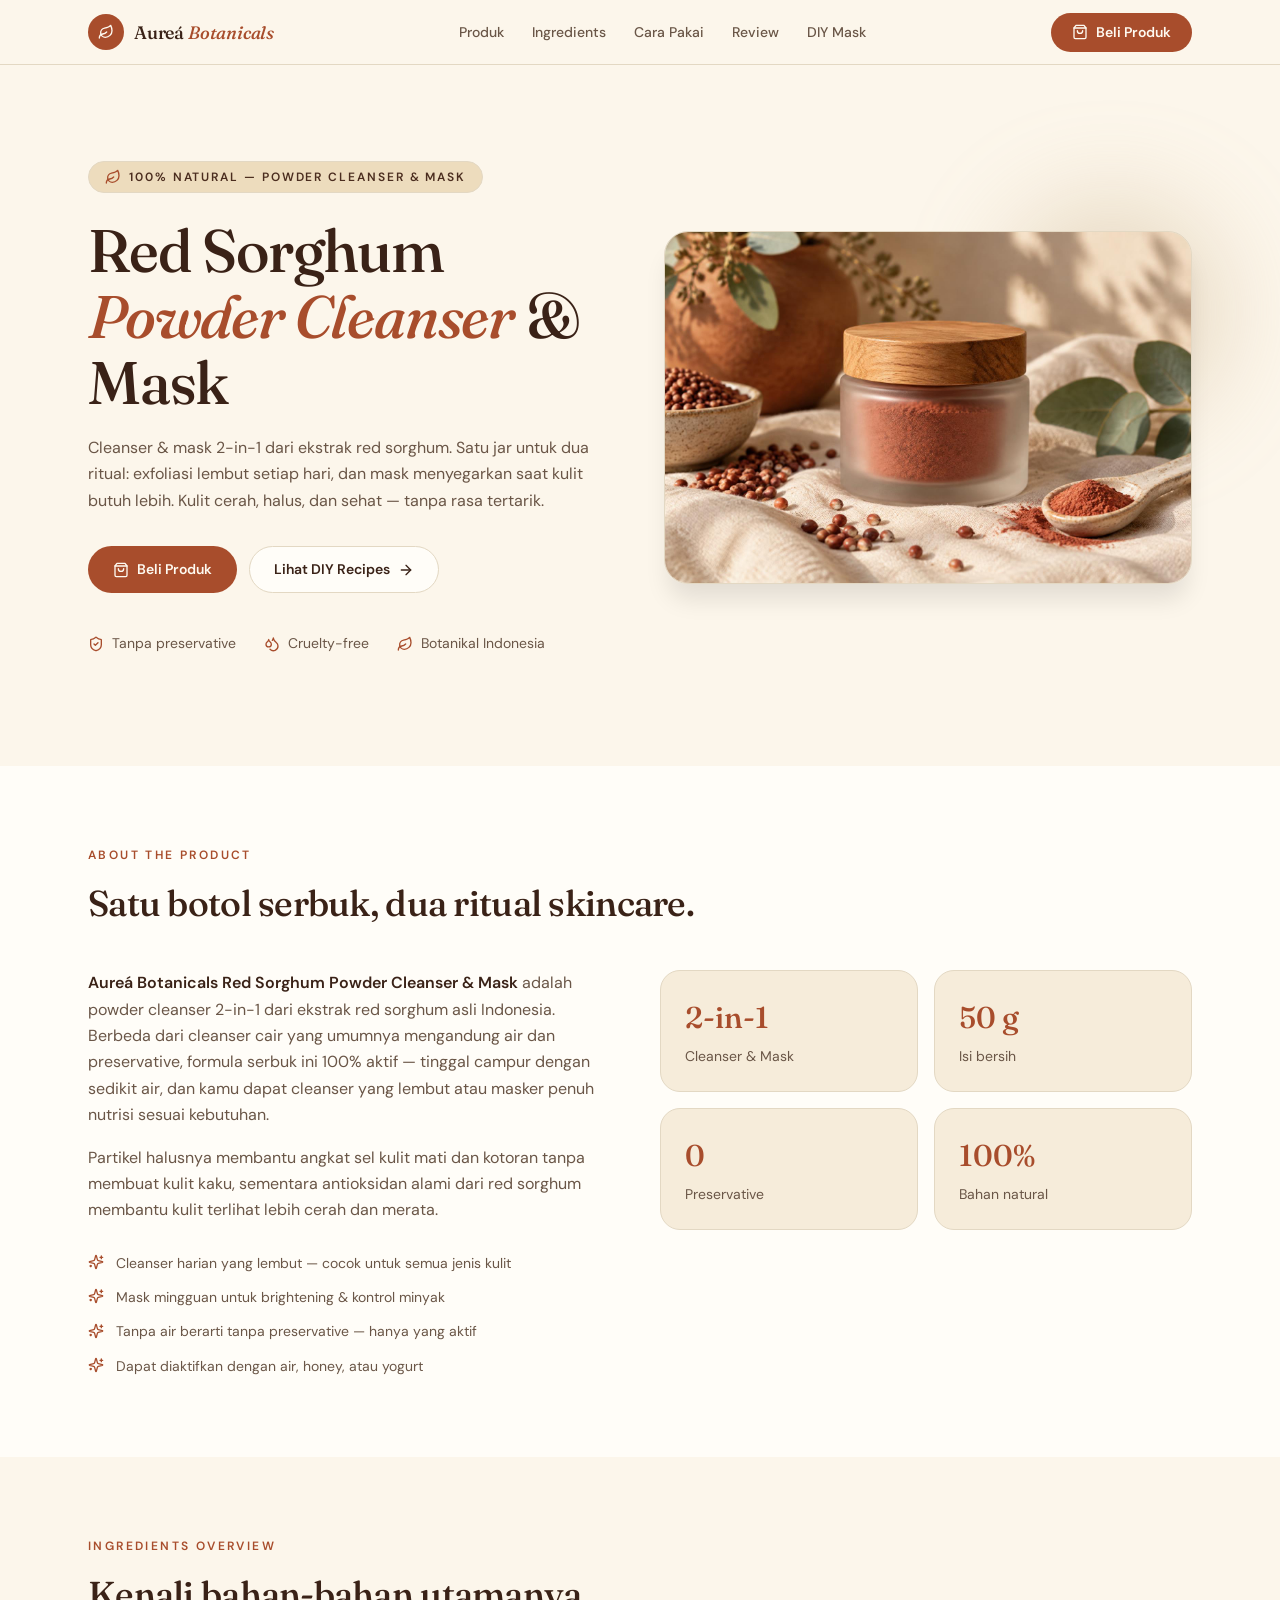
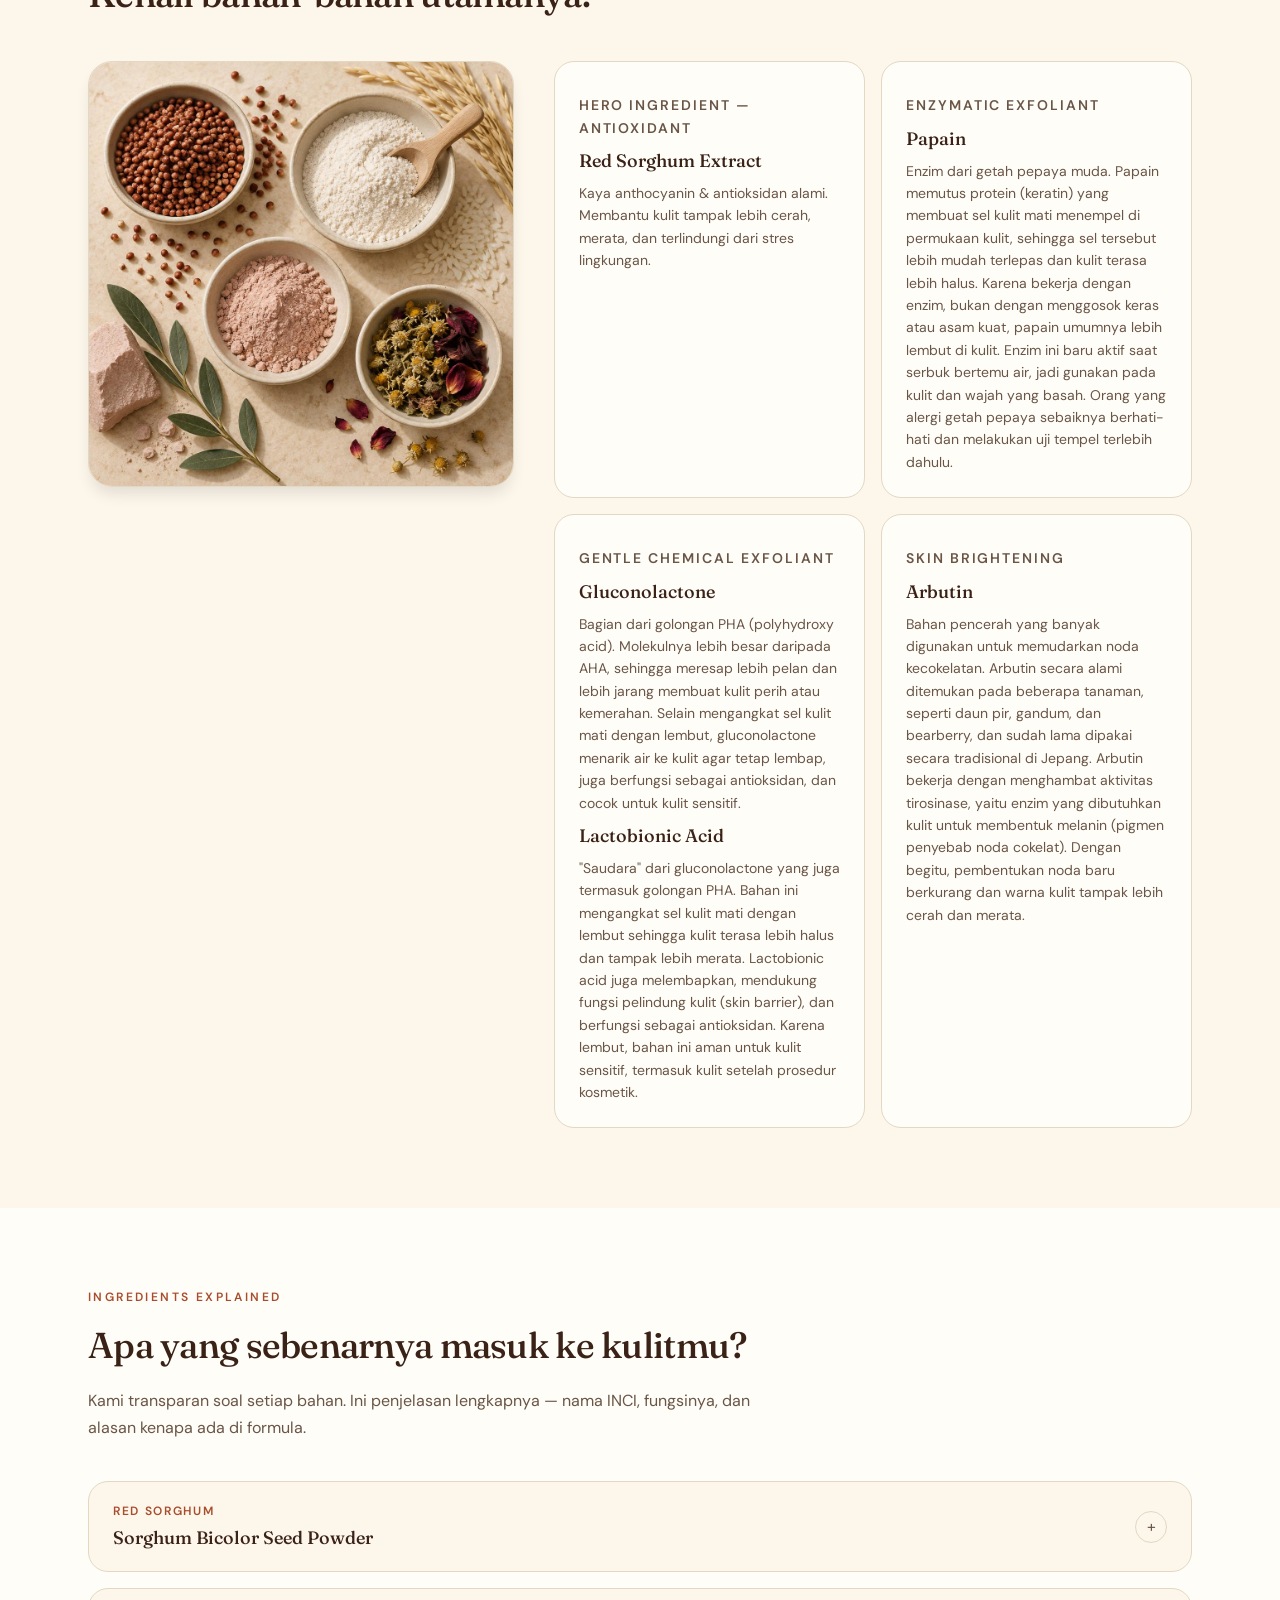
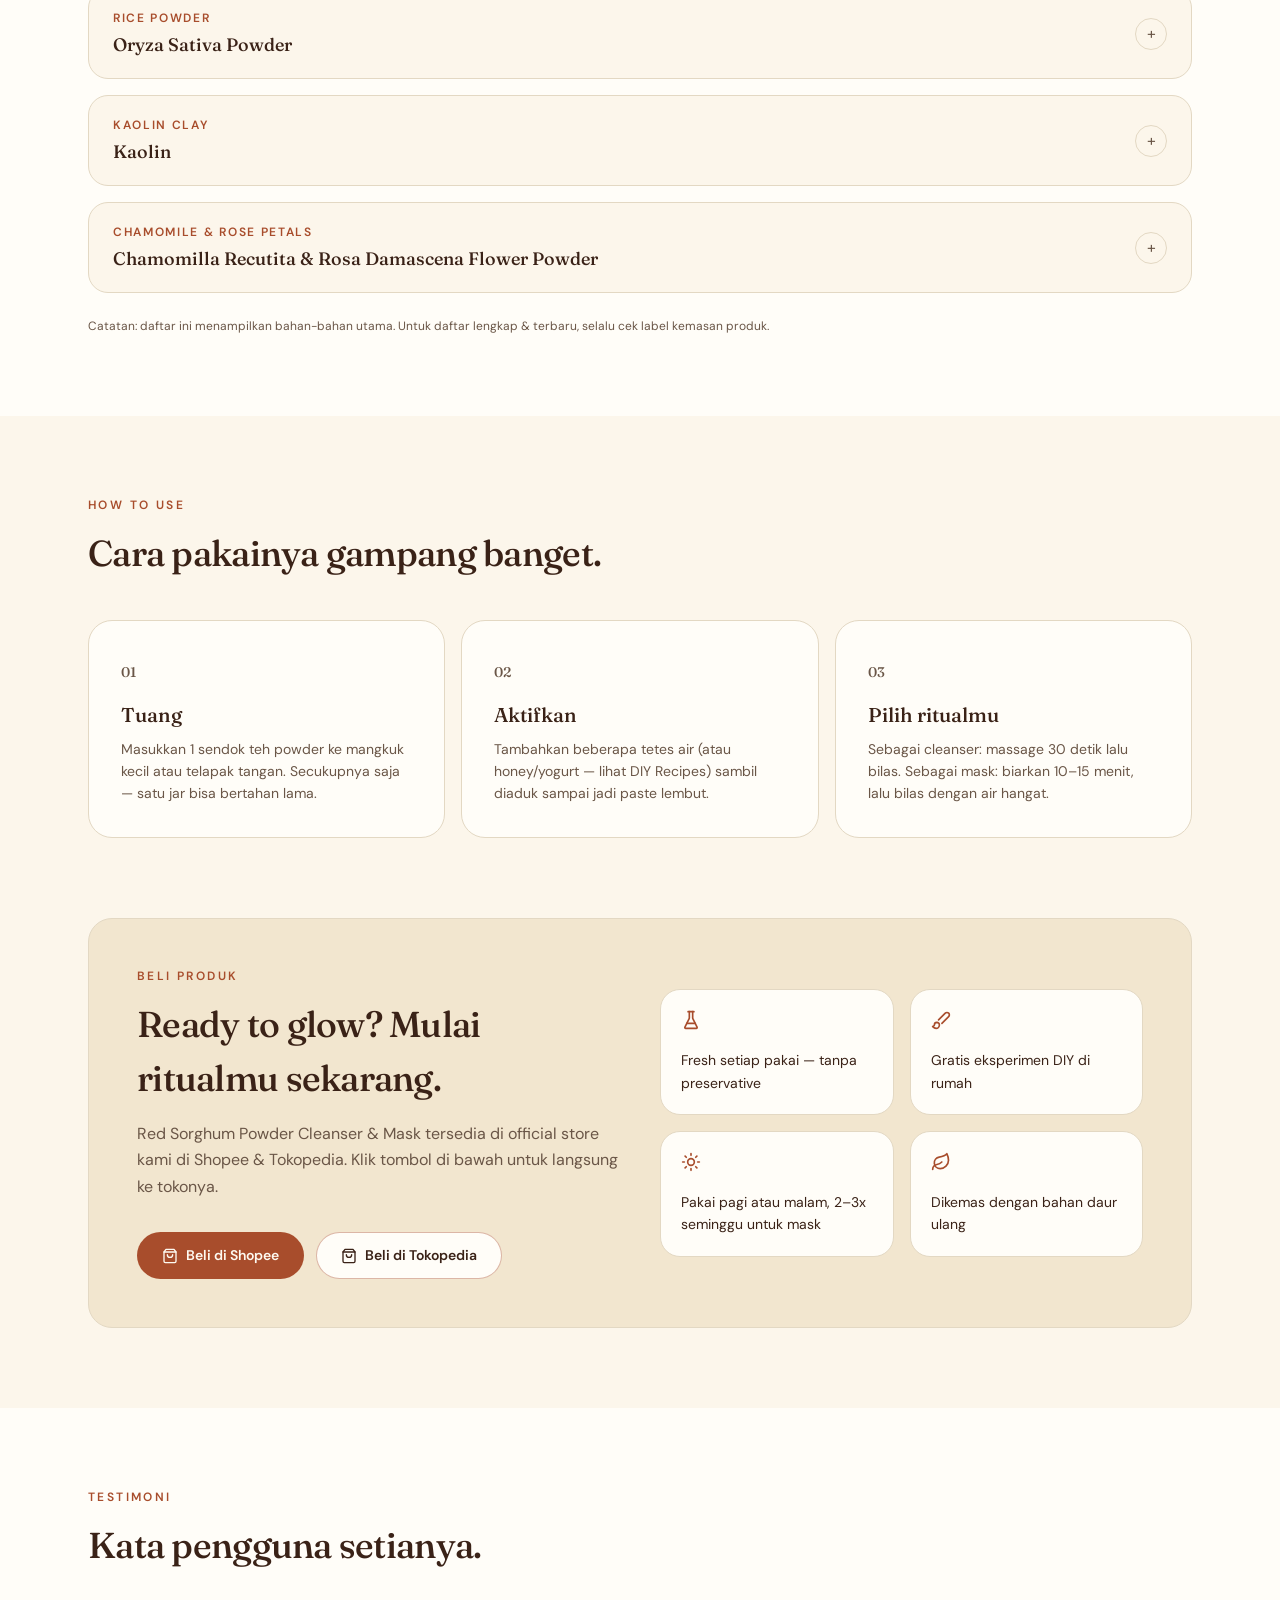
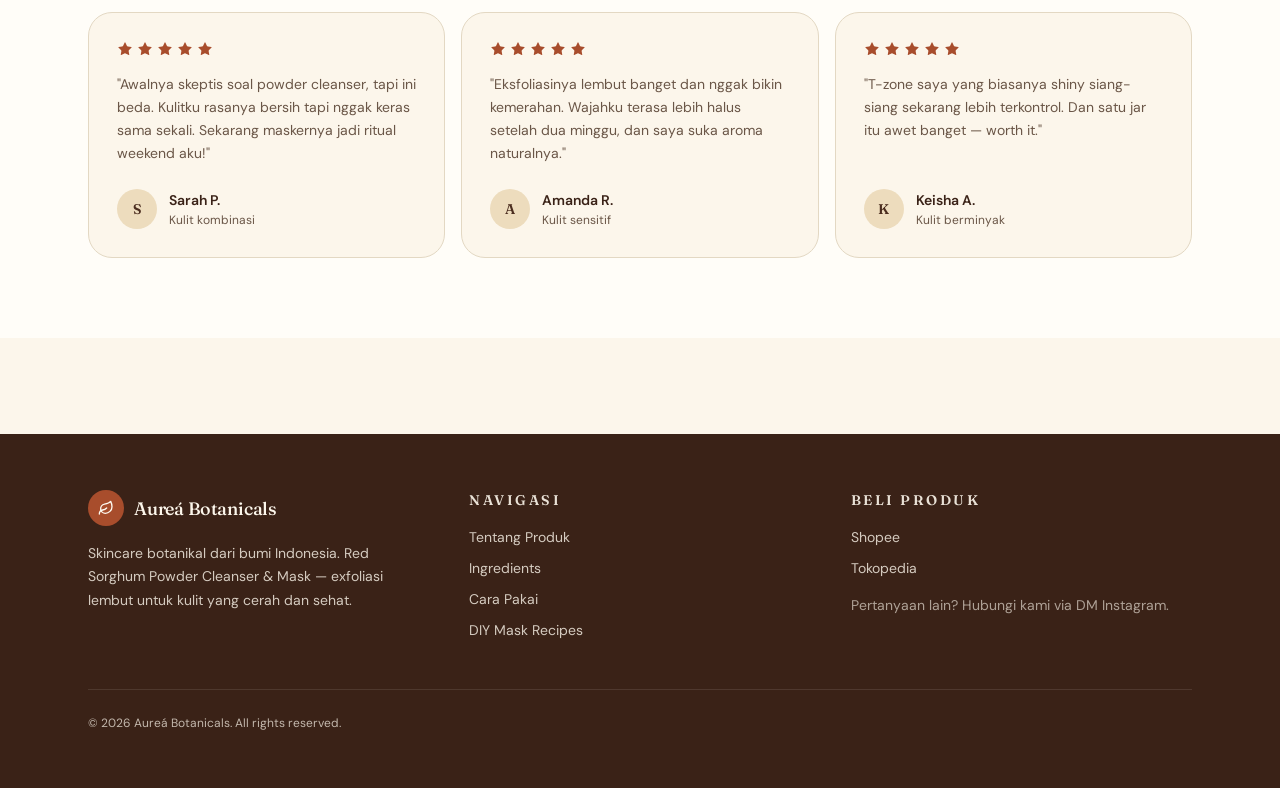
==== index.html @ f170a38c "Update index.html" ====
<!DOCTYPE html>
<html lang="id">
<head>
  <meta charset="utf-8" />
  <meta name="viewport" content="width=device-width, initial-scale=1" />
  <title>Aureá Botanicals — Red Sorghum Powder Cleanser &amp; Mask</title>
  <meta name="description" content="Cleanser & mask serbuk 2-in-1 dari red sorghum. Exfoliasi lembut, kulit cerah & sehat. 100% natural powder, tanpa preservative." />
  <meta name="author" content="Aureá Botanicals" />
  <meta property="og:title" content="Aureá Botanicals — Red Sorghum Powder Cleanser & Mask" />
  <meta property="og:description" content="Cleanser & mask serbuk 2-in-1 dari red sorghum. Exfoliasi lembut, kulit cerah & sehat." />
  <meta property="og:type" content="website" />
  <meta name="twitter:card" content="summary_large_image" />
  <link rel="icon" href="favicon.ico" type="image/x-icon" />
  <link rel="preconnect" href="https://fonts.googleapis.com" />
  <link rel="preconnect" href="https://fonts.gstatic.com" crossorigin />
  <link rel="stylesheet" href="https://fonts.googleapis.com/css2?family=DM+Sans:opsz,wght@9..40,400;9..40,500;9..40,600;9..40,700&family=Fraunces:ital,opsz,wght@0,9..144,400;0,9..144,500;0,9..144,600;1,9..144,400;1,9..144,500&display=swap" />
  <link rel="stylesheet" href="css/style.css" />
</head>
<body>

  <!-- SVG icon sprite -->
  <svg xmlns="http://www.w3.org/2000/svg" style="display:none" aria-hidden="true">
    <symbol id="i-leaf" viewBox="0 0 24 24" fill="none" stroke="currentColor" stroke-width="2" stroke-linecap="round" stroke-linejoin="round"><path d="M11 20A7 7 0 0 1 9.8 6.1C15.5 5 17 4.48 19 2c1 2 2 4.18 2 8 0 5.5-4.78 10-10 10Z"/><path d="M2 21c0-3 1.85-5.36 5.08-6C9.5 14.52 12 13 13 12"/></symbol>
    <symbol id="i-bag" viewBox="0 0 24 24" fill="none" stroke="currentColor" stroke-width="2" stroke-linecap="round" stroke-linejoin="round"><path d="M6 2 3 6v14a2 2 0 0 0 2 2h14a2 2 0 0 0 2-2V6l-3-4Z"/><path d="M3 6h18"/><path d="M16 10a4 4 0 0 1-8 0"/></symbol>
    <symbol id="i-arrow-right" viewBox="0 0 24 24" fill="none" stroke="currentColor" stroke-width="2" stroke-linecap="round" stroke-linejoin="round"><path d="M5 12h14"/><path d="m12 5 7 7-7 7"/></symbol>
    <symbol id="i-shield" viewBox="0 0 24 24" fill="none" stroke="currentColor" stroke-width="2" stroke-linecap="round" stroke-linejoin="round"><path d="M20 13c0 5-3.5 7.5-7.66 8.95a1 1 0 0 1-.67-.01C7.5 20.5 4 18 4 13V6a1 1 0 0 1 1-1c2 0 4.5-1.2 6.24-2.72a1 1 0 0 1 1.52 0C14.51 3.81 17 5 19 5a1 1 0 0 1 1 1z"/><path d="m9 12 2 2 4-4"/></symbol>
    <symbol id="i-droplets" viewBox="0 0 24 24" fill="none" stroke="currentColor" stroke-width="2" stroke-linecap="round" stroke-linejoin="round"><path d="M7 16.3c2.2 0 4-1.83 4-4.05 0-1.16-.57-2.26-1.71-3.19S7.29 6.75 7 5.3c-.29 1.45-1.14 2.84-2.29 3.76S3 11.1 3 12.25c0 2.22 1.8 4.05 4 4.05z"/><path d="M12.56 6.6A10.97 10.97 0 0 0 14 3.02c.5 2.5 2 4.9 4 6.5s3 3.5 3 5.5a6.98 6.98 0 0 1-11.91 4.97"/></symbol>
    <symbol id="i-star" viewBox="0 0 24 24" fill="currentColor"><path d="M11.525 2.295a.53.53 0 0 1 .95 0l2.31 4.679a2.123 2.123 0 0 0 1.595 1.16l5.166.756a.53.53 0 0 1 .294.904l-3.736 3.638a2.123 2.123 0 0 0-.611 1.878l.882 5.14a.53.53 0 0 1-.771.56l-4.618-2.428a2.122 2.122 0 0 0-1.973 0L6.396 21.01a.53.53 0 0 1-.77-.56l.881-5.139a2.122 2.122 0 0 0-.611-1.879L2.16 9.795a.53.53 0 0 1 .294-.906l5.165-.755a2.122 2.122 0 0 0 1.597-1.16z"/></symbol>
    <symbol id="i-sparkles" viewBox="0 0 24 24" fill="none" stroke="currentColor" stroke-width="2" stroke-linecap="round" stroke-linejoin="round"><path d="M9.937 15.5A2 2 0 0 0 8.5 14.063l-6.135-1.582a.5.5 0 0 1 0-.962L8.5 9.936A2 2 0 0 0 9.937 8.5l1.582-6.135a.5.5 0 0 1 .963 0L14.063 8.5A2 2 0 0 0 15.5 9.937l6.135 1.581a.5.5 0 0 1 0 .964L15.5 14.063a2 2 0 0 0-1.437 1.437l-1.582 6.135a.5.5 0 0 1-.963 0z"/><path d="M20 3v4"/><path d="M22 5h-4"/><path d="M4 17v2"/><path d="M5 18H3"/></symbol>
    <symbol id="i-flask" viewBox="0 0 24 24" fill="none" stroke="currentColor" stroke-width="2" stroke-linecap="round" stroke-linejoin="round"><path d="M10 2v7.527a2 2 0 0 1-.211.896L4.72 20.55a1 1 0 0 0 .9 1.45h12.76a1 1 0 0 0 .9-1.45l-5.069-10.127A2 2 0 0 1 14 9.527V2"/><path d="M8.5 2h7"/><path d="M7 16h10"/></symbol>
    <symbol id="i-brush" viewBox="0 0 24 24" fill="none" stroke="currentColor" stroke-width="2" stroke-linecap="round" stroke-linejoin="round"><path d="m9.06 11.9 8.07-8.06a2.85 2.85 0 1 1 4.03 4.03l-8.06 8.08"/><path d="M7.07 14.94c-1.66 0-3 1.35-3 3.02 0 1.33-2.5 1.52-2 2.02 1.08 1.1 2.49 2.02 4 2.02 2.2 0 4-1.8 4-4.04a3.01 3.01 0 0 0-3-3.02z"/></symbol>
    <symbol id="i-sun" viewBox="0 0 24 24" fill="none" stroke="currentColor" stroke-width="2" stroke-linecap="round" stroke-linejoin="round"><circle cx="12" cy="12" r="4"/><path d="M12 2v2"/><path d="M12 20v2"/><path d="m4.93 4.93 1.41 1.41"/><path d="m17.66 17.66 1.41 1.41"/><path d="M2 12h2"/><path d="M20 12h2"/><path d="m6.34 17.66-1.41 1.41"/><path d="m19.07 4.93-1.41 1.41"/></symbol>
  </svg>

  <header class="site-header">
    <div class="wrap">
      <a href="index.html" class="brand">
        <span class="brand-badge"><svg class="icon" width="18" height="18"><use href="#i-leaf"/></svg></span>
        <span class="brand-name">Aureá <em>Botanicals</em></span>
      </a>
      <nav class="main-nav">
        <a href="#produk">Produk</a>
        <a href="#ingredients">Ingredients</a>
        <a href="#cara-pakai">Cara Pakai</a>
        <a href="#review">Review</a>
        <a href="diy.html">DIY Mask</a>
      </nav>
      <!-- TODO: ganti href dengan link official store asli -->
      <a href="#beli" class="btn btn-primary header-cta">
        <svg class="icon"><use href="#i-bag"/></svg>
        Beli Produk
      </a>
    </div>
  </header>

  <main>
    <!-- HERO -->
    <section>
      <div class="wrap hero-grid">
        <div>
          <span class="badge">
            <svg class="icon"><use href="#i-leaf"/></svg>
            100% Natural — Powder Cleanser &amp; Mask
          </span>
          <h1 class="h1">Red Sorghum <em>Powder Cleanser</em> &amp; Mask</h1>
          <p class="hero-sub">
            Cleanser &amp; mask 2-in-1 dari ekstrak red sorghum. Satu jar untuk dua ritual:
            exfoliasi lembut setiap hari, dan mask menyegarkan saat kulit butuh lebih.
            Kulit cerah, halus, dan sehat — tanpa rasa tertarik.
          </p>
          <div class="hero-actions">
            <a href="#beli" class="btn btn-primary">
              <svg class="icon"><use href="#i-bag"/></svg>
              Beli Produk
            </a>
            <a href="diy.html" class="btn btn-outline">
              Lihat DIY Recipes
              <svg class="icon"><use href="#i-arrow-right"/></svg>
            </a>
          </div>
          <div class="hero-perks">
            <span><svg class="icon"><use href="#i-shield"/></svg> Tanpa preservative</span>
            <span><svg class="icon"><use href="#i-droplets"/></svg> Cruelty-free</span>
            <span><svg class="icon"><use href="#i-leaf"/></svg> Botanikal Indonesia</span>
          </div>
        </div>
        <div class="hero-figure">
          <img src="assets/hero-product.jpg" alt="Aureá Botanicals Red Sorghum Powder Cleanser & Mask" width="1536" height="1024" />
        </div>
      </div>
    </section>

    <!-- ABOUT -->
    <section id="produk" class="section section-card">
      <div class="wrap">
        <p class="eyebrow">About the Product</p>
        <h2 class="h2">Satu botol serbuk, dua ritual skincare.</h2>
        <div class="about-grid">
          <div class="about-copy">
            <p>
              <strong>Aureá Botanicals Red Sorghum Powder Cleanser &amp; Mask</strong> adalah
              powder cleanser 2-in-1 dari ekstrak red sorghum asli Indonesia. Berbeda dari
              cleanser cair yang umumnya mengandung air dan preservative, formula serbuk ini
              100% aktif — tinggal campur dengan sedikit air, dan kamu dapat cleanser yang
              lembut atau masker penuh nutrisi sesuai kebutuhan.
            </p>
            <p>
              Partikel halusnya membantu angkat sel kulit mati dan kotoran tanpa membuat kulit
              kaku, sementara antioksidan alami dari red sorghum membantu kulit terlihat lebih
              cerah dan merata.
            </p>
            <ul class="check-list">
              <li><svg class="icon"><use href="#i-sparkles"/></svg><span>Cleanser harian yang lembut — cocok untuk semua jenis kulit</span></li>
              <li><svg class="icon"><use href="#i-sparkles"/></svg><span>Mask mingguan untuk brightening &amp; kontrol minyak</span></li>
              <li><svg class="icon"><use href="#i-sparkles"/></svg><span>Tanpa air berarti tanpa preservative — hanya yang aktif</span></li>
              <li><svg class="icon"><use href="#i-sparkles"/></svg><span>Dapat diaktifkan dengan air, honey, atau yogurt</span></li>
            </ul>
          </div>
          <div class="stats-grid">
            <div class="stat-card"><p class="stat-value">2-in-1</p><p class="stat-label">Cleanser &amp; Mask</p></div>
            <div class="stat-card"><p class="stat-value">50 g</p><p class="stat-label">Isi bersih</p></div>
            <div class="stat-card"><p class="stat-value">0</p><p class="stat-label">Preservative</p></div>
            <div class="stat-card"><p class="stat-value">100%</p><p class="stat-label">Bahan natural</p></div>
          </div>
        </div>
      </div>
    </section>

    <!-- INGREDIENTS OVERVIEW -->
    <section id="ingredients" class="section">
      <div class="wrap">
        <p class="eyebrow">Ingredients Overview</p>
        <h2 class="h2">Kenali bahan-bahan utamanya.</h2>
        <div class="ing-grid">
          <img src="assets/ingredients.jpg" alt="Bahan-bahan alami: red sorghum, rice powder, kaolin clay, chamomile &amp; rose petals" loading="lazy" width="1024" height="1024" />
          <div class="ing-cards">
            <div class="ing-card">
              <p class="ing-role">Hero ingredient — antioxidant</p>
              <h3>Red Sorghum Extract</h3>
              <p>Kaya anthocyanin &amp; antioksidan alami. Membantu kulit tampak lebih cerah, merata, dan terlindungi dari stres lingkungan.</p>
            </div>
            <div class="ing-card">
              <p class="ing-role">ENZYMATIC EXFOLIANT</p>
              <h3>Papain</h3>
              <p>Enzim dari getah pepaya muda. Papain memutus protein (keratin) yang membuat sel kulit mati menempel di permukaan kulit, sehingga sel tersebut lebih mudah terlepas dan kulit terasa lebih halus. Karena bekerja dengan enzim, bukan dengan menggosok keras atau asam kuat, papain umumnya lebih lembut di kulit. Enzim ini baru aktif saat serbuk bertemu air, jadi gunakan pada kulit dan wajah yang basah. Orang yang alergi getah pepaya sebaiknya berhati-hati dan melakukan uji tempel terlebih dahulu.</p>
            </div>
            <div class="ing-card">
              <p class="ing-role">GENTLE CHEMICAL EXFOLIANT</p>
              <h3>Gluconolactone</h3>
              <p>Bagian dari golongan PHA (polyhydroxy acid). Molekulnya lebih besar daripada AHA, sehingga meresap lebih pelan dan lebih jarang membuat kulit perih atau kemerahan. Selain mengangkat sel kulit mati dengan lembut, gluconolactone menarik air ke kulit agar tetap lembap, juga berfungsi sebagai antioksidan, dan cocok untuk kulit sensitif.</p>
              <h3>Lactobionic Acid</h3>
              <p>"Saudara" dari gluconolactone yang juga termasuk golongan PHA. Bahan ini mengangkat sel kulit mati dengan lembut sehingga kulit terasa lebih halus dan tampak lebih merata. Lactobionic acid juga melembapkan, mendukung fungsi pelindung kulit (skin barrier), dan berfungsi sebagai antioksidan. Karena lembut, bahan ini aman untuk kulit sensitif, termasuk kulit setelah prosedur kosmetik.</p>
            </div>
            <div class="ing-card">
              <p class="ing-role">SKIN BRIGHTENING</p>
              <h3>Arbutin</h3>
              <p>Bahan pencerah yang banyak digunakan untuk memudarkan noda kecokelatan. Arbutin secara alami ditemukan pada beberapa tanaman, seperti daun pir, gandum, dan bearberry, dan sudah lama dipakai secara tradisional di Jepang. Arbutin bekerja dengan menghambat aktivitas tirosinase, yaitu enzim yang dibutuhkan kulit untuk membentuk melanin (pigmen penyebab noda cokelat). Dengan begitu, pembentukan noda baru berkurang dan warna kulit tampak lebih cerah dan merata.</p>
            </div>
          </div>
        </div>
      </div>
    </section>

    <!-- INGREDIENTS EXPLAINED -->
    <section id="ingredients-explained" class="section section-card">
      <div class="wrap">
        <p class="eyebrow">Ingredients Explained</p>
        <h2 class="h2">Apa yang sebenarnya masuk ke kulitmu?</h2>
        <p class="lead">
          Kami transparan soal setiap bahan. Ini penjelasan lengkapnya — nama INCI,
          fungsinya, dan alasan kenapa ada di formula.
        </p>
        <div class="acc-list">
          <details class="acc">
            <summary>
              <div>
                <p class="ing-role">Red Sorghum</p>
                <h3>Sorghum Bicolor Seed Powder</h3>
              </div>
              <span class="acc-plus">+</span>
            </summary>
            <p class="acc-body"><strong>INCI: Sorghum Bicolor Seed Powder.</strong> Bintang utama formula ini. Red sorghum mengandung anthocyanin — pigmen merah alami yang juga antioksidan kuat. Membantu melindungi kulit dari radikal bebas, menenangkan iritasi ringan, dan mendukung tampilan kulit lebih cerah &amp; merata secara bertahap. Teksturnya yang halus juga berperan sebagai eksfoliator paling lembut di formula ini.</p>
          </details>
          <details class="acc">
            <summary>
              <div>
                <p class="ing-role">Rice Powder</p>
                <h3>Oryza Sativa Powder</h3>
              </div>
              <span class="acc-plus">+</span>
            </summary>
            <p class="acc-body"><strong>INCI: Oryza Sativa (Rice) Powder.</strong> Eksfoliator klasik dari Asia yang sudah dipakai berabad-abad. Partikel beras yang digiling halus mengangkat sel kulit mati dan kotoran di permukaan tanpa menggesek kulit secara kasar. Hasilnya: tekstur lebih halus dan penyerapan skincare selanjutnya lebih optimal.</p>
          </details>
          <details class="acc">
            <summary>
              <div>
                <p class="ing-role">Kaolin Clay</p>
                <h3>Kaolin</h3>
              </div>
              <span class="acc-plus">+</span>
            </summary>
            <p class="acc-body"><strong>INCI: Kaolin.</strong> Clay paling lembut di keluarga clay. Menyerap kelebihan sebum dan kotoran dari pori, membantu T-zone tetap matte lebih lama, dan tidak menyedot kelembapan alami kulit seperti clay yang lebih agresif.</p>
          </details>
          <details class="acc">
            <summary>
              <div>
                <p class="ing-role">Chamomile &amp; Rose Petals</p>
                <h3>Chamomilla Recutita &amp; Rosa Damascena Flower Powder</h3>
              </div>
              <span class="acc-plus">+</span>
            </summary>
            <p class="acc-body"><strong>INCI: Chamomilla Recutita (Matricaria) Flower Powder, Rosa Damascena Flower Powder.</strong> Duo botanikal penenangkan. Chamomile dikenal meredakan kemerahan dan iritasi ringan, sedangkan rose petals memberi aroma natural yang lembut serta antioksidan tambahan. Keduanya membuat sesi mask terasa seperti ritual spa, bukan sekadar rutinitas.</p>
          </details>
        </div>
        <p class="acc-note">
          Catatan: daftar ini menampilkan bahan-bahan utama. Untuk daftar lengkap &amp; terbaru,
          selalu cek label kemasan produk.
        </p>
      </div>
    </section>

    <!-- HOW TO USE -->
    <section id="cara-pakai" class="section">
      <div class="wrap">
        <p class="eyebrow">How to Use</p>
        <h2 class="h2">Cara pakainya gampang banget.</h2>
        <div class="steps-grid">
          <div class="step-card">
            <p class="step-num">01</p>
            <h3>Tuang</h3>
            <p>Masukkan 1 sendok teh powder ke mangkuk kecil atau telapak tangan. Secukupnya saja — satu jar bisa bertahan lama.</p>
          </div>
          <div class="step-card">
            <p class="step-num">02</p>
            <h3>Aktifkan</h3>
            <p>Tambahkan beberapa tetes air (atau honey/yogurt — lihat DIY Recipes) sambil diaduk sampai jadi paste lembut.</p>
          </div>
          <div class="step-card">
            <p class="step-num">03</p>
            <h3>Pilih ritualmu</h3>
            <p>Sebagai cleanser: massage 30 detik lalu bilas. Sebagai mask: biarkan 10–15 menit, lalu bilas dengan air hangat.</p>
          </div>
        </div>
      </div>
    </section>

    <!-- BUY -->
    <section id="beli" class="section" style="padding-top:0">
      <div class="wrap">
        <div class="buy-box">
          <div class="buy-grid">
            <div>
              <p class="eyebrow">Beli Produk</p>
              <h2 class="h2">Ready to glow? Mulai ritualmu sekarang.</h2>
              <p class="lead">
                Red Sorghum Powder Cleanser &amp; Mask tersedia di official store kami di
                Shopee &amp; Tokopedia. Klik tombol di bawah untuk langsung ke tokonya.
              </p>
              <div class="buy-actions">
                <!-- TODO: ganti href dengan link official store asli -->
                <a href="#" class="btn btn-primary">
                  <svg class="icon"><use href="#i-bag"/></svg>
                  Beli di Shopee
                </a>
                <a href="#" class="btn btn-secondary">
                  <svg class="icon"><use href="#i-bag"/></svg>
                  Beli di Tokopedia
                </a>
              </div>
            </div>
            <div class="benefits-grid">
              <div class="benefit-card">
                <svg class="icon"><use href="#i-flask"/></svg>
                <p>Fresh setiap pakai — tanpa preservative</p>
              </div>
              <div class="benefit-card">
                <svg class="icon"><use href="#i-brush"/></svg>
                <p>Gratis eksperimen DIY di rumah</p>
              </div>
              <div class="benefit-card">
                <svg class="icon"><use href="#i-sun"/></svg>
                <p>Pakai pagi atau malam, 2–3x seminggu untuk mask</p>
              </div>
              <div class="benefit-card">
                <svg class="icon"><use href="#i-leaf"/></svg>
                <p>Dikemas dengan bahan daur ulang</p>
              </div>
            </div>
          </div>
        </div>
      </div>
    </section>

    <!-- TESTIMONIALS -->
    <section id="review" class="section section-card">
      <div class="wrap">
        <p class="eyebrow">Testimoni</p>
        <h2 class="h2">Kata pengguna setianya.</h2>
        <div class="testi-grid">
          <figure class="testi-card">
            <div class="stars">
              <svg class="icon"><use href="#i-star"/></svg><svg class="icon"><use href="#i-star"/></svg><svg class="icon"><use href="#i-star"/></svg><svg class="icon"><use href="#i-star"/></svg><svg class="icon"><use href="#i-star"/></svg>
            </div>
            <blockquote>"Awalnya skeptis soal powder cleanser, tapi ini beda. Kulitku rasanya bersih tapi nggak keras sama sekali. Sekarang maskernya jadi ritual weekend aku!"</blockquote>
            <figcaption class="testi-meta">
              <span class="avatar">S</span>
              <div>
                <p class="name">Sarah P.</p>
                <p class="tag">Kulit kombinasi</p>
              </div>
            </figcaption>
          </figure>
          <figure class="testi-card">
            <div class="stars">
              <svg class="icon"><use href="#i-star"/></svg><svg class="icon"><use href="#i-star"/></svg><svg class="icon"><use href="#i-star"/></svg><svg class="icon"><use href="#i-star"/></svg><svg class="icon"><use href="#i-star"/></svg>
            </div>
            <blockquote>"Eksfoliasinya lembut banget dan nggak bikin kemerahan. Wajahku terasa lebih halus setelah dua minggu, dan saya suka aroma naturalnya."</blockquote>
            <figcaption class="testi-meta">
              <span class="avatar">A</span>
              <div>
                <p class="name">Amanda R.</p>
                <p class="tag">Kulit sensitif</p>
              </div>
            </figcaption>
          </figure>
          <figure class="testi-card">
            <div class="stars">
              <svg class="icon"><use href="#i-star"/></svg><svg class="icon"><use href="#i-star"/></svg><svg class="icon"><use href="#i-star"/></svg><svg class="icon"><use href="#i-star"/></svg><svg class="icon"><use href="#i-star"/></svg>
            </div>
            <blockquote>"T-zone saya yang biasanya shiny siang-siang sekarang lebih terkontrol. Dan satu jar itu awet banget — worth it."</blockquote>
            <figcaption class="testi-meta">
              <span class="avatar">K</span>
              <div>
                <p class="name">Keisha A.</p>
                <p class="tag">Kulit berminyak</p>
              </div>
            </figcaption>
          </figure>
        </div>
      </div>
    </section>
  </main>

  <footer class="site-footer">
    <div class="wrap">
      <div class="footer-grid">
        <div class="footer-col">
          <div class="brand">
            <span class="brand-badge"><svg class="icon" width="18" height="18"><use href="#i-leaf"/></svg></span>
            <span class="brand-name">Aureá Botanicals</span>
          </div>
          <p class="footer-about">
            Skincare botanikal dari bumi Indonesia. Red Sorghum Powder Cleanser &amp; Mask —
            exfoliasi lembut untuk kulit yang cerah dan sehat.
          </p>
        </div>
        <div class="footer-col">
          <p class="footer-title">Navigasi</p>
          <ul class="footer-links">
            <li><a href="index.html#produk">Tentang Produk</a></li>
            <li><a href="index.html#ingredients">Ingredients</a></li>
            <li><a href="index.html#cara-pakai">Cara Pakai</a></li>
            <li><a href="diy.html">DIY Mask Recipes</a></li>
          </ul>
        </div>
        <div class="footer-col">
          <p class="footer-title">Beli Produk</p>
          <ul class="footer-links">
            <li><a href="index.html#beli">Shopee</a></li>
            <li><a href="index.html#beli">Tokopedia</a></li>
          </ul>
          <p class="footer-note">Pertanyaan lain? Hubungi kami via DM Instagram.</p>
        </div>
      </div>
      <div class="footer-bottom">© 2026 Aureá Botanicals. All rights reserved.</div>
    </div>
  </footer>
<script>
  document.querySelectorAll('a[href^="#"]').forEach(function (a) {
    a.addEventListener('click', function (e) {
      var target = document.querySelector(this.getAttribute('href'));
      if (!target) return;
      e.preventDefault();
      target.scrollIntoView({ behavior: 'smooth', block: 'start' });
      history.pushState(null, '', this.getAttribute('href'));
    });
  });
</script>
</body>
</html>
---- css/style.css ----
/* ============================================================
   Aureá Botanicals — static site stylesheet
   Earthy Warm design system (mirrors src/styles.css tokens)
   ============================================================ */

:root {
  --radius: 0.75rem;
  --background: oklch(0.975 0.016 85);
  --foreground: oklch(0.28 0.042 45);
  --card: oklch(0.995 0.008 85);
  --primary: oklch(0.53 0.128 40);
  --primary-foreground: oklch(0.985 0.012 85);
  --secondary: oklch(0.9 0.045 82);
  --secondary-foreground: oklch(0.33 0.05 45);
  --muted-foreground: oklch(0.47 0.035 60);
  --accent: oklch(0.71 0.075 78);
  --border: oklch(0.885 0.03 82);
  --font-sans: "DM Sans", ui-sans-serif, system-ui, sans-serif;
  --font-display: "Fraunces", Georgia, "Times New Roman", serif;
}

* {
  margin: 0;
  padding: 0;
  box-sizing: border-box;
  border-color: var(--border);
}

html {
  scroll-behavior: smooth;
}

body {
  background-color: var(--background);
  color: var(--foreground);
  font-family: var(--font-sans);
  line-height: 1.5;
  -webkit-font-smoothing: antialiased;
}

::selection {
  background-color: var(--primary);
  color: var(--primary-foreground);
}

img {
  display: block;
  max-width: 100%;
  height: auto;
}

a {
  color: inherit;
  text-decoration: none;
}

ul,
ol {
  list-style: none;
}

.icon {
  width: 1rem;
  height: 1rem;
  flex-shrink: 0;
}

/* ---------- Layout ---------- */

.wrap {
  max-width: 72rem;
  margin-inline: auto;
  padding-inline: 1.5rem;
}

.section {
  padding-block: 5rem;
  scroll-margin-top: 5rem;
}

.section-card {
  background-color: var(--card);
}

.eyebrow {
  font-size: 0.75rem;
  font-weight: 600;
  text-transform: uppercase;
  letter-spacing: 0.2em;
  color: var(--primary);
}

.h2 {
  margin-top: 0.75rem;
  font-family: var(--font-display);
  font-size: clamp(1.875rem, 4vw, 2.25rem);
  font-weight: 500;
  letter-spacing: -0.02em;
  max-width: 42rem;
}

.lead {
  margin-top: 1rem;
  max-width: 42rem;
  color: var(--muted-foreground);
  line-height: 1.65;
}

/* ---------- Header ---------- */

.site-header {
  position: sticky;
  top: 0;
  z-index: 50;
  border-bottom: 1px solid var(--border);
  background: color-mix(in srgb, var(--background) 88%, transparent);
  backdrop-filter: blur(10px);
}

.site-header .wrap {
  display: flex;
  align-items: center;
  justify-content: space-between;
  height: 4rem;
}

.brand {
  display: flex;
  align-items: center;
  gap: 0.625rem;
}

.brand-badge {
  display: flex;
  align-items: center;
  justify-content: center;
  width: 2.25rem;
  height: 2.25rem;
  border-radius: 9999px;
  background: var(--primary);
  color: var(--primary-foreground);
}

.brand-name {
  font-family: var(--font-display);
  font-size: 1.125rem;
  font-weight: 500;
  letter-spacing: -0.01em;
}

.brand-name em {
  color: var(--primary);
}

.main-nav {
  display: none;
  align-items: center;
  gap: 1.75rem;
}

.main-nav a {
  font-size: 0.875rem;
  font-weight: 500;
  color: var(--muted-foreground);
  transition: color 0.2s;
}

.main-nav a:hover {
  color: var(--foreground);
}

/* ---------- Buttons ---------- */

.btn {
  display: inline-flex;
  align-items: center;
  gap: 0.5rem;
  border-radius: 9999px;
  padding: 0.625rem 1.25rem;
  font-size: 0.875rem;
  font-weight: 600;
  transition: background-color 0.2s, color 0.2s;
  cursor: pointer;
  border: 1px solid transparent;
}

.btn-primary {
  background: var(--primary);
  color: var(--primary-foreground);
}

.btn-primary:hover {
  background: color-mix(in srgb, var(--primary) 88%, black);
}

.btn-outline {
  background: var(--card);
  border-color: var(--border);
  color: var(--foreground);
}

.btn-outline:hover {
  background: var(--accent);
}

.header-cta {
  padding: 0.5rem 1rem;
}

@media (min-width: 768px) {
  .main-nav {
    display: flex;
  }
  .header-cta {
    padding: 0.5rem 1.25rem;
  }
}

/* ---------- Hero ---------- */

.hero-grid {
  display: grid;
  gap: 3rem;
  align-items: center;
  padding-block: 4rem 5rem;
}

.badge {
  display: inline-flex;
  align-items: center;
  gap: 0.5rem;
  border: 1px solid var(--border);
  background: var(--secondary);
  color: var(--secondary-foreground);
  border-radius: 9999px;
  padding: 0.375rem 1rem;
  font-size: 0.75rem;
  font-weight: 600;
  text-transform: uppercase;
  letter-spacing: 0.16em;
}

.badge .icon {
  color: var(--primary);
}

.h1 {
  margin-top: 1.5rem;
  font-family: var(--font-display);
  font-size: clamp(2.25rem, 6vw, 3.75rem);
  font-weight: 500;
  line-height: 1.1;
  letter-spacing: -0.02em;
}

.h1 em {
  font-style: italic;
  color: var(--primary);
}

.hero-sub {
  margin-top: 1.25rem;
  max-width: 32rem;
  color: var(--muted-foreground);
  line-height: 1.65;
}

.hero-actions {
  margin-top: 2rem;
  display: flex;
  flex-wrap: wrap;
  gap: 0.75rem;
}

.hero-actions .btn {
  padding: 0.75rem 1.5rem;
}

.hero-perks {
  margin-top: 2.5rem;
  display: flex;
  flex-wrap: wrap;
  gap: 0.75rem 1.75rem;
  font-size: 0.875rem;
  color: var(--muted-foreground);
}

.hero-perks span {
  display: inline-flex;
  align-items: center;
  gap: 0.5rem;
}

.hero-perks .icon {
  color: var(--primary);
}

.hero-figure {
  position: relative;
}

.hero-figure::before {
  content: "";
  position: absolute;
  top: -2rem;
  right: -2rem;
  width: 14rem;
  height: 14rem;
  border-radius: 9999px;
  background: color-mix(in srgb, var(--accent) 30%, transparent);
  filter: blur(48px);
}

.hero-figure img {
  position: relative;
  border-radius: calc(var(--radius) + 12px);
  border: 1px solid var(--border);
  box-shadow: 0 20px 25px -5px rgb(0 0 0 / 0.1);
  object-fit: cover;
}

@media (min-width: 1024px) {
  .hero-grid {
    grid-template-columns: 1fr 1fr;
    padding-block: 6rem 7rem;
  }
}

/* ---------- About + stats ---------- */

.about-grid {
  margin-top: 2.5rem;
  display: grid;
  gap: 2.5rem;
}

.about-copy p + p {
  margin-top: 1rem;
}

.about-copy p,
.about-copy li {
  color: var(--muted-foreground);
  line-height: 1.65;
}

.about-copy strong {
  color: var(--foreground);
  font-weight: 600;
}

.check-list {
  margin-top: 1.75rem;
  display: grid;
  gap: 0.75rem;
}

.check-list li {
  display: flex;
  align-items: flex-start;
  gap: 0.75rem;
  font-size: 0.875rem;
  line-height: 1.6;
}

.check-list .icon {
  margin-top: 0.15rem;
  color: var(--primary);
}

.stats-grid {
  display: grid;
  grid-template-columns: 1fr 1fr;
  gap: 1rem;
  align-self: start;
}

.stat-card {
  border: 1px solid var(--border);
  background: color-mix(in srgb, var(--secondary) 50%, transparent);
  border-radius: calc(var(--radius) + 8px);
  padding: 1.5rem;
}

.stat-value {
  font-family: var(--font-display);
  font-size: 1.875rem;
  font-weight: 500;
  color: var(--primary);
}

.stat-label {
  margin-top: 0.375rem;
  font-size: 0.875rem;
  color: var(--muted-foreground);
}

@media (min-width: 1024px) {
  .about-grid {
    grid-template-columns: 1fr 1fr;
  }
}

/* ---------- Ingredients overview ---------- */

.ing-grid {
  margin-top: 2.5rem;
  display: grid;
  gap: 2.5rem;
  align-items: start;
}

.ing-grid > img {
  border-radius: calc(var(--radius) + 12px);
  border: 1px solid var(--border);
  box-shadow: 0 10px 15px -3px rgb(0 0 0 / 0.1);
  object-fit: cover;
}

.ing-cards {
  display: grid;
  gap: 1rem;
}

.ing-card {
  border: 1px solid var(--border);
  background: var(--card);
  border-radius: calc(var(--radius) + 8px);
  padding: 1.5rem;
  transition: box-shadow 0.2s;
}

.ing-card:hover {
  box-shadow: 0 4px 6px -1px rgb(0 0 0 / 0.1);
}

.ing-role {
  font-size: 0.75rem;
  font-weight: 600;
  text-transform: uppercase;
  letter-spacing: 0.14em;
  color: var(--primary);
}

.ing-card h3 {
  margin-top: 0.5rem;
  font-family: var(--font-display);
  font-size: 1.125rem;
  font-weight: 500;
}

.ing-card p {
  margin-top: 0.5rem;
  font-size: 0.875rem;
  line-height: 1.6;
  color: var(--muted-foreground);
}

@media (min-width: 640px) {
  .ing-cards {
    grid-template-columns: 1fr 1fr;
  }
}

@media (min-width: 1024px) {
  .ing-grid {
    grid-template-columns: 2fr 3fr;
  }
}

/* ---------- Ingredients explained (accordion) ---------- */

.acc-list {
  margin-top: 2.5rem;
  display: grid;
  gap: 1rem;
}

.acc {
  border: 1px solid var(--border);
  background: var(--background);
  border-radius: calc(var(--radius) + 8px);
  padding: 1.25rem 1.5rem;
}

.acc summary {
  display: flex;
  align-items: center;
  justify-content: space-between;
  gap: 1rem;
  cursor: pointer;
  list-style: none;
}

.acc summary::-webkit-details-marker {
  display: none;
}

.acc-plus {
  display: flex;
  align-items: center;
  justify-content: center;
  width: 2rem;
  height: 2rem;
  flex-shrink: 0;
  border-radius: 9999px;
  border: 1px solid var(--border);
  color: var(--muted-foreground);
  transition: transform 0.2s;
}

.acc[open] .acc-plus {
  transform: rotate(45deg);
}

.acc h3 {
  margin-top: 0.25rem;
  font-family: var(--font-display);
  font-size: 1.125rem;
  font-weight: 500;
}

.acc-body {
  margin-top: 1rem;
  font-size: 0.875rem;
  line-height: 1.65;
  color: var(--muted-foreground);
}

.acc-body strong {
  color: var(--foreground);
  font-weight: 500;
}

.acc-note {
  margin-top: 1.5rem;
  font-size: 0.75rem;
  line-height: 1.6;
  color: var(--muted-foreground);
}

/* ---------- How to use ---------- */

.steps-grid {
  margin-top: 2.5rem;
  display: grid;
  gap: 1rem;
}

.step-card {
  border: 1px solid var(--border);
  background: var(--card);
  border-radius: calc(var(--radius) + 12px);
  padding: 2rem;
}

.step-num {
  font-family: var(--font-display);
  font-size: 2.25rem;
  font-weight: 500;
  color: var(--accent);
}

.step-card h3 {
  margin-top: 1rem;
  font-family: var(--font-display);
  font-size: 1.25rem;
  font-weight: 500;
}

.step-card p {
  margin-top: 0.5rem;
  font-size: 0.875rem;
  line-height: 1.6;
  color: var(--muted-foreground);
}

@media (min-width: 768px) {
  .steps-grid {
    grid-template-columns: repeat(3, 1fr);
  }
}

/* ---------- Buy section ---------- */

.buy-box {
  border: 1px solid var(--border);
  background: color-mix(in srgb, var(--secondary) 60%, transparent);
  border-radius: calc(var(--radius) + 12px);
  padding: 2rem;
}

.buy-grid {
  display: grid;
  gap: 2.5rem;
  align-items: center;
}

.buy-actions {
  margin-top: 2rem;
  display: flex;
  flex-wrap: wrap;
  gap: 0.75rem;
}

.buy-actions .btn {
  padding: 0.75rem 1.5rem;
}

.btn-secondary {
  background: var(--card);
  border-color: color-mix(in srgb, var(--primary) 40%, transparent);
  color: var(--foreground);
}

.btn-secondary:hover {
  background: color-mix(in srgb, var(--accent) 40%, transparent);
}

.benefits-grid {
  display: grid;
  grid-template-columns: 1fr 1fr;
  gap: 1rem;
}

.benefit-card {
  border: 1px solid var(--border);
  background: var(--card);
  border-radius: calc(var(--radius) + 8px);
  padding: 1.25rem;
}

.benefit-card .icon {
  color: var(--primary);
  width: 1.25rem;
  height: 1.25rem;
}

.benefit-card p {
  margin-top: 0.75rem;
  font-size: 0.875rem;
  line-height: 1.6;
}

@media (min-width: 1024px) {
  .buy-box {
    padding: 3rem;
  }
  .buy-grid {
    grid-template-columns: 1fr 1fr;
  }
}

/* ---------- Testimonials ---------- */

.testi-grid {
  margin-top: 2.5rem;
  display: grid;
  gap: 1rem;
}

.testi-card {
  display: flex;
  flex-direction: column;
  border: 1px solid var(--border);
  background: var(--background);
  border-radius: calc(var(--radius) + 12px);
  padding: 1.75rem;
}

.stars {
  display: flex;
  gap: 0.25rem;
  color: var(--primary);
}

.testi-card blockquote {
  margin-top: 1rem;
  flex: 1;
  font-size: 0.875rem;
  line-height: 1.65;
  color: var(--muted-foreground);
}

.testi-meta {
  margin-top: 1.5rem;
  display: flex;
  align-items: center;
  gap: 0.75rem;
}

.avatar {
  display: flex;
  align-items: center;
  justify-content: center;
  width: 2.5rem;
  height: 2.5rem;
  border-radius: 9999px;
  background: var(--secondary);
  color: var(--secondary-foreground);
  font-family: var(--font-display);
  font-size: 0.875rem;
  font-weight: 600;
}

.testi-meta .name {
  font-size: 0.875rem;
  font-weight: 600;
}

.testi-meta .tag {
  font-size: 0.75rem;
  color: var(--muted-foreground);
}

@media (min-width: 768px) {
  .testi-grid {
    grid-template-columns: repeat(3, 1fr);
  }
}

/* ---------- DIY page ---------- */

.recipe-grid {
  margin-top: 2.5rem;
  display: grid;
  gap: 1rem;
}

.recipe-card {
  display: flex;
  flex-direction: column;
  border: 1px solid var(--border);
  background: var(--background);
  border-radius: calc(var(--radius) + 12px);
  padding: 1.75rem;
}

.recipe-icon {
  display: flex;
  align-items: center;
  justify-content: center;
  width: 2.5rem;
  height: 2.5rem;
  border-radius: 9999px;
  background: var(--secondary);
}

.recipe-icon .icon {
  color: var(--primary);
  width: 1.25rem;
  height: 1.25rem;
}

.recipe-card h3 {
  margin-top: 1rem;
  font-family: var(--font-display);
  font-size: 1.25rem;
  font-weight: 500;
}

.recipe-for {
  margin-top: 0.25rem;
  font-size: 0.75rem;
  font-weight: 600;
  text-transform: uppercase;
  letter-spacing: 0.14em;
  color: var(--primary);
}

.recipe-body {
  margin-top: 1.25rem;
  display: grid;
  gap: 1rem;
  font-size: 0.875rem;
}

.recipe-body .label {
  font-weight: 600;
}

.recipe-body .value {
  margin-top: 0.25rem;
  line-height: 1.6;
  color: var(--muted-foreground);
}

.recipe-time {
  display: flex;
  align-items: center;
  gap: 0.375rem;
  font-weight: 600;
}

.recipe-time .icon {
  color: var(--primary);
  width: 0.875rem;
  height: 0.875rem;
}

.recipe-steps {
  margin-top: 0.5rem;
  padding-left: 1rem;
  list-style: decimal;
  display: grid;
  gap: 0.375rem;
  line-height: 1.6;
  color: var(--muted-foreground);
}

@media (min-width: 768px) {
  .recipe-grid {
    grid-template-columns: repeat(3, 1fr);
  }
}

.tips-grid {
  margin-top: 2.5rem;
  display: grid;
  gap: 1rem;
}

.tip-card {
  border: 1px solid var(--border);
  background: var(--card);
  border-radius: calc(var(--radius) + 8px);
  padding: 1.5rem;
}

.tip-card .icon {
  color: var(--primary);
  width: 1.25rem;
  height: 1.25rem;
}

.tip-card h3 {
  margin-top: 0.75rem;
  font-family: var(--font-display);
  font-size: 1rem;
  font-weight: 600;
}

.tip-card p {
  margin-top: 0.5rem;
  font-size: 0.875rem;
  line-height: 1.6;
  color: var(--muted-foreground);
}

@media (min-width: 640px) {
  .tips-grid {
    grid-template-columns: 1fr 1fr;
  }
}

@media (min-width: 1024px) {
  .tips-grid {
    grid-template-columns: repeat(4, 1fr);
  }
}

.note-box {
  margin-top: 2.5rem;
  display: flex;
  align-items: flex-start;
  gap: 1rem;
  border: 1px solid var(--border);
  background: color-mix(in srgb, var(--secondary) 50%, transparent);
  border-radius: calc(var(--radius) + 8px);
  padding: 1.5rem;
}

.note-box .icon {
  margin-top: 0.15rem;
  color: var(--primary);
  width: 1.25rem;
  height: 1.25rem;
}

.note-box p {
  font-size: 0.875rem;
  line-height: 1.65;
  color: var(--muted-foreground);
}

.note-box strong {
  color: var(--foreground);
  font-weight: 600;
}

.cta-box {
  display: flex;
  flex-direction: column;
  align-items: center;
  gap: 1.25rem;
  border-radius: calc(var(--radius) + 12px);
  background: var(--primary);
  color: var(--primary-foreground);
  padding: 3rem 2rem;
  text-align: center;
}

.cta-box h2 {
  font-family: var(--font-display);
  font-size: clamp(1.875rem, 4vw, 2.25rem);
  font-weight: 500;
  letter-spacing: -0.02em;
}

.cta-box p {
  max-width: 28rem;
  font-size: 0.875rem;
  line-height: 1.65;
  opacity: 0.9;
}

.cta-box .btn {
  background: var(--card);
  color: var(--foreground);
  padding: 0.75rem 1.5rem;
}

.cta-box .btn:hover {
  background: var(--accent);
}

/* ---------- Footer ---------- */

.site-footer {
  margin-top: 6rem;
  background: var(--foreground);
  color: var(--background);
}

.site-footer .wrap {
  padding-block: 3.5rem;
}

.footer-grid {
  display: grid;
  gap: 2.5rem;
}

.footer-col p,
.footer-col a,
.footer-col li {
  font-size: 0.875rem;
}

.footer-about {
  margin-top: 1rem;
  max-width: 20rem;
  line-height: 1.65;
  opacity: 0.8;
}

.footer-title {
  font-family: var(--font-display);
  font-size: 0.875rem;
  font-weight: 600;
  text-transform: uppercase;
  letter-spacing: 0.18em;
  opacity: 0.9;
}

.footer-links {
  margin-top: 1rem;
  display: grid;
  gap: 0.625rem;
}

.footer-links a {
  opacity: 0.8;
  transition: opacity 0.2s;
}

.footer-links a:hover {
  opacity: 1;
}

.footer-note {
  margin-top: 1rem;
  font-size: 0.75rem;
  opacity: 0.6;
}

.footer-bottom {
  margin-top: 3rem;
  padding-top: 1.5rem;
  border-top: 1px solid color-mix(in srgb, var(--background) 15%, transparent);
  font-size: 0.75rem;
  opacity: 0.7;
}

@media (min-width: 768px) {
  .footer-grid {
    grid-template-columns: repeat(3, 1fr);
  }
}

/* ---------- Misc ---------- */

.back-link {
  display: inline-flex;
  align-items: center;
  gap: 0.5rem;
  font-size: 0.875rem;
  font-weight: 600;
  color: var(--primary);
}

.back-link:hover {
  text-decoration: underline;
}
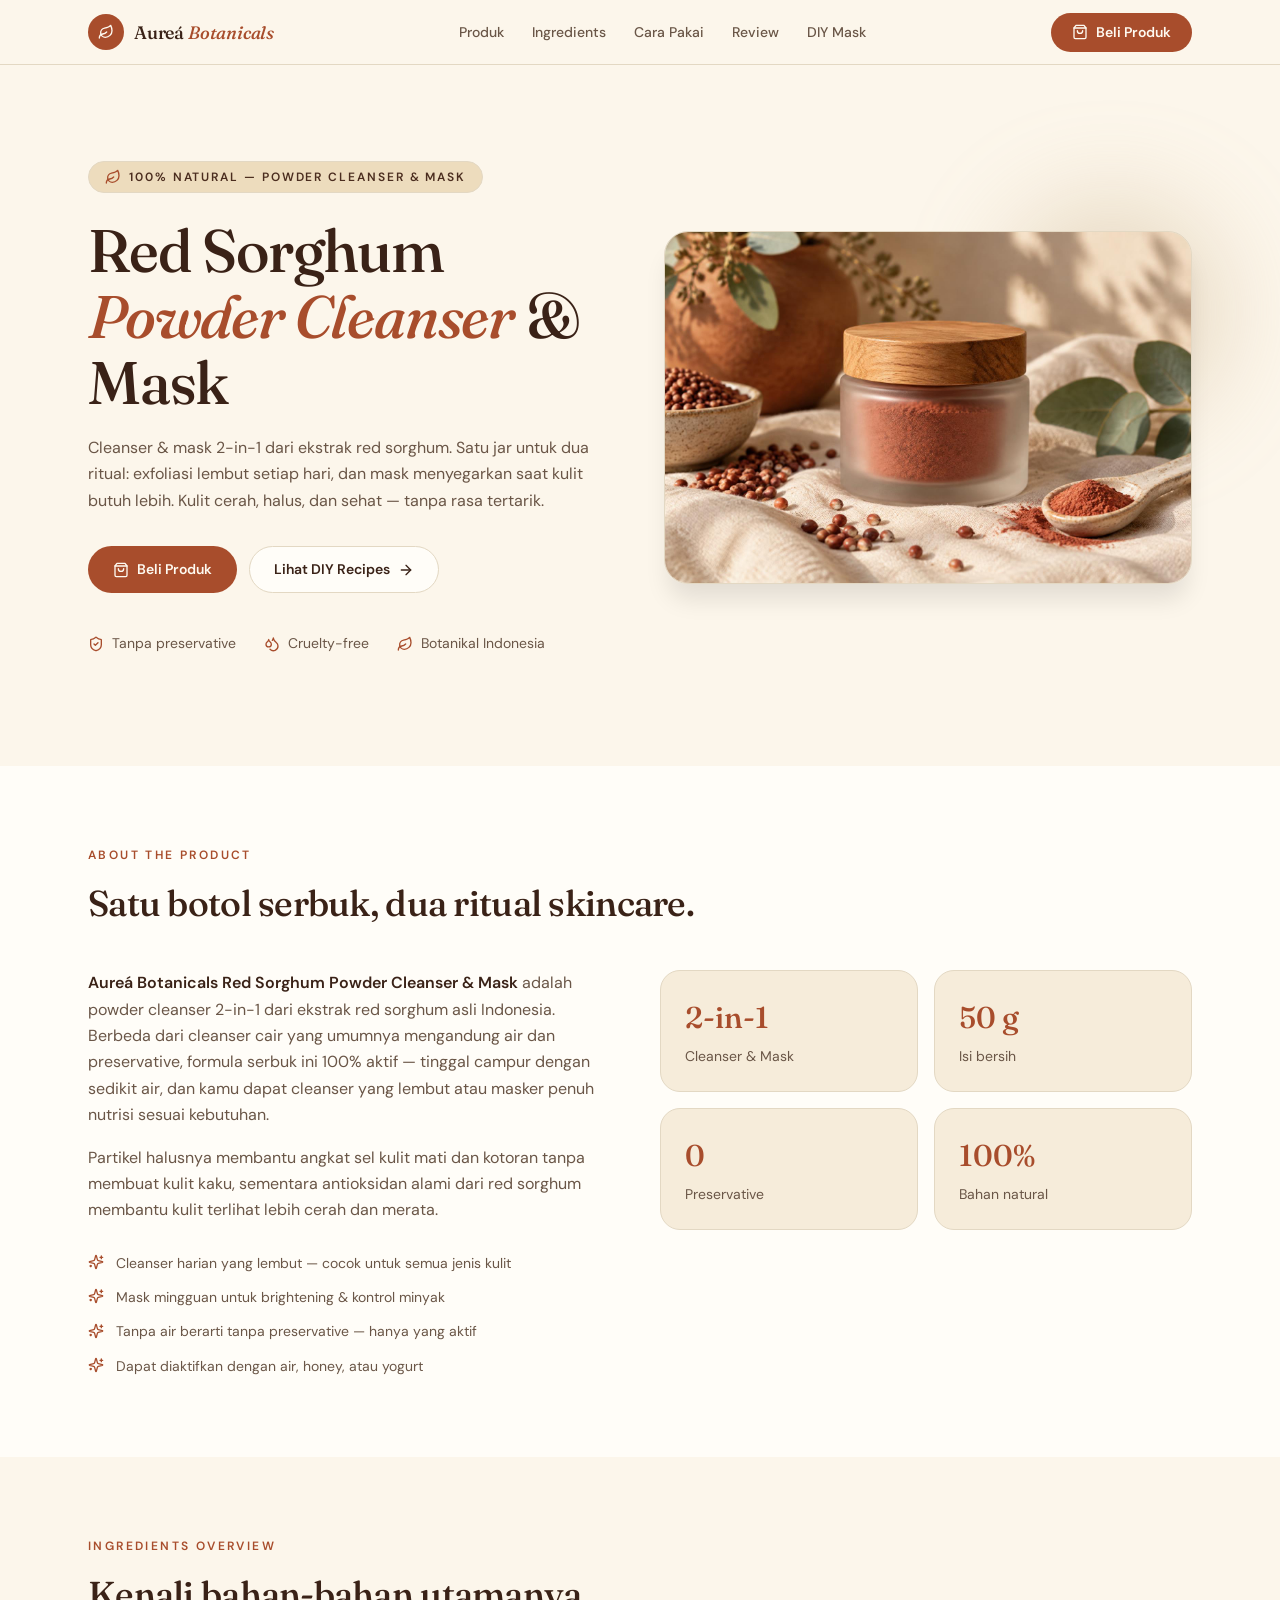
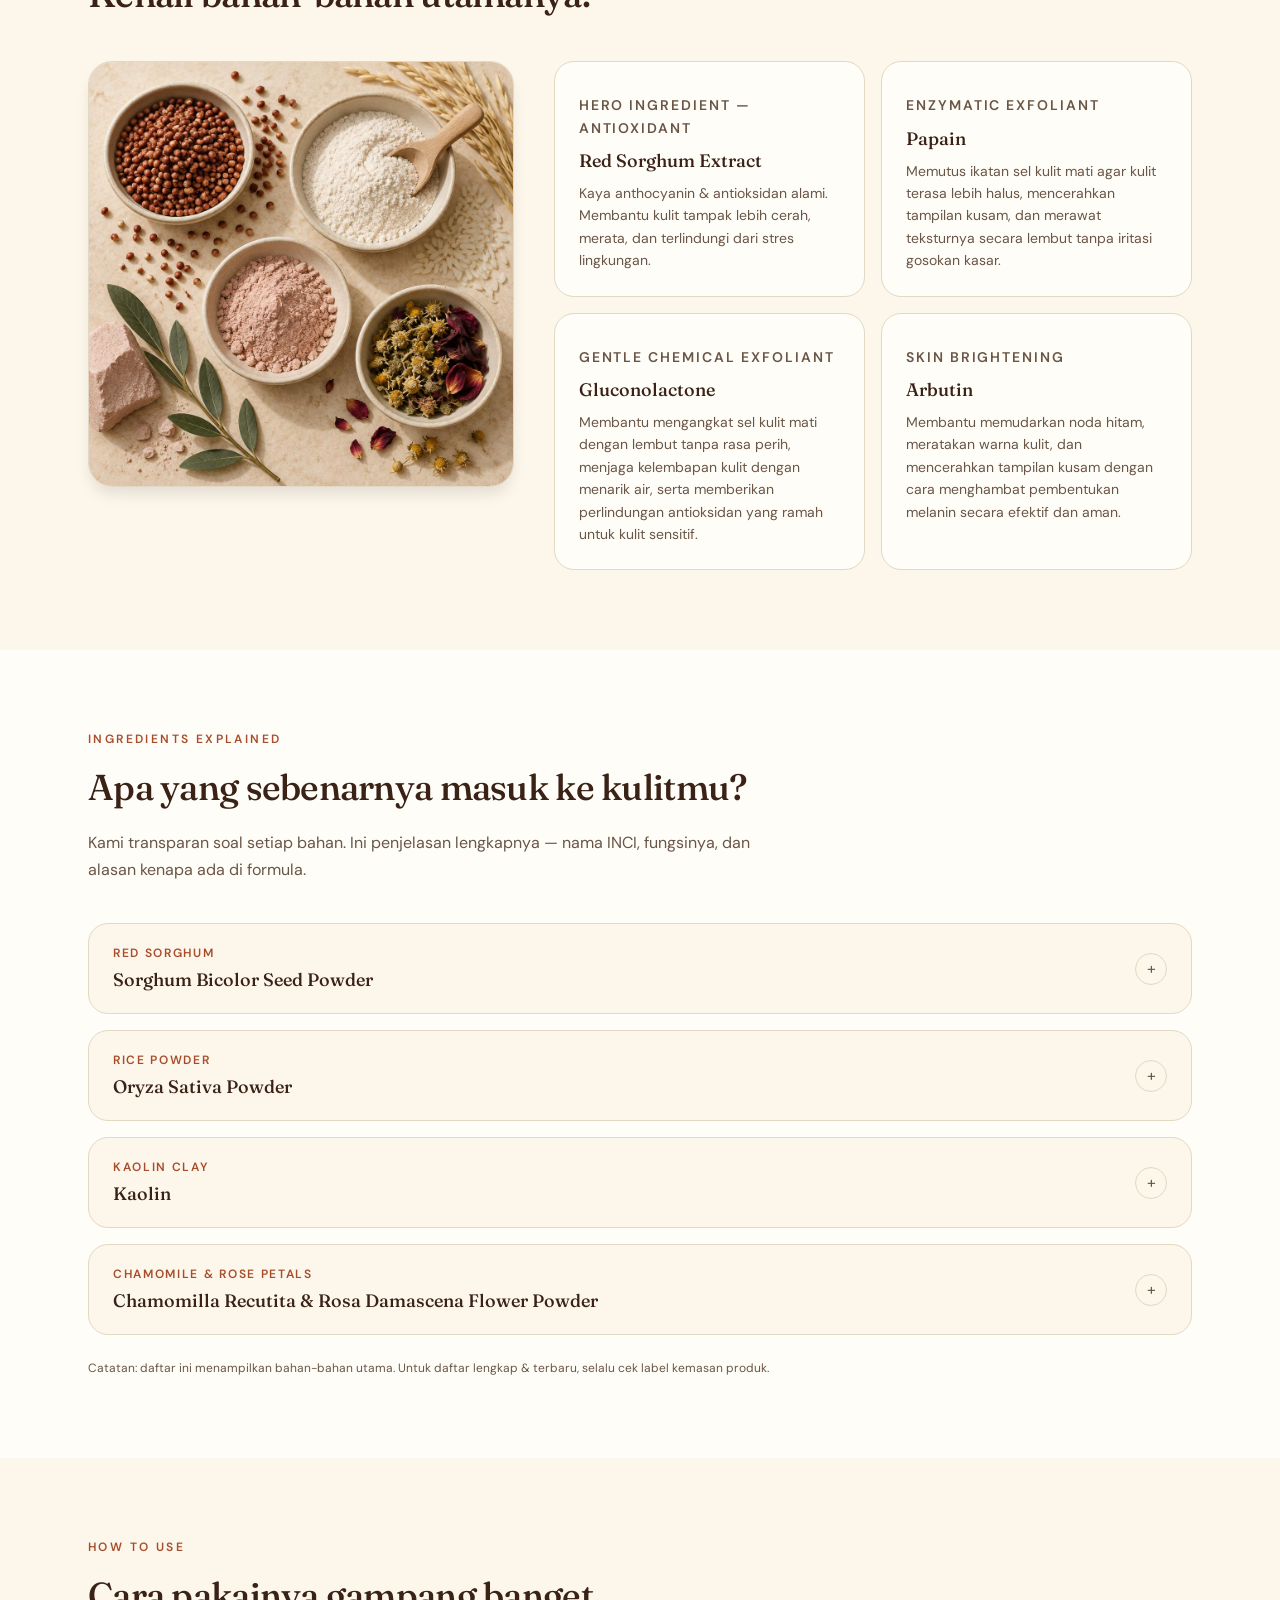
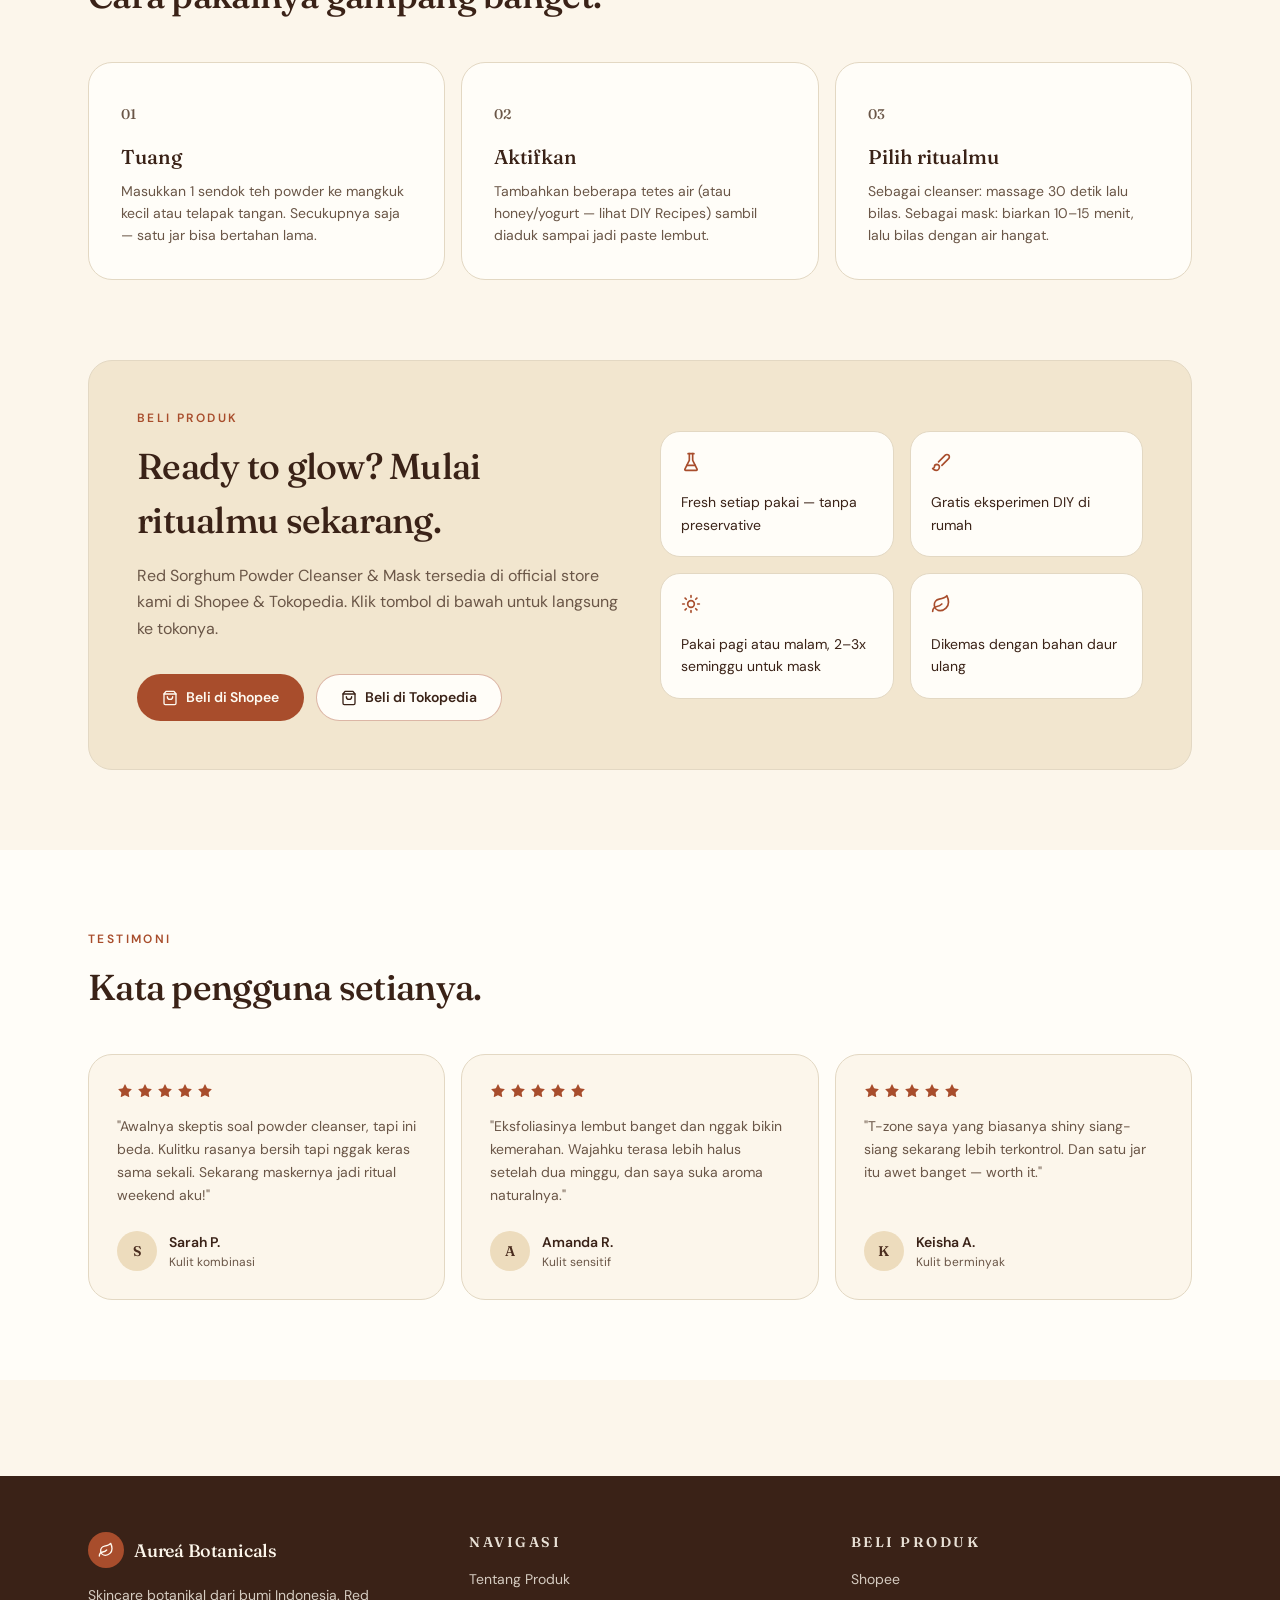
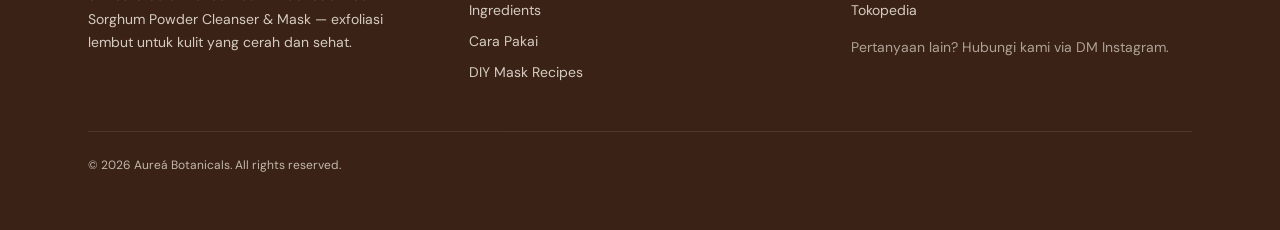
==== commit c2ad21c6: "Update index.html" ====
--- a/index.html
+++ b/index.html
@@ -142,19 +142,17 @@
             <div class="ing-card">
               <p class="ing-role">ENZYMATIC EXFOLIANT</p>
               <h3>Papain</h3>
-              <p>Enzim dari getah pepaya muda. Papain memutus protein (keratin) yang membuat sel kulit mati menempel di permukaan kulit, sehingga sel tersebut lebih mudah terlepas dan kulit terasa lebih halus. Karena bekerja dengan enzim, bukan dengan menggosok keras atau asam kuat, papain umumnya lebih lembut di kulit. Enzim ini baru aktif saat serbuk bertemu air, jadi gunakan pada kulit dan wajah yang basah. Orang yang alergi getah pepaya sebaiknya berhati-hati dan melakukan uji tempel terlebih dahulu.</p>
+              <p>Memutus ikatan sel kulit mati agar kulit terasa lebih halus, mencerahkan tampilan kusam, dan merawat teksturnya secara lembut tanpa iritasi gosokan kasar.</p>
             </div>
             <div class="ing-card">
               <p class="ing-role">GENTLE CHEMICAL EXFOLIANT</p>
               <h3>Gluconolactone</h3>
-              <p>Bagian dari golongan PHA (polyhydroxy acid). Molekulnya lebih besar daripada AHA, sehingga meresap lebih pelan dan lebih jarang membuat kulit perih atau kemerahan. Selain mengangkat sel kulit mati dengan lembut, gluconolactone menarik air ke kulit agar tetap lembap, juga berfungsi sebagai antioksidan, dan cocok untuk kulit sensitif.</p>
-              <h3>Lactobionic Acid</h3>
-              <p>"Saudara" dari gluconolactone yang juga termasuk golongan PHA. Bahan ini mengangkat sel kulit mati dengan lembut sehingga kulit terasa lebih halus dan tampak lebih merata. Lactobionic acid juga melembapkan, mendukung fungsi pelindung kulit (skin barrier), dan berfungsi sebagai antioksidan. Karena lembut, bahan ini aman untuk kulit sensitif, termasuk kulit setelah prosedur kosmetik.</p>
+              <p>Membantu mengangkat sel kulit mati dengan lembut tanpa rasa perih, menjaga kelembapan kulit dengan menarik air, serta memberikan perlindungan antioksidan yang ramah untuk kulit sensitif.</p>
             </div>
             <div class="ing-card">
               <p class="ing-role">SKIN BRIGHTENING</p>
               <h3>Arbutin</h3>
-              <p>Bahan pencerah yang banyak digunakan untuk memudarkan noda kecokelatan. Arbutin secara alami ditemukan pada beberapa tanaman, seperti daun pir, gandum, dan bearberry, dan sudah lama dipakai secara tradisional di Jepang. Arbutin bekerja dengan menghambat aktivitas tirosinase, yaitu enzim yang dibutuhkan kulit untuk membentuk melanin (pigmen penyebab noda cokelat). Dengan begitu, pembentukan noda baru berkurang dan warna kulit tampak lebih cerah dan merata.</p>
+              <p>Membantu memudarkan noda hitam, meratakan warna kulit, dan mencerahkan tampilan kusam dengan cara menghambat pembentukan melanin secara efektif dan aman.</p>
             </div>
           </div>
         </div>
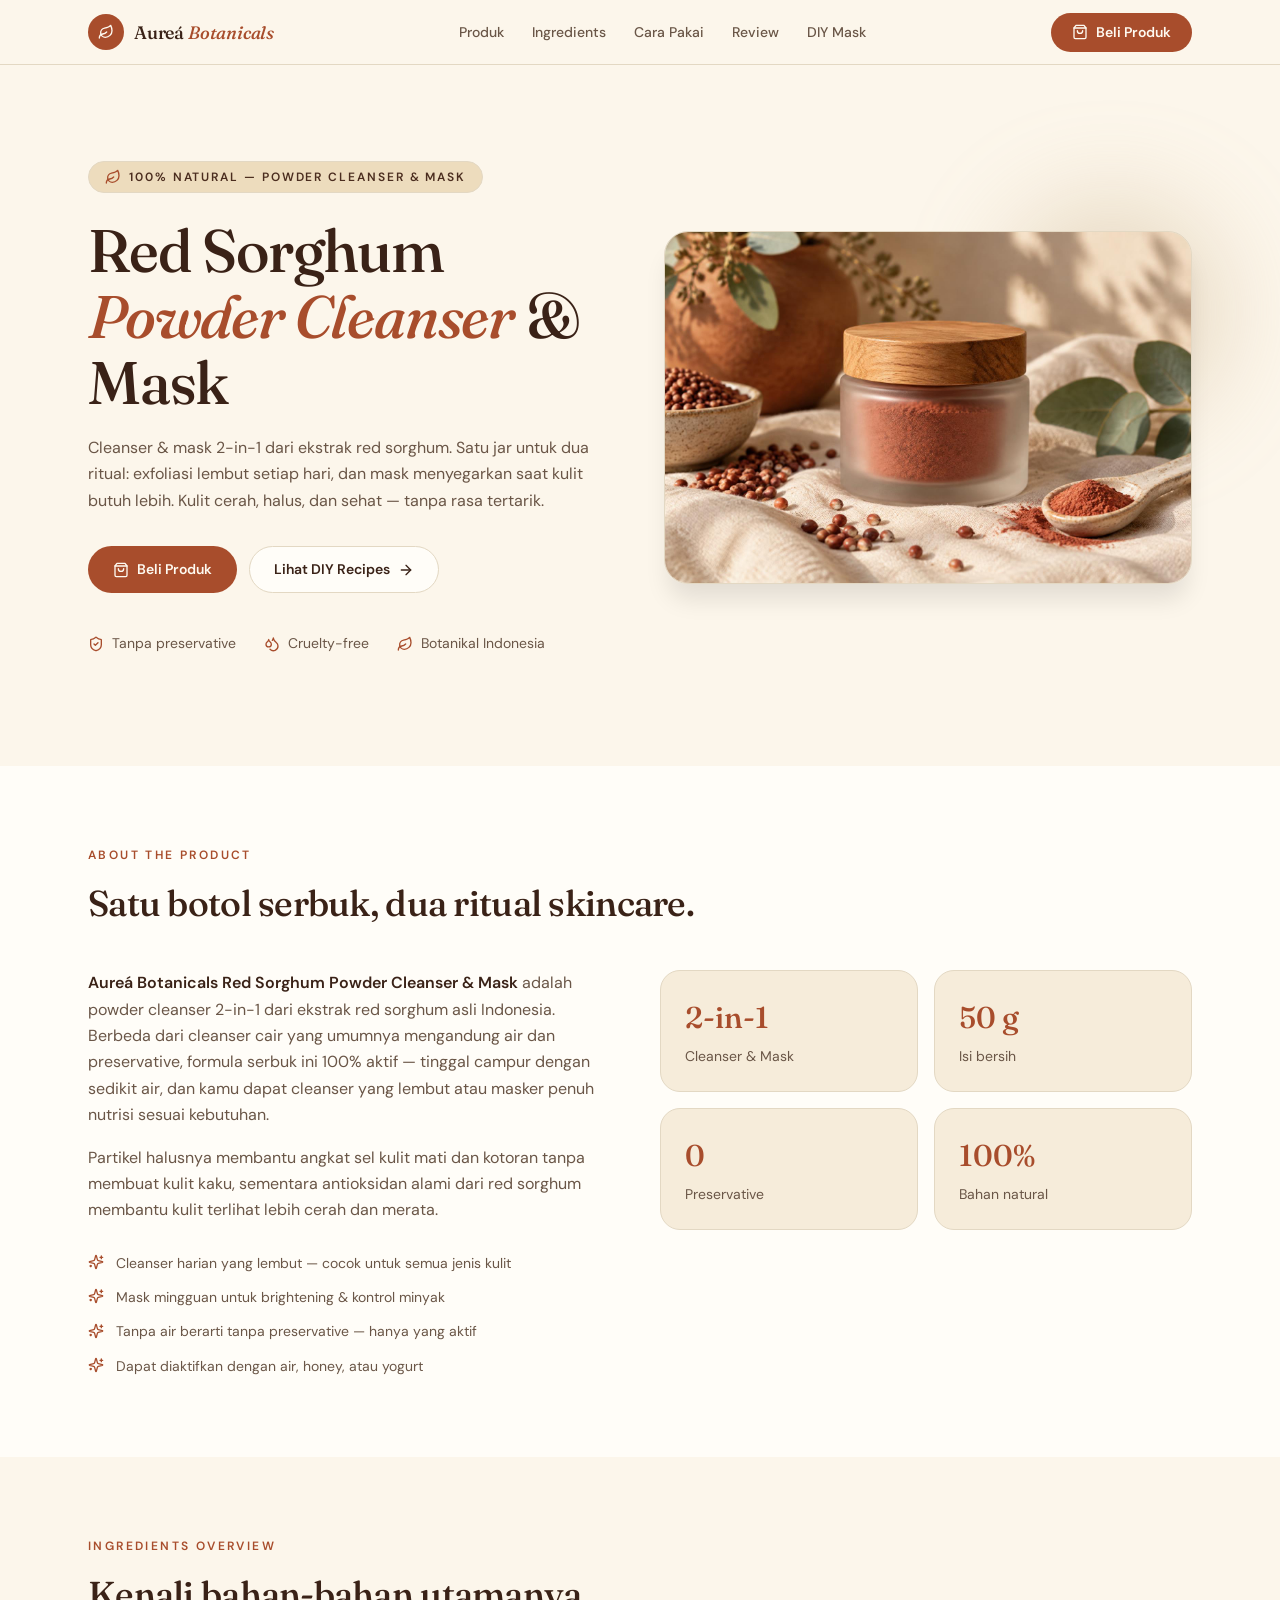
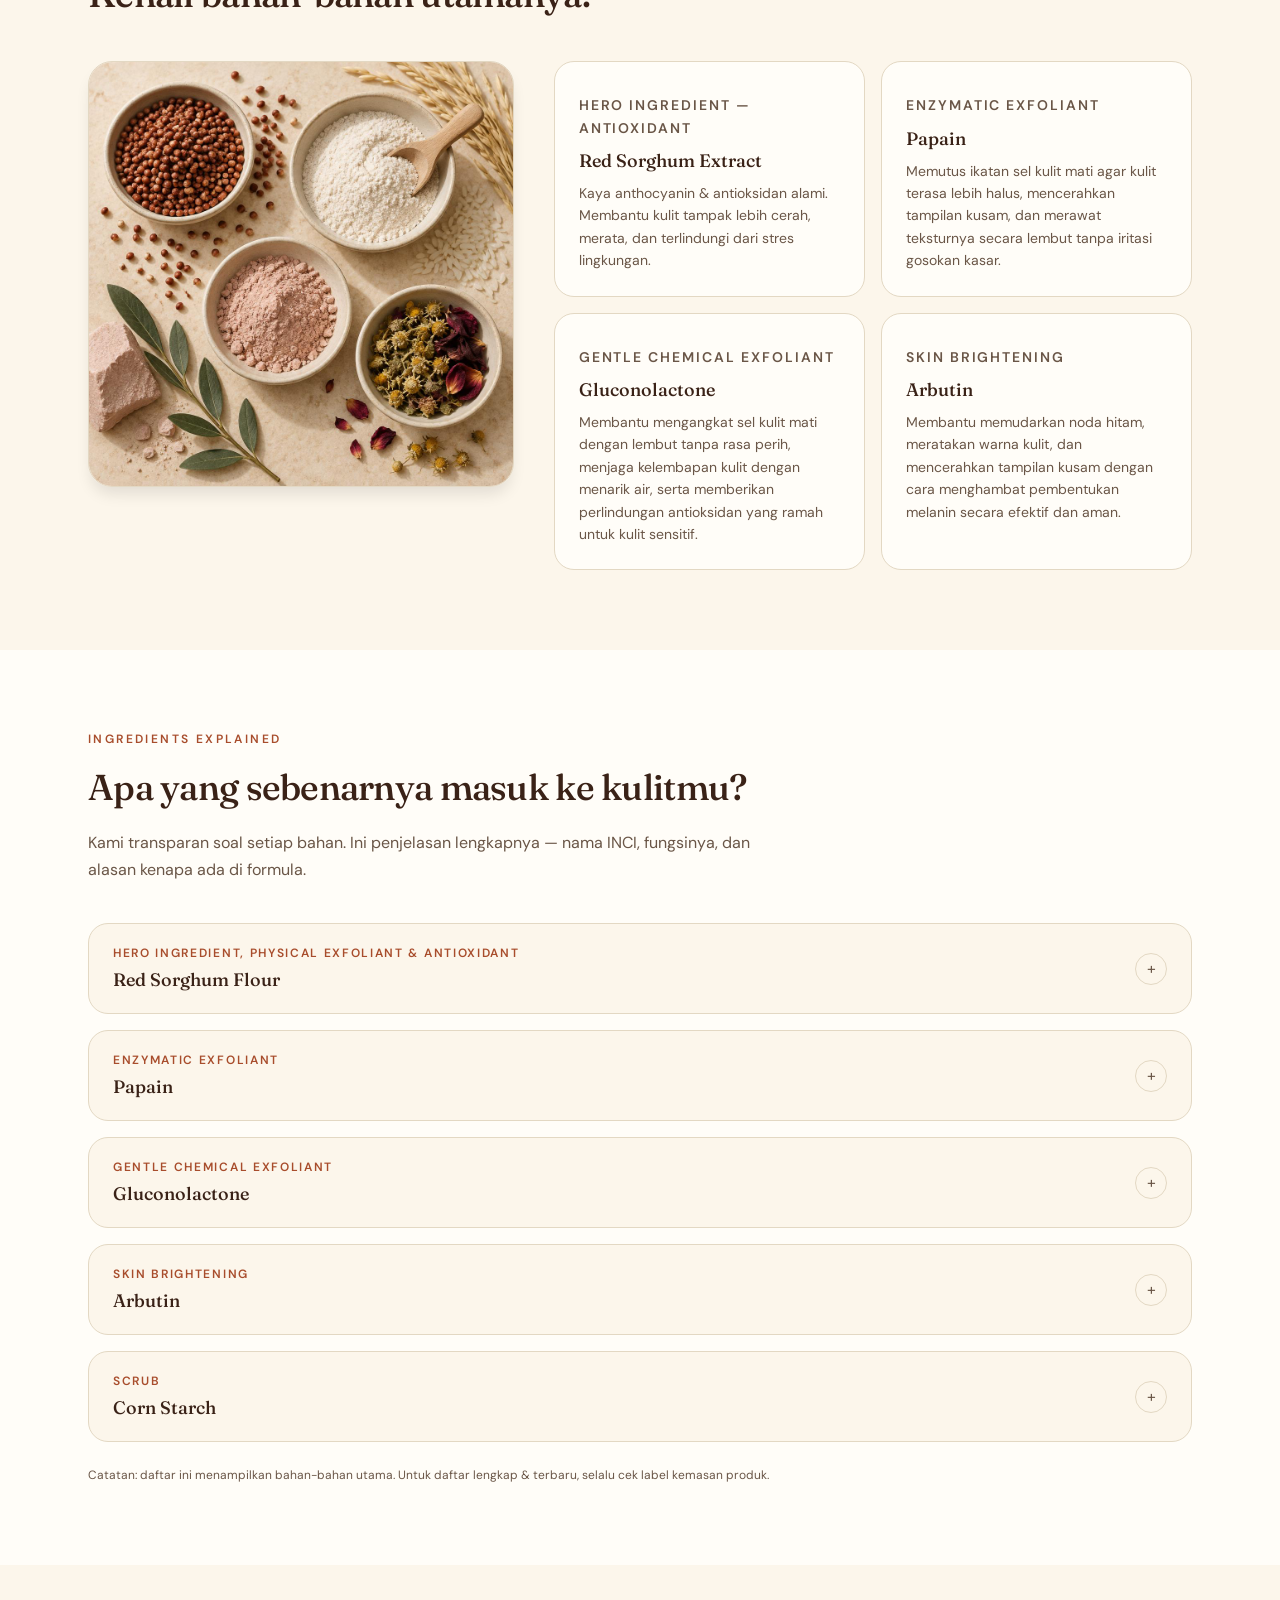
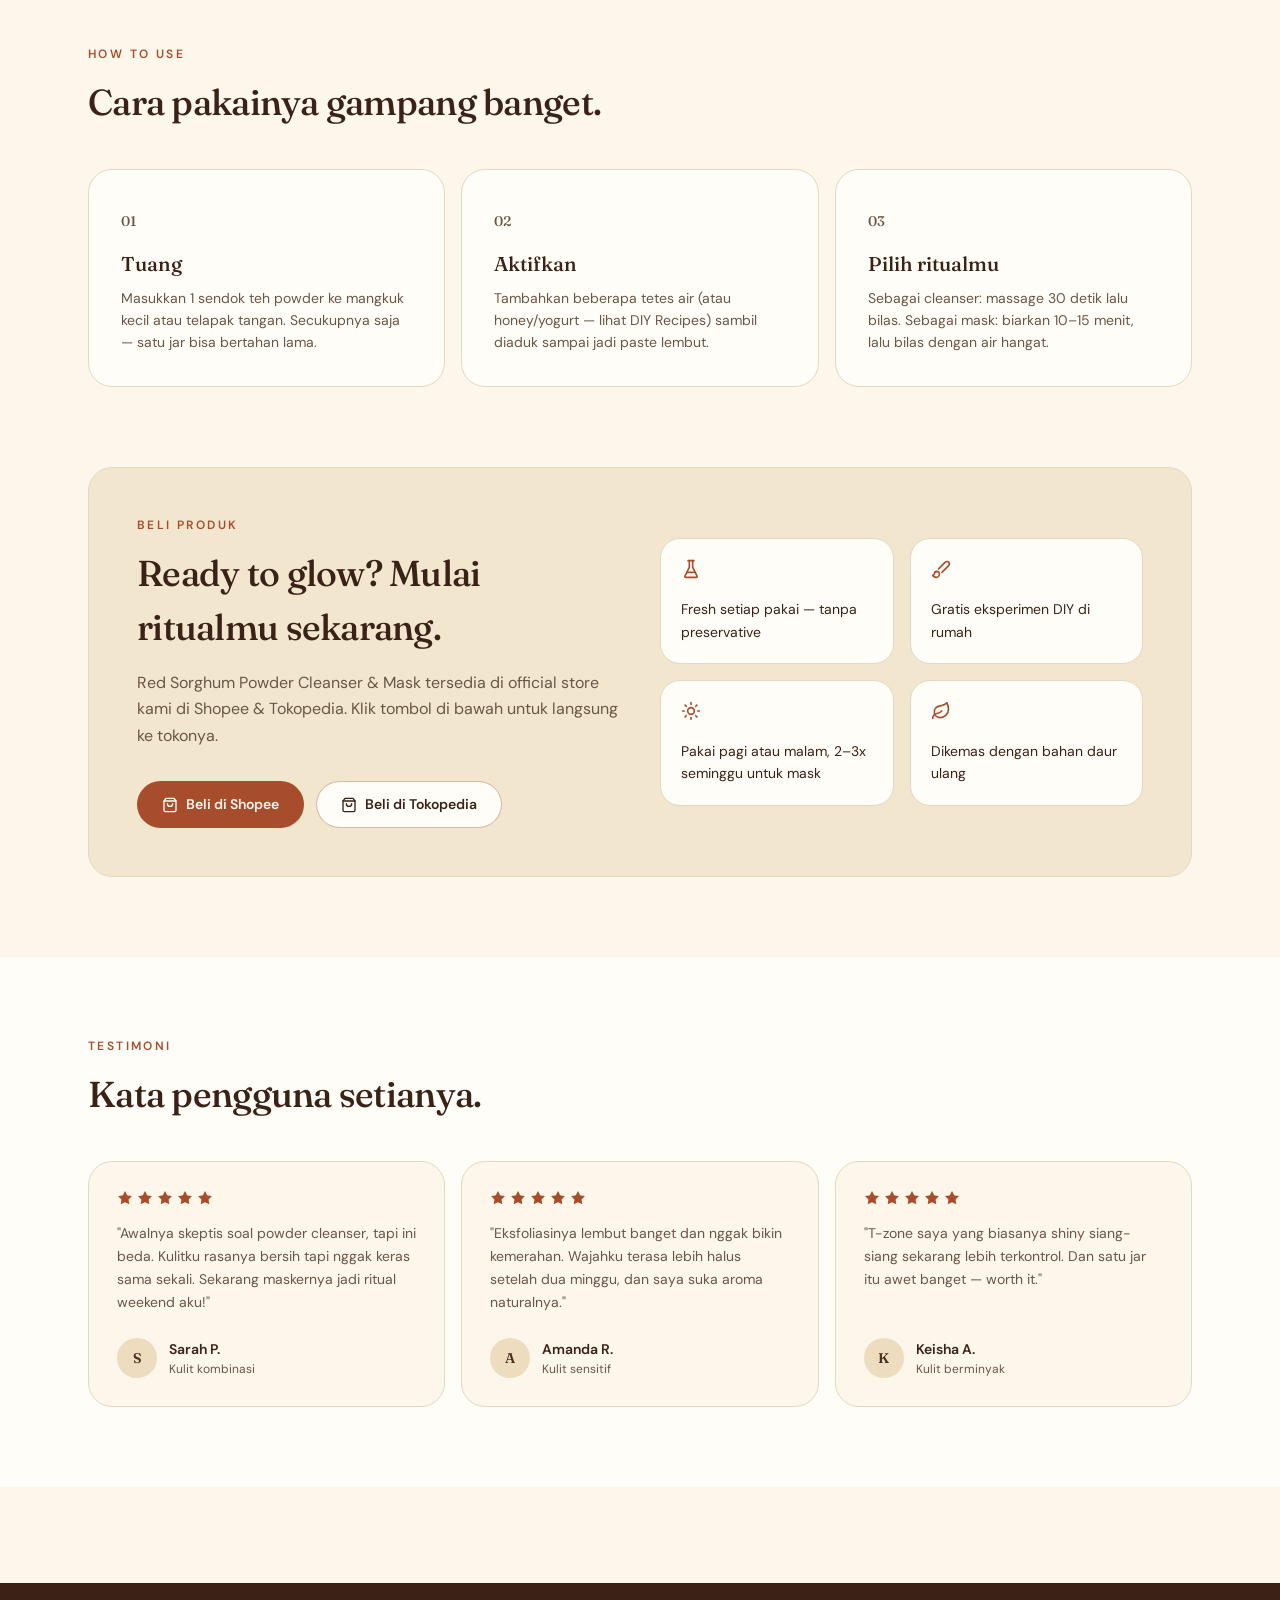
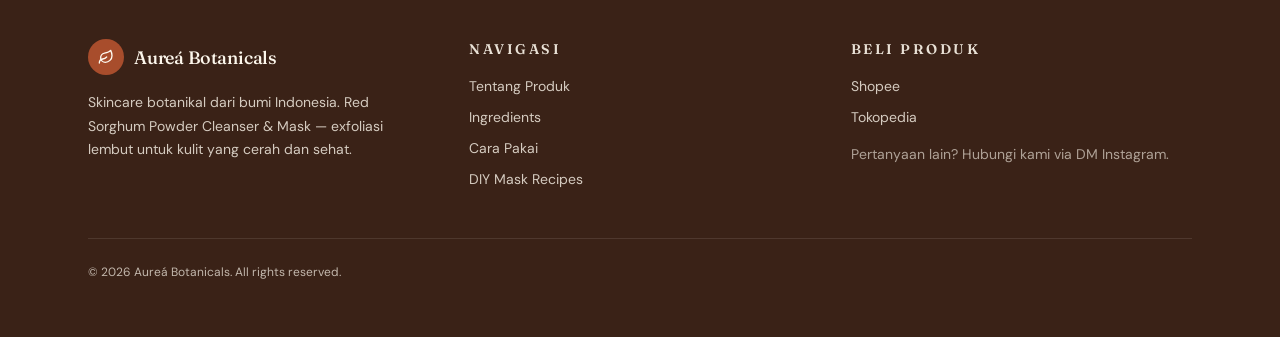
==== commit e7ead4c8: "Update index.html" ====
--- a/index.html
+++ b/index.html
@@ -172,42 +172,52 @@
           <details class="acc">
             <summary>
               <div>
-                <p class="ing-role">Red Sorghum</p>
-                <h3>Sorghum Bicolor Seed Powder</h3>
-              </div>
-              <span class="acc-plus">+</span>
-            </summary>
-            <p class="acc-body"><strong>INCI: Sorghum Bicolor Seed Powder.</strong> Bintang utama formula ini. Red sorghum mengandung anthocyanin — pigmen merah alami yang juga antioksidan kuat. Membantu melindungi kulit dari radikal bebas, menenangkan iritasi ringan, dan mendukung tampilan kulit lebih cerah &amp; merata secara bertahap. Teksturnya yang halus juga berperan sebagai eksfoliator paling lembut di formula ini.</p>
+                <p class="ing-role">HERO INGREDIENT, PHYSICAL EXFOLIANT & ANTIOXIDANT</p>
+                <h3>Red Sorghum Flour</h3>
+              </div>
+              <span class="acc-plus">+</span>
+            </summary>
+            <p class="acc-body">Tepung sorgum merah dengan partikel halus yang mengangkat sel kulit mati secara lembut tanpa mikroplastik. Sorgum merah juga mengandung polifenol, yaitu senyawa tanaman yang berperan sebagai antioksidan alami untuk membantu melindungi kulit dari radikal bebas.</p>
           </details>
           <details class="acc">
             <summary>
               <div>
-                <p class="ing-role">Rice Powder</p>
-                <h3>Oryza Sativa Powder</h3>
-              </div>
-              <span class="acc-plus">+</span>
-            </summary>
-            <p class="acc-body"><strong>INCI: Oryza Sativa (Rice) Powder.</strong> Eksfoliator klasik dari Asia yang sudah dipakai berabad-abad. Partikel beras yang digiling halus mengangkat sel kulit mati dan kotoran di permukaan tanpa menggesek kulit secara kasar. Hasilnya: tekstur lebih halus dan penyerapan skincare selanjutnya lebih optimal.</p>
+                <p class="ing-role">ENZYMATIC EXFOLIANT</p>
+                <h3>Papain</h3>
+              </div>
+              <span class="acc-plus">+</span>
+            </summary>
+            <p class="acc-body">Enzim dari getah pepaya muda. Papain memutus protein (keratin) yang membuat sel kulit mati menempel di permukaan kulit, sehingga sel tersebut lebih mudah terlepas dan kulit terasa lebih halus. Karena bekerja dengan enzim, bukan dengan menggosok keras atau asam kuat, papain umumnya lebih lembut di kulit. Enzim ini baru aktif saat serbuk bertemu air, jadi gunakan pada kulit dan wajah yang basah. Orang yang alergi getah pepaya sebaiknya berhati-hati dan melakukan uji tempel terlebih dahulu.</p>
           </details>
           <details class="acc">
             <summary>
               <div>
-                <p class="ing-role">Kaolin Clay</p>
-                <h3>Kaolin</h3>
-              </div>
-              <span class="acc-plus">+</span>
-            </summary>
-            <p class="acc-body"><strong>INCI: Kaolin.</strong> Clay paling lembut di keluarga clay. Menyerap kelebihan sebum dan kotoran dari pori, membantu T-zone tetap matte lebih lama, dan tidak menyedot kelembapan alami kulit seperti clay yang lebih agresif.</p>
+                <p class="ing-role">GENTLE CHEMICAL EXFOLIANT</p>
+                <h3>Gluconolactone</h3>
+              </div>
+              <span class="acc-plus">+</span>
+            </summary>
+            <p class="acc-body">Bagian dari golongan PHA (polyhydroxy acid). Molekulnya lebih besar daripada AHA, sehingga meresap lebih pelan dan lebih jarang membuat kulit perih atau kemerahan. Selain mengangkat sel kulit mati dengan lembut, gluconolactone menarik air ke kulit agar tetap lembap, juga berfungsi sebagai antioksidan, dan cocok untuk kulit sensitif.</p>
           </details>
           <details class="acc">
             <summary>
               <div>
-                <p class="ing-role">Chamomile &amp; Rose Petals</p>
-                <h3>Chamomilla Recutita &amp; Rosa Damascena Flower Powder</h3>
-              </div>
-              <span class="acc-plus">+</span>
-            </summary>
-            <p class="acc-body"><strong>INCI: Chamomilla Recutita (Matricaria) Flower Powder, Rosa Damascena Flower Powder.</strong> Duo botanikal penenangkan. Chamomile dikenal meredakan kemerahan dan iritasi ringan, sedangkan rose petals memberi aroma natural yang lembut serta antioksidan tambahan. Keduanya membuat sesi mask terasa seperti ritual spa, bukan sekadar rutinitas.</p>
+                <p class="ing-role">SKIN BRIGHTENING</p>
+                <h3>Arbutin</h3>
+              </div>
+              <span class="acc-plus">+</span>
+            </summary>
+            <p class="acc-body">Bahan pencerah yang banyak digunakan untuk memudarkan noda kecokelatan. Arbutin secara alami ditemukan pada beberapa tanaman, seperti daun pir, gandum, dan bearberry, dan sudah lama dipakai secara tradisional di Jepang. Arbutin bekerja dengan menghambat aktivitas tirosinase, yaitu enzim yang dibutuhkan kulit untuk membentuk melanin (pigmen penyebab noda cokelat). Dengan begitu, pembentukan noda baru berkurang dan warna kulit tampak lebih cerah dan merata.</p>
+          </details>
+           <details class="acc">
+            <summary>
+              <div>
+                <p class="ing-role">SCRUB</p>
+                <h3>Corn Starch</h3>
+              </div>
+              <span class="acc-plus">+</span>
+            </summary>
+            <p class="acc-body">Bubuk putih hingga kekuningan yang berasal dari jagung. Bahan ini memberi tekstur yang nyaman dan sensasi lembut di kulit, mengurangi rasa berminyak dan lengket, serta membuat produk lebih mudah diratakan tanpa meninggalkan warna putih atau kilap di kulit.</p>
           </details>
         </div>
         <p class="acc-note">
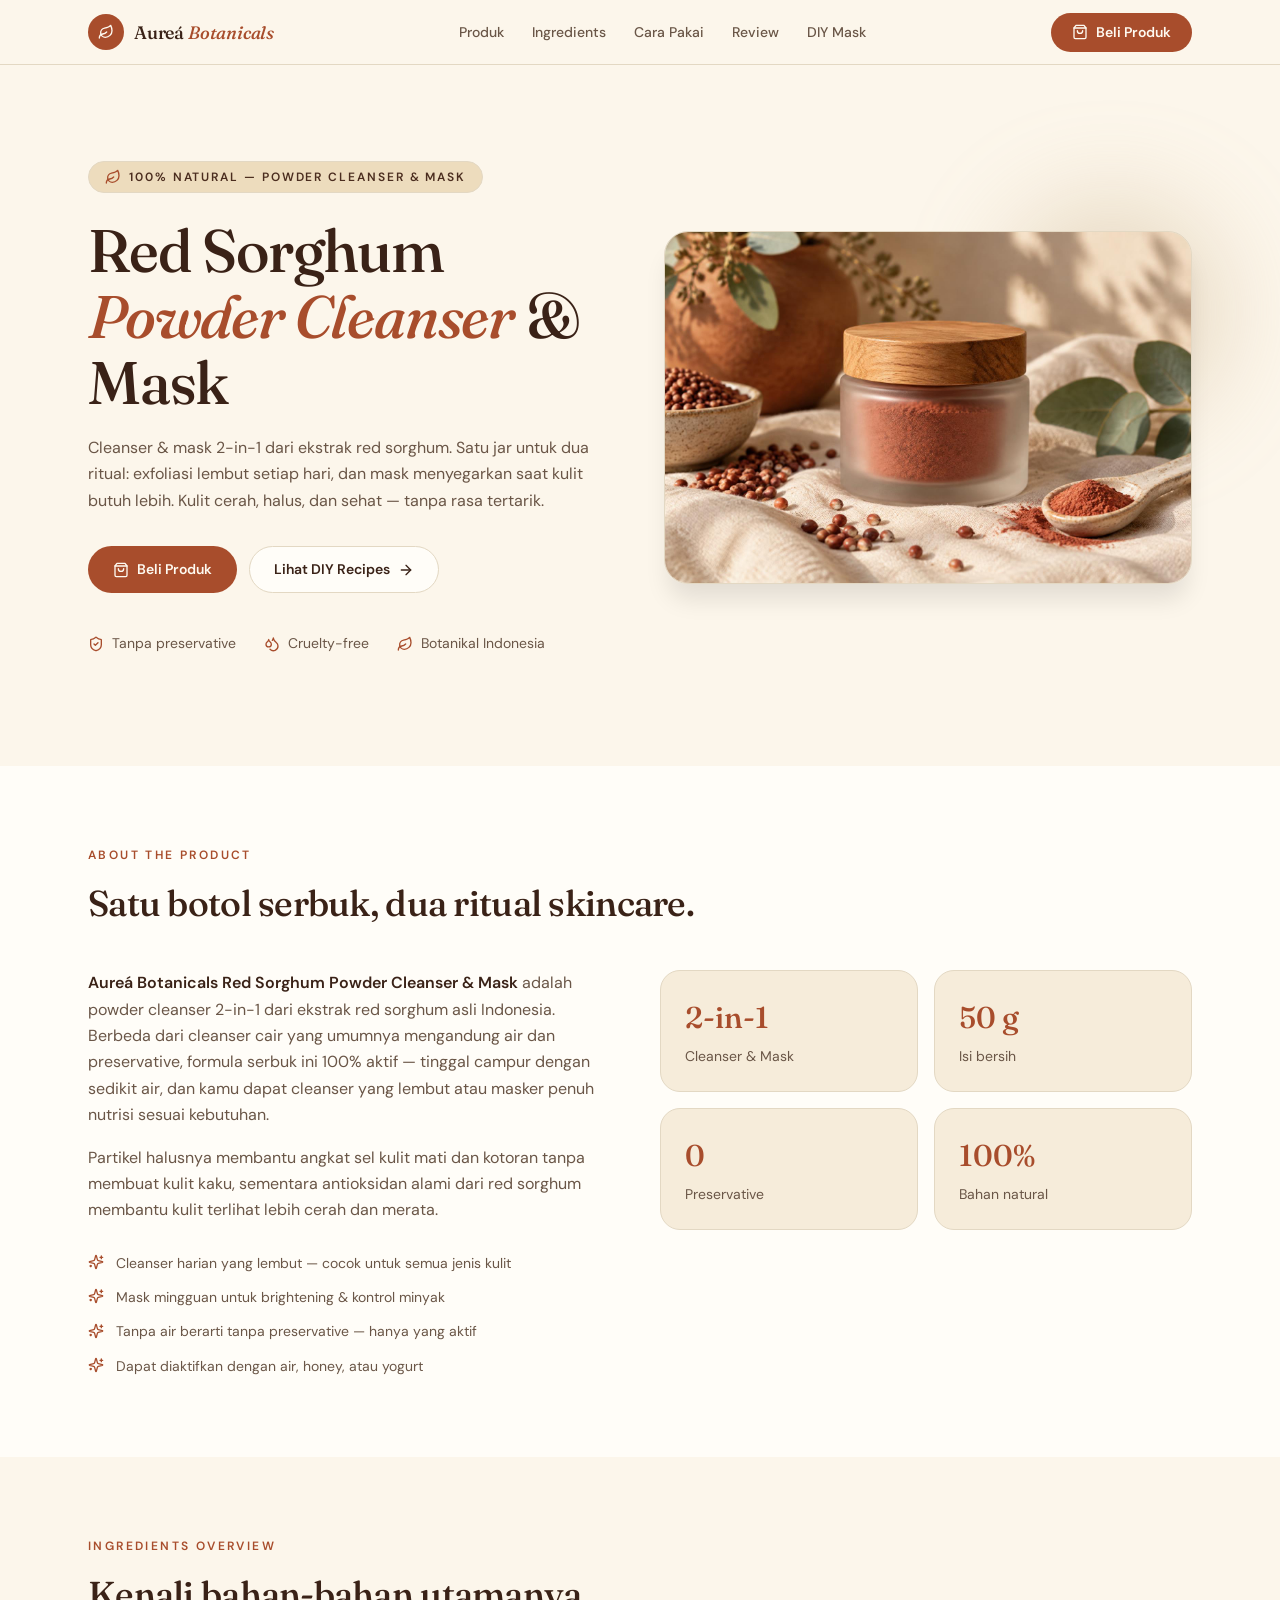
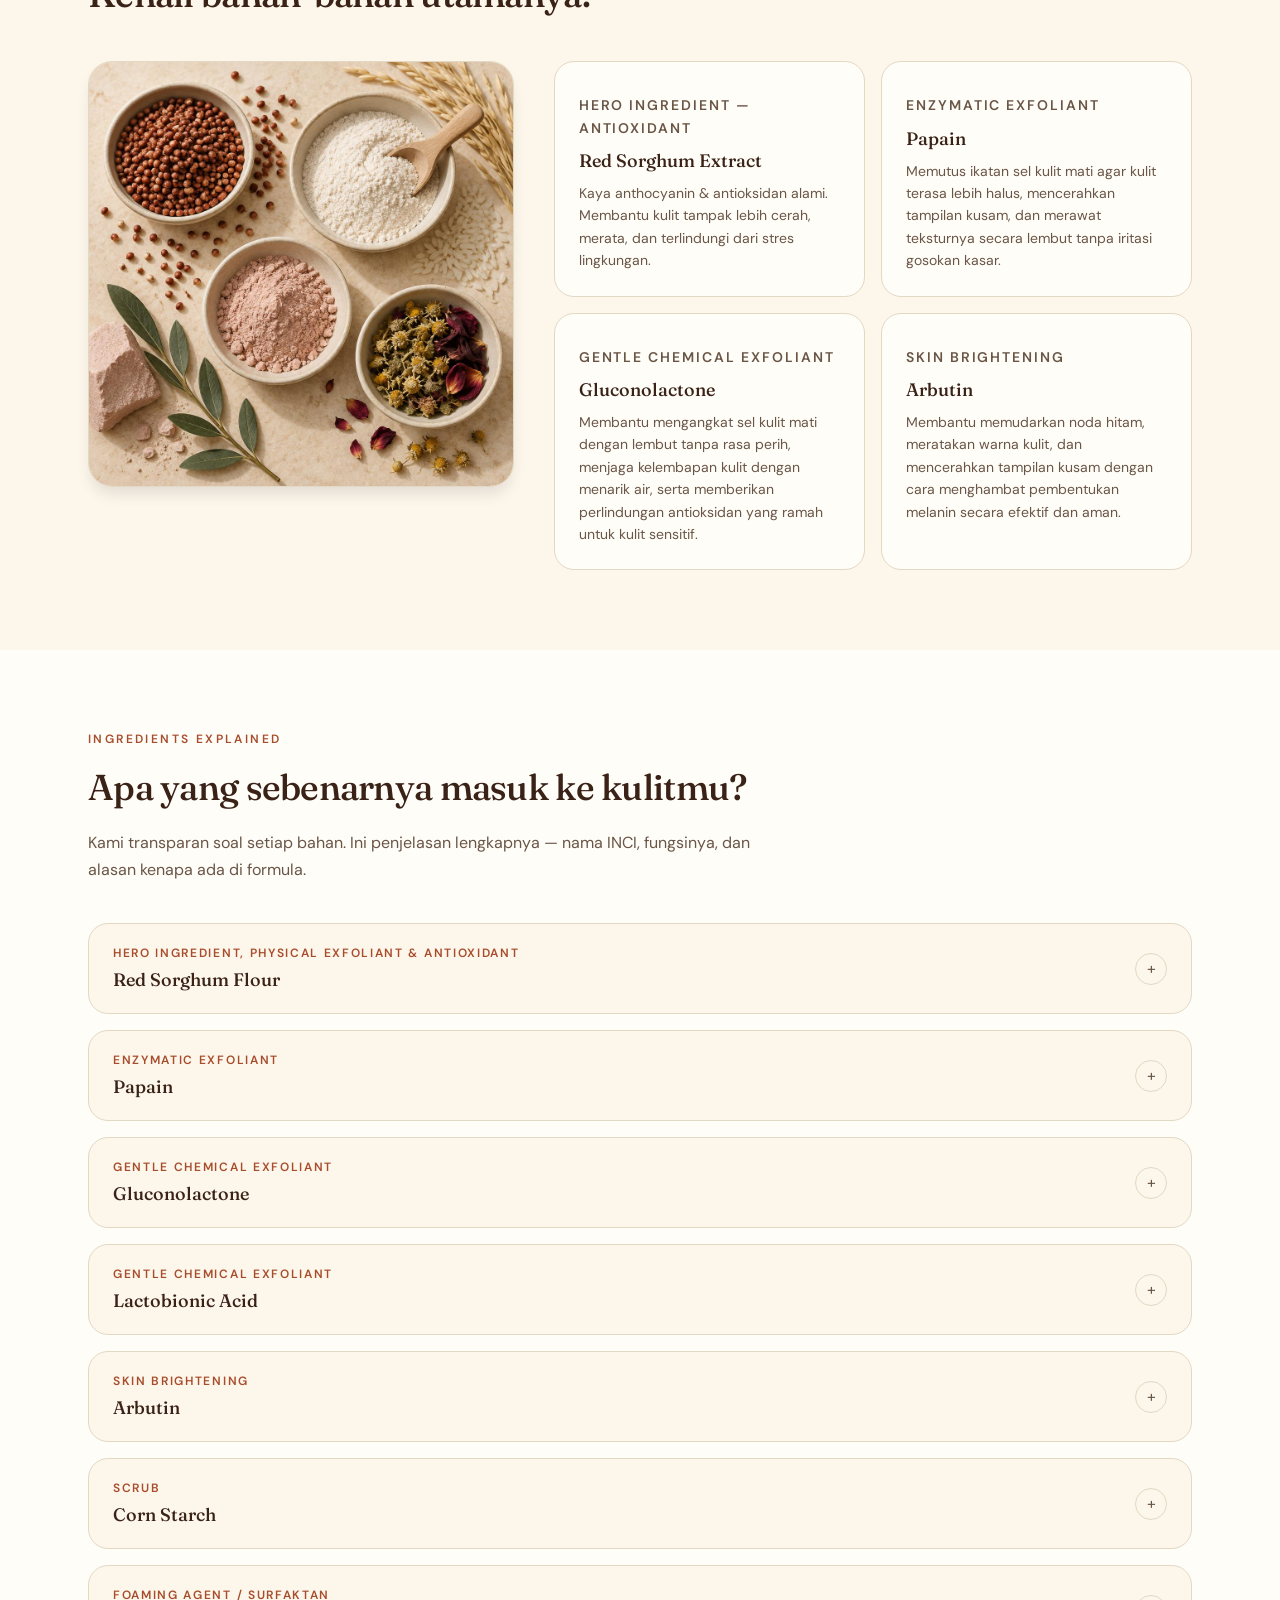
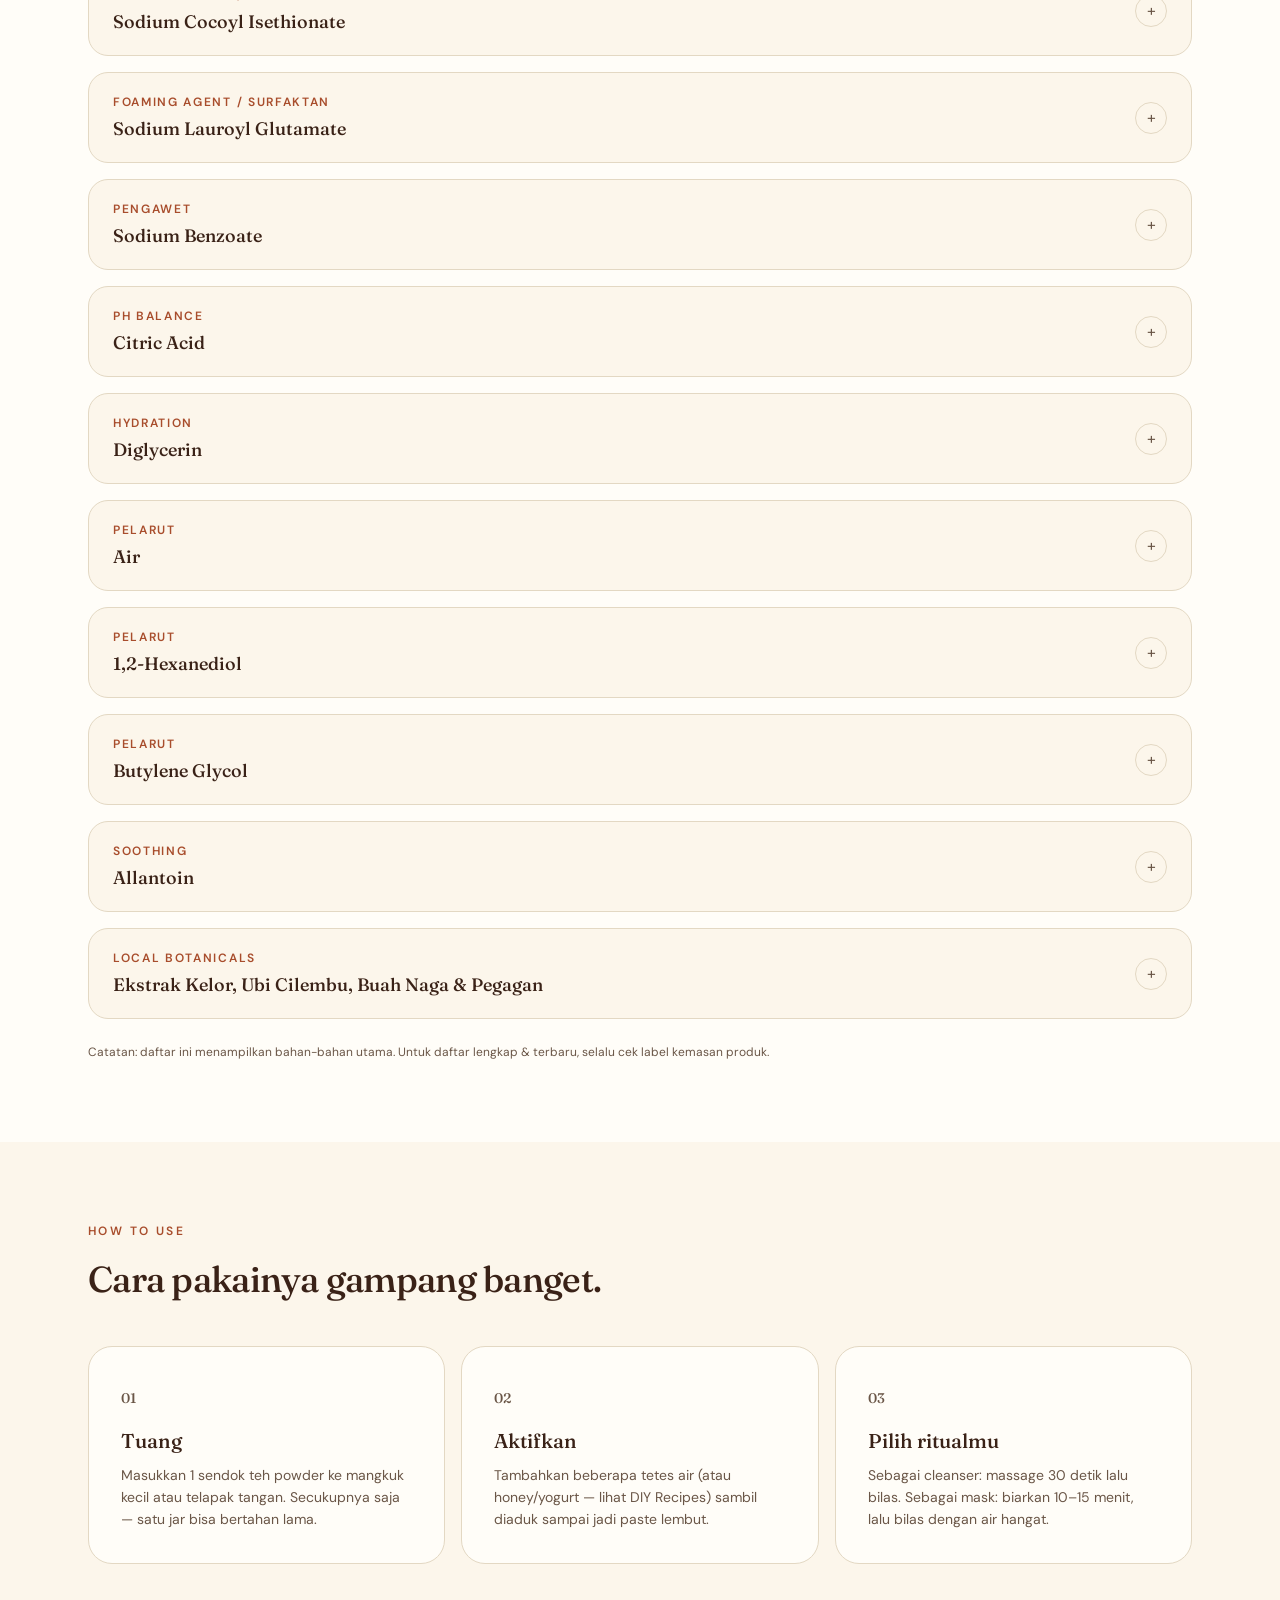
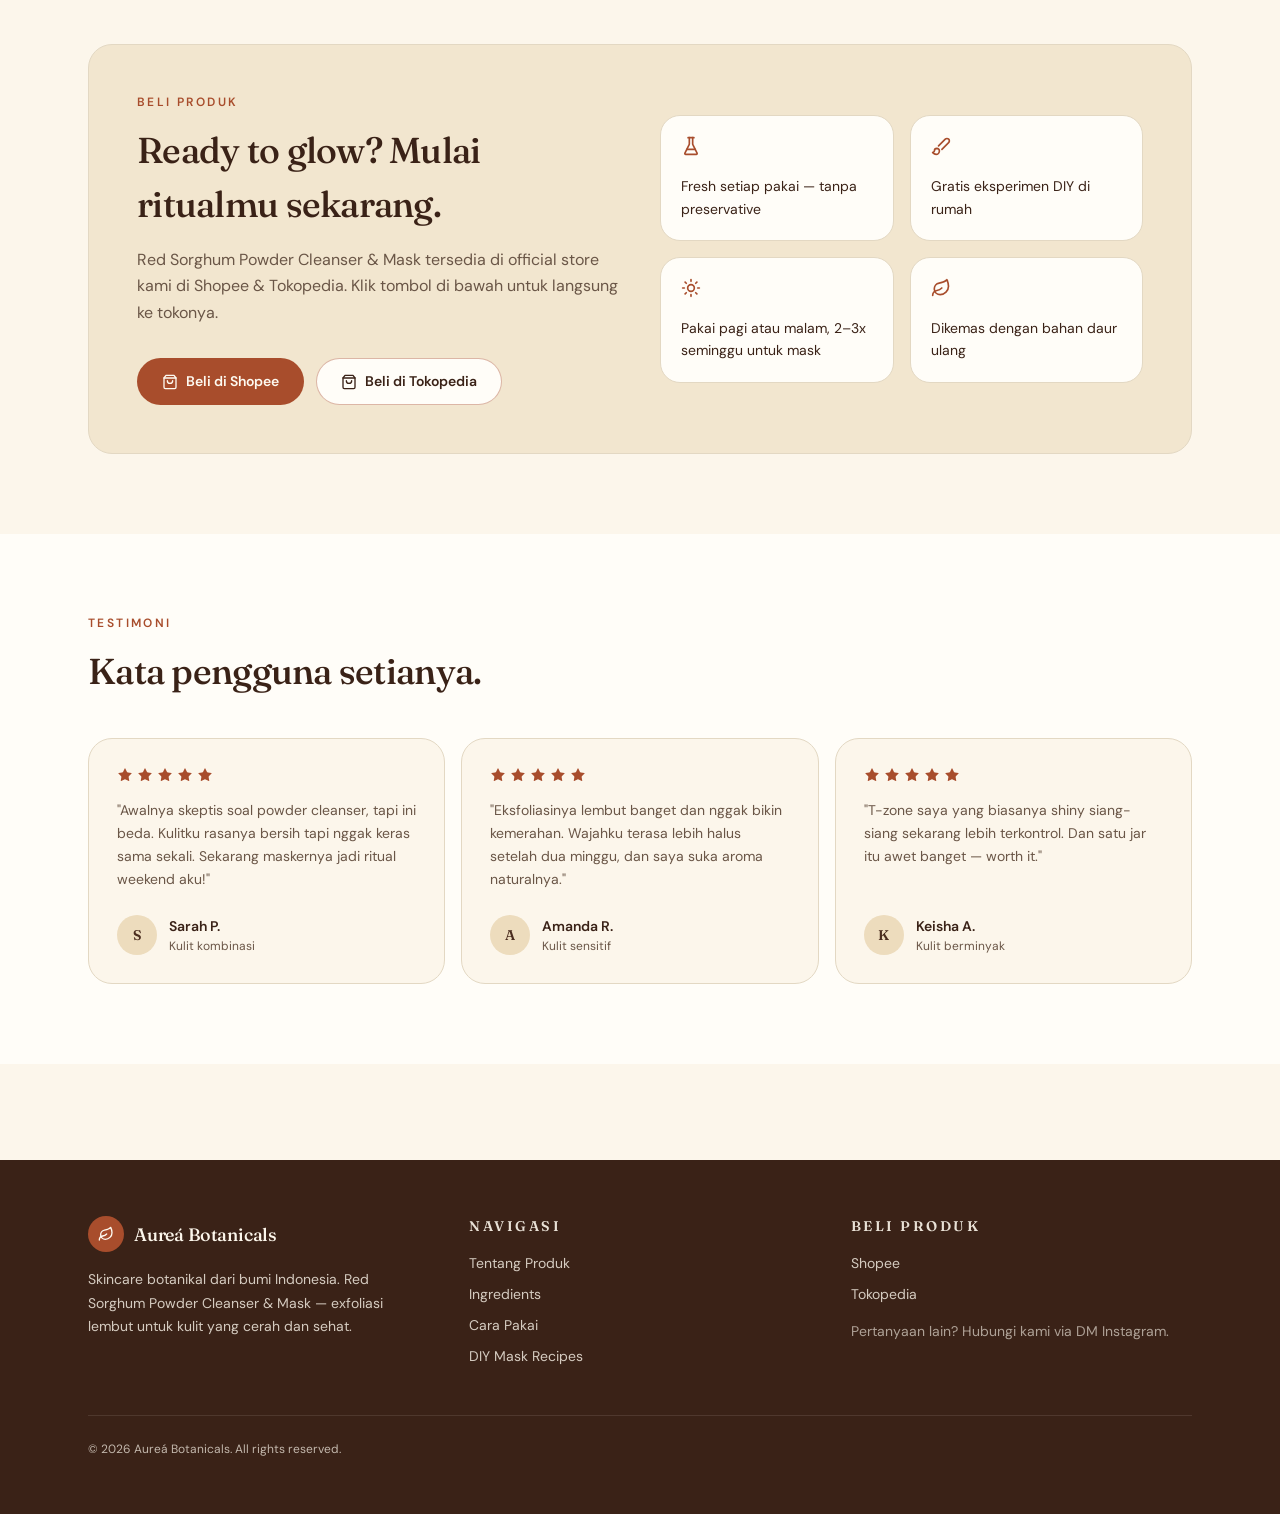
==== commit 7cb18e3b: "Update index.html" ====
--- a/index.html
+++ b/index.html
@@ -202,6 +202,16 @@
           <details class="acc">
             <summary>
               <div>
+                <p class="ing-role">GENTLE CHEMICAL EXFOLIANT</p>
+                <h3>Lactobionic Acid</h3>
+              </div>
+              <span class="acc-plus">+</span>
+            </summary>
+            <p class="acc-body">"Saudara" dari gluconolactone yang juga termasuk golongan PHA. Bahan ini mengangkat sel kulit mati dengan lembut sehingga kulit terasa lebih halus dan tampak lebih merata. Lactobionic acid juga melembapkan, mendukung fungsi pelindung kulit (skin barrier), dan berfungsi sebagai antioksidan. Karena lembut, bahan ini aman untuk kulit sensitif, termasuk kulit setelah prosedur kosmetik.</p>
+          </details>
+          <details class="acc">
+            <summary>
+              <div>
                 <p class="ing-role">SKIN BRIGHTENING</p>
                 <h3>Arbutin</h3>
               </div>
@@ -209,7 +219,7 @@
             </summary>
             <p class="acc-body">Bahan pencerah yang banyak digunakan untuk memudarkan noda kecokelatan. Arbutin secara alami ditemukan pada beberapa tanaman, seperti daun pir, gandum, dan bearberry, dan sudah lama dipakai secara tradisional di Jepang. Arbutin bekerja dengan menghambat aktivitas tirosinase, yaitu enzim yang dibutuhkan kulit untuk membentuk melanin (pigmen penyebab noda cokelat). Dengan begitu, pembentukan noda baru berkurang dan warna kulit tampak lebih cerah dan merata.</p>
           </details>
-           <details class="acc">
+          <details class="acc">
             <summary>
               <div>
                 <p class="ing-role">SCRUB</p>
@@ -218,6 +228,106 @@
               <span class="acc-plus">+</span>
             </summary>
             <p class="acc-body">Bubuk putih hingga kekuningan yang berasal dari jagung. Bahan ini memberi tekstur yang nyaman dan sensasi lembut di kulit, mengurangi rasa berminyak dan lengket, serta membuat produk lebih mudah diratakan tanpa meninggalkan warna putih atau kilap di kulit.</p>
+          </details>
+          <details class="acc">
+            <summary>
+              <div>
+                <p class="ing-role">FOAMING AGENT / SURFAKTAN</p>
+                <h3>Sodium Cocoyl Isethionate</h3>
+              </div>
+              <span class="acc-plus">+</span>
+            </summary>
+            <p class="acc-body">Bahan pembersih yang sangat lembut sehingga hampir tidak mengganggu pelindung alami kulit (skin barrier). Berasal dari asam lemak nabati, menghasilkan busa yang melimpah dan lembut, serta mudah terurai secara hayati (biodegradable). Bahan ini populer dipakai pada syndet bar, yaitu sabun batang tanpa sabun konvensional.</p>
+          </details>
+          <details class="acc">
+            <summary>
+              <div>
+                <p class="ing-role">FOAMING AGENT / SURFAKTAN</p>
+                <h3>Sodium Lauroyl Glutamate</h3>
+              </div>
+              <span class="acc-plus">+</span>
+            </summary>
+            <p class="acc-body">Surfaktan ringan berbasis asam amino yang menghasilkan busa yang baik. Bahan ini juga dapat digunakan pada kulit sensitif, bahkan kulit bayi.</p>
+          </details>
+          <details class="acc">
+            <summary>
+              <div>
+                <p class="ing-role">PENGAWET</p>
+                <h3>Sodium Benzoate</h3>
+              </div>
+              <span class="acc-plus">+</span>
+            </summary>
+            <p class="acc-body">Pengawet yang menjaga produk tetap awet dan aman, terutama dari jamur. Bahan ini bekerja paling baik pada pH asam (3-5). Karena kurang kuat jika dipakai sendirian, bahan ini biasanya dikombinasikan dengan pengawet lain, seperti potassium sorbate.</p>
+          </details>
+          <details class="acc">
+            <summary>
+              <div>
+                <p class="ing-role">pH BALANCE</p>
+                <h3>Citric Acid</h3>
+              </div>
+              <span class="acc-plus">+</span>
+            </summary>
+            <p class="acc-body">Asam sitrat berasal dari buah sitrus dan termasuk golongan AHA. Di dalam produk ini, asam sitrat terutama dipakai untuk mengatur pH agar sesuai dengan kulit dan membantu kerja bahan lain. Seperti AHA lainnya, asam sitrat juga dapat membantu mengangkat sel kulit mati secara lembut sehingga kulit terasa lebih halus dan segar.</p>
+          </details>
+          <details class="acc">
+            <summary>
+              <div>
+                <p class="ing-role">HYDRATION</p>
+                <h3>Diglycerin</h3>
+              </div>
+              <span class="acc-plus">+</span>
+            </summary>
+            <p class="acc-body">"Kakak" dari gliserin yang juga merupakan pelembap alami. Diglycerin mengurangi penguapan air dari lapisan atas kulit dan membantu menahan air di dalam kulit. Molekulnya lebih besar daripada gliserin (bisa dibayangkan seperti gliserin ganda), sehingga meresap lebih pelan tetapi kelembapannya lebih tahan lama, tidak terlalu lengket, dan terasa nyaman di kulit.</p>
+          </details>
+          <details class="acc">
+            <summary>
+              <div>
+                <p class="ing-role">PELARUT</p>
+                <h3>Air</h3>
+              </div>
+              <span class="acc-plus">+</span>
+            </summary>
+            <p class="acc-body">Air (H<sub>2</sub>O) adalah bahan yang paling umum dalam produk perawatan kulit. Biasanya air berada di urutan pertama daftar komposisi, artinya jumlahnya paling banyak. Fungsi utamanya adalah melarutkan bahan-bahan yang larut dalam air.</p>
+          </details>
+          <details class="acc">
+            <summary>
+              <div>
+                <p class="ing-role">PELARUT</p>
+                <h3>1,2-Hexanediol</h3>
+              </div>
+              <span class="acc-plus">+</span>
+            </summary>
+            <p class="acc-body">Bahan serbaguna yang memberi tekstur lembut pada produk, berfungsi sebagai humektan (penarik air) dan emolien (pelembut), serta membantu melarutkan bahan lain. Bahan ini juga membantu menyebarkan pigmen secara merata dan dapat meningkatkan kerja pengawet.</p>
+          </details>
+          <details class="acc">
+            <summary>
+              <div>
+                <p class="ing-role">PELARUT</p>
+                <h3>Butylene Glycol</h3>
+              </div>
+              <span class="acc-plus">+</span>
+            </summary>
+            <p class="acc-body">Cairan kental tak berwarna yang berfungsi sebagai pelarut bagi bahan lain. Butylene glycol juga membantu produk meresap lebih baik ke kulit, membuat produk mudah diratakan, dan menarik air ke kulit (humektan), sehingga tekstur produk terasa nyaman saat dipakai.</p>
+          </details>
+          <details class="acc">
+            <summary>
+              <div>
+                <p class="ing-role">SOOTHING</p>
+                <h3>Allantoin</h3>
+              </div>
+              <span class="acc-plus">+</span>
+            </summary>
+            <p class="acc-body">Bahan penenang yang membantu mengurangi rasa kering, tidak nyaman, atau kemerahan setelah kulit dibersihkan dan di-scrub. Allantoin juga membuat kulit terasa lebih lembut dan halus. Bahan ini umumnya dibuat secara sintetis, meski juga dapat berasal dari tanaman comfrey.</p>
+          </details>
+          <details class="acc">
+            <summary>
+              <div>
+                <p class="ing-role">LOCAL BOTANICALS</p>
+                <h3>Ekstrak Kelor, Ubi Cilembu, Buah Naga &amp; Pegagan</h3>
+              </div>
+              <span class="acc-plus">+</span>
+            </summary>
+            <p class="acc-body">Empat ekstrak tanaman lokal dengan peran masing-masing. Kelor kaya antioksidan (flavonoid dan senyawa fenolik) yang membantu melindungi kulit dari paparan lingkungan. Ubi cilembu mengandung gula alami dan pati yang membantu menjaga kulit tetap lembap. Buah naga memberi warna alami pada produk lewat pigmen betasianin yang juga bersifat antioksidan. Pegagan mengandung asiaticoside dan madecassoside yang dikenal membantu menenangkan kulit dan mendukung skin barrier.</p>
           </details>
         </div>
         <p class="acc-note">
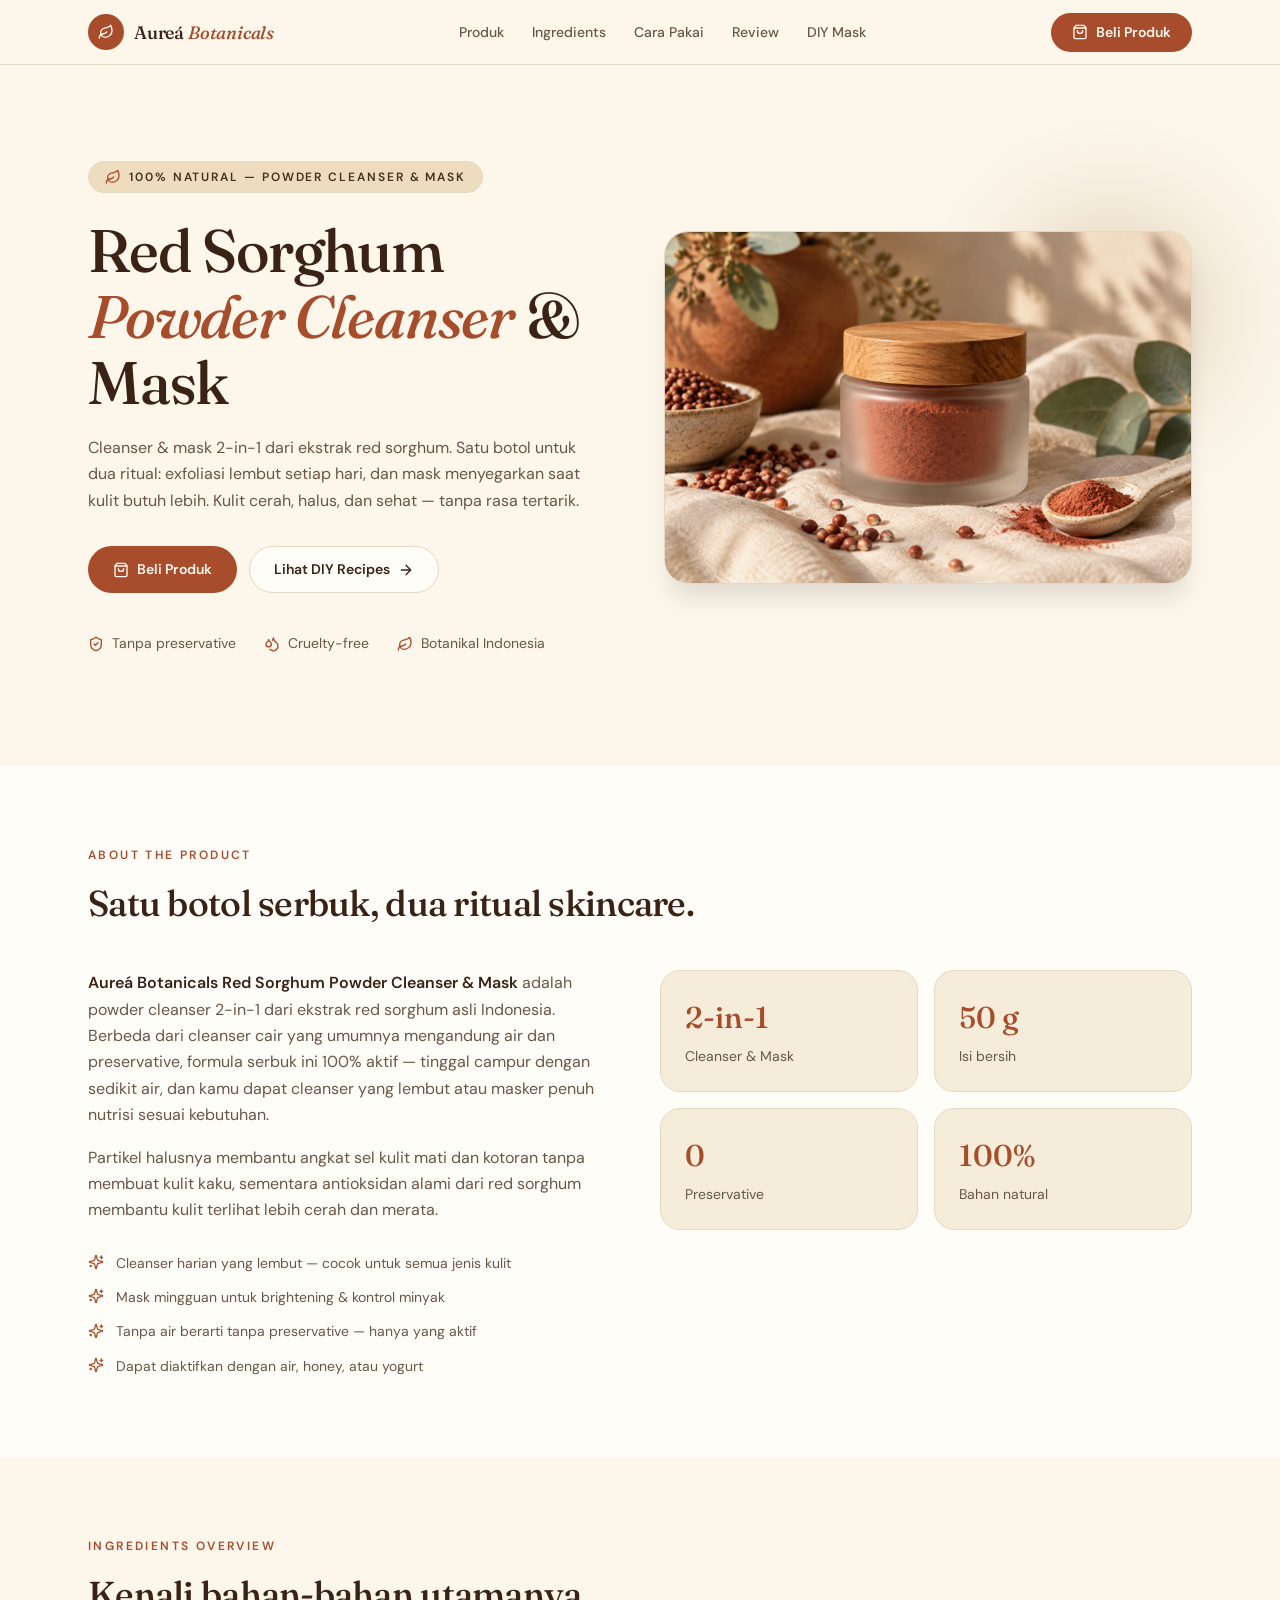
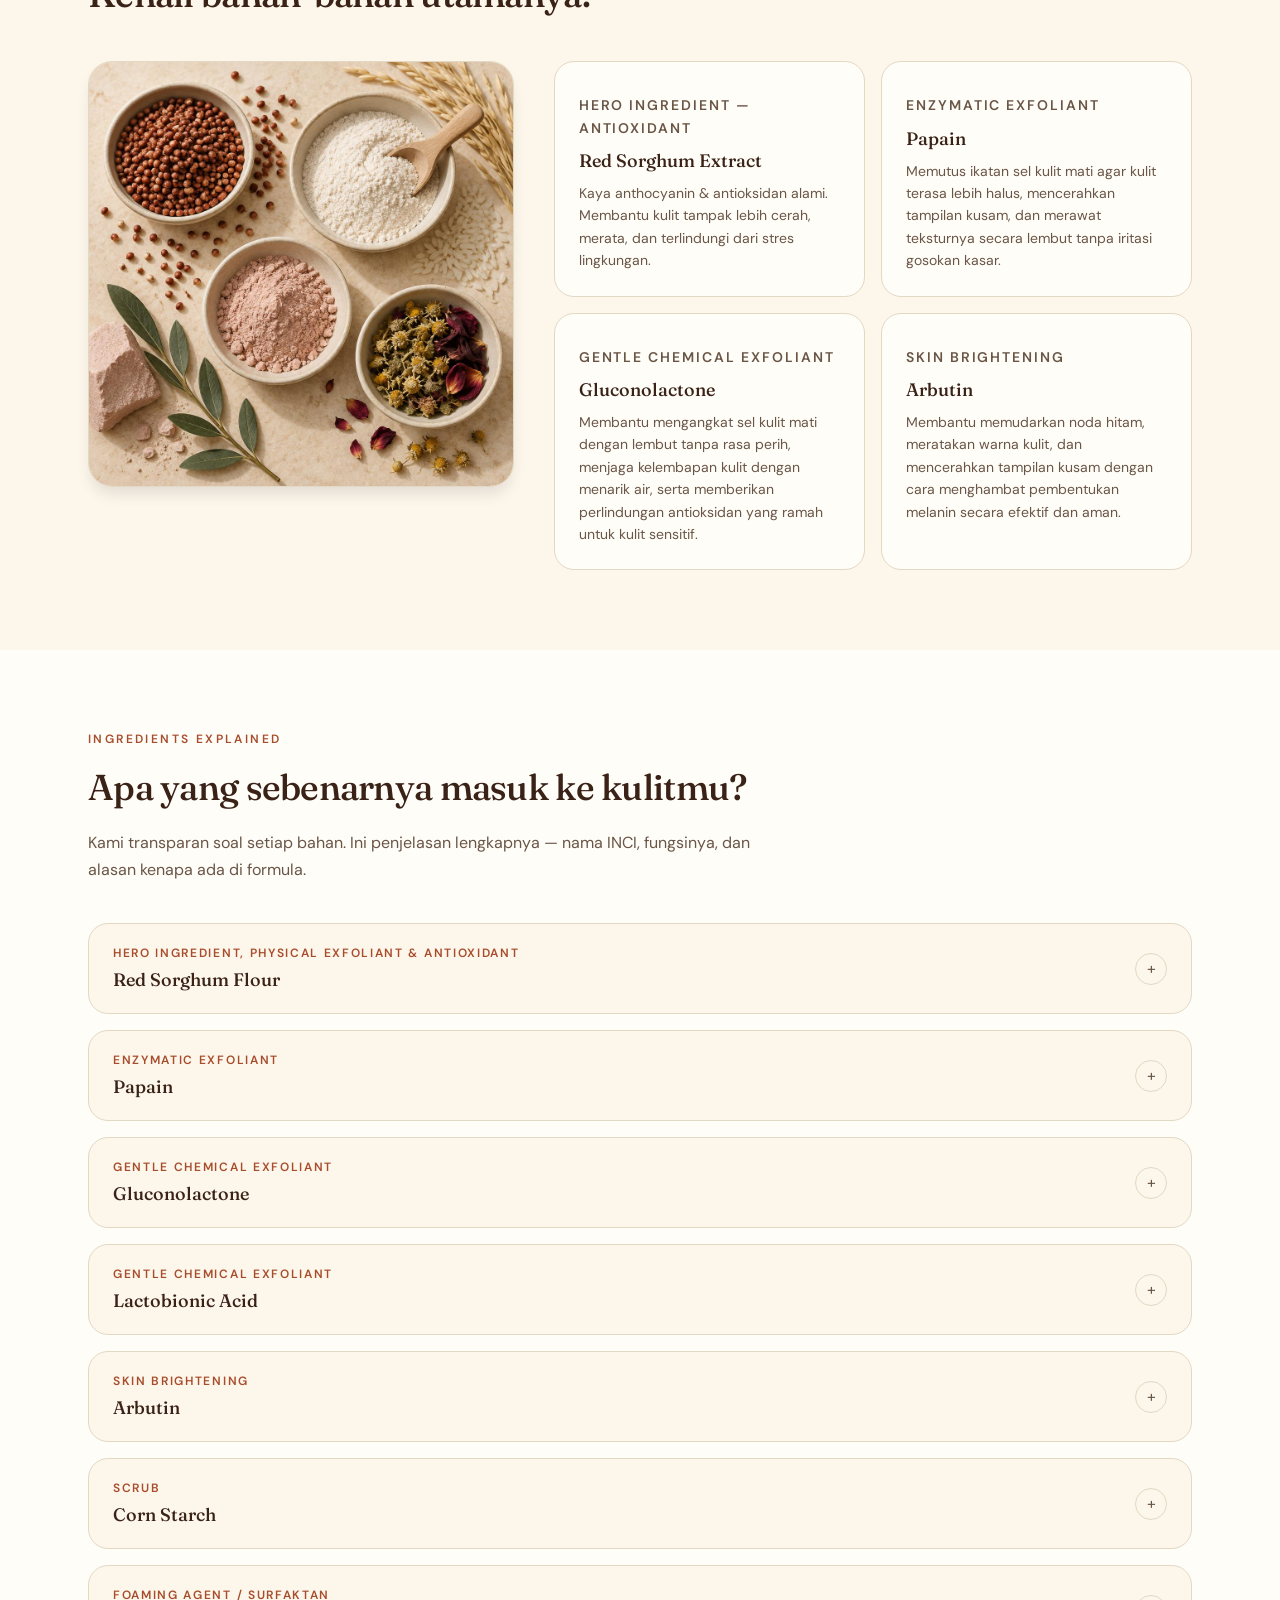
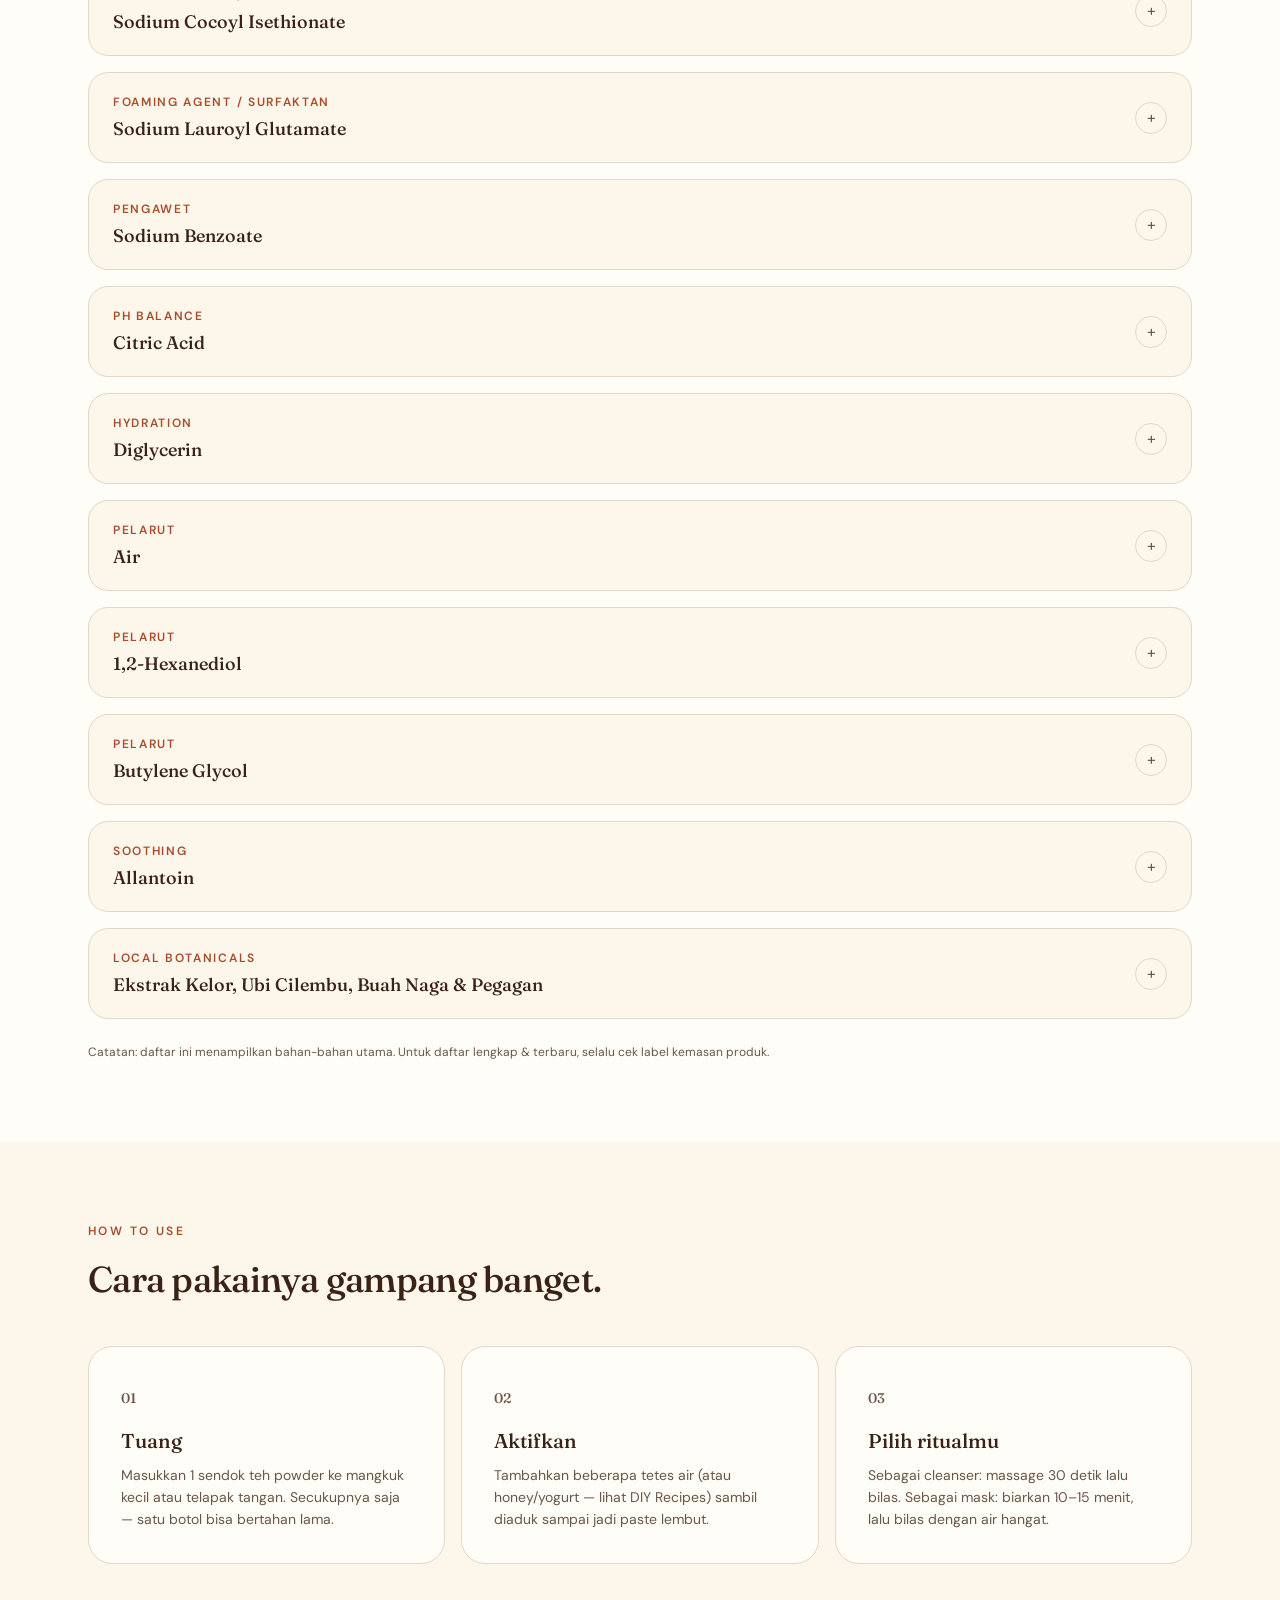
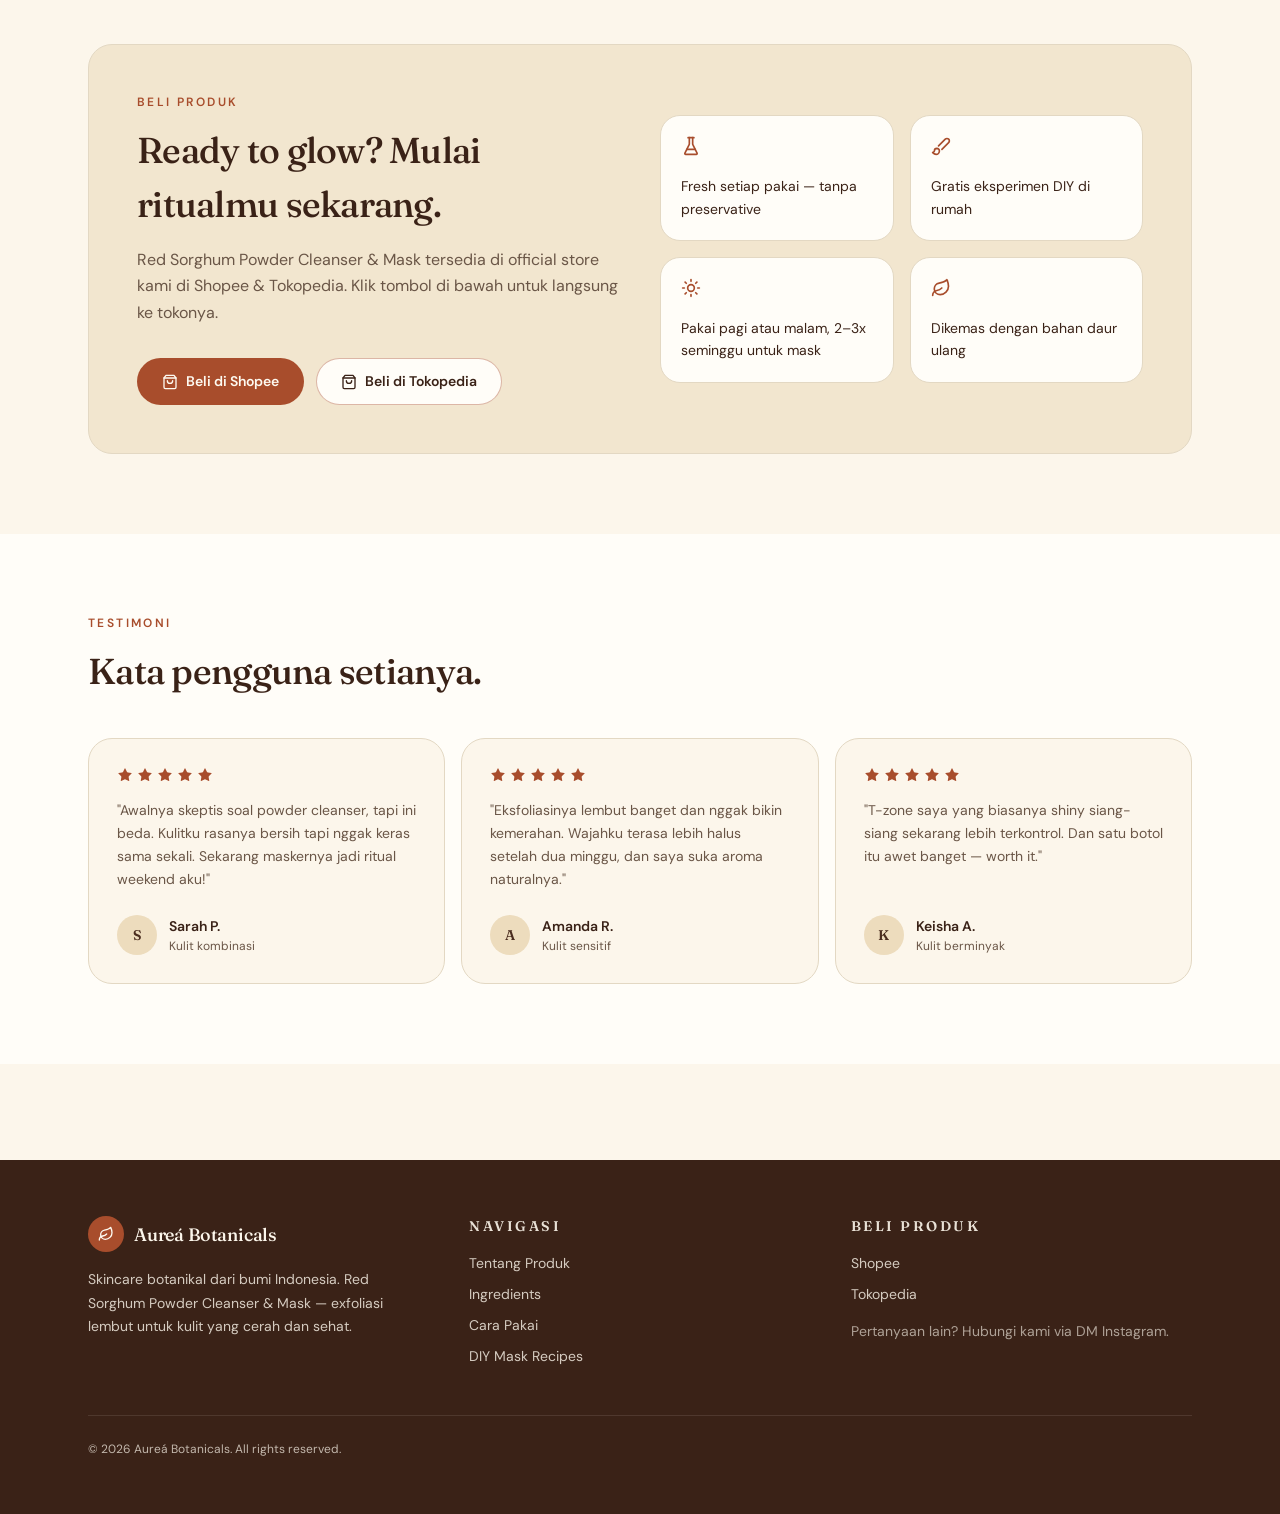
==== commit 56b25e35: "Update index.html" ====
--- a/index.html
+++ b/index.html
@@ -64,7 +64,7 @@
           </span>
           <h1 class="h1">Red Sorghum <em>Powder Cleanser</em> &amp; Mask</h1>
           <p class="hero-sub">
-            Cleanser &amp; mask 2-in-1 dari ekstrak red sorghum. Satu jar untuk dua ritual:
+            Cleanser &amp; mask 2-in-1 dari ekstrak red sorghum. Satu botol untuk dua ritual:
             exfoliasi lembut setiap hari, dan mask menyegarkan saat kulit butuh lebih.
             Kulit cerah, halus, dan sehat — tanpa rasa tertarik.
           </p>
@@ -346,7 +346,7 @@
           <div class="step-card">
             <p class="step-num">01</p>
             <h3>Tuang</h3>
-            <p>Masukkan 1 sendok teh powder ke mangkuk kecil atau telapak tangan. Secukupnya saja — satu jar bisa bertahan lama.</p>
+            <p>Masukkan 1 sendok teh powder ke mangkuk kecil atau telapak tangan. Secukupnya saja — satu botol bisa bertahan lama.</p>
           </div>
           <div class="step-card">
             <p class="step-num">02</p>
@@ -445,7 +445,7 @@
             <div class="stars">
               <svg class="icon"><use href="#i-star"/></svg><svg class="icon"><use href="#i-star"/></svg><svg class="icon"><use href="#i-star"/></svg><svg class="icon"><use href="#i-star"/></svg><svg class="icon"><use href="#i-star"/></svg>
             </div>
-            <blockquote>"T-zone saya yang biasanya shiny siang-siang sekarang lebih terkontrol. Dan satu jar itu awet banget — worth it."</blockquote>
+            <blockquote>"T-zone saya yang biasanya shiny siang-siang sekarang lebih terkontrol. Dan satu botol itu awet banget — worth it."</blockquote>
             <figcaption class="testi-meta">
               <span class="avatar">K</span>
               <div>
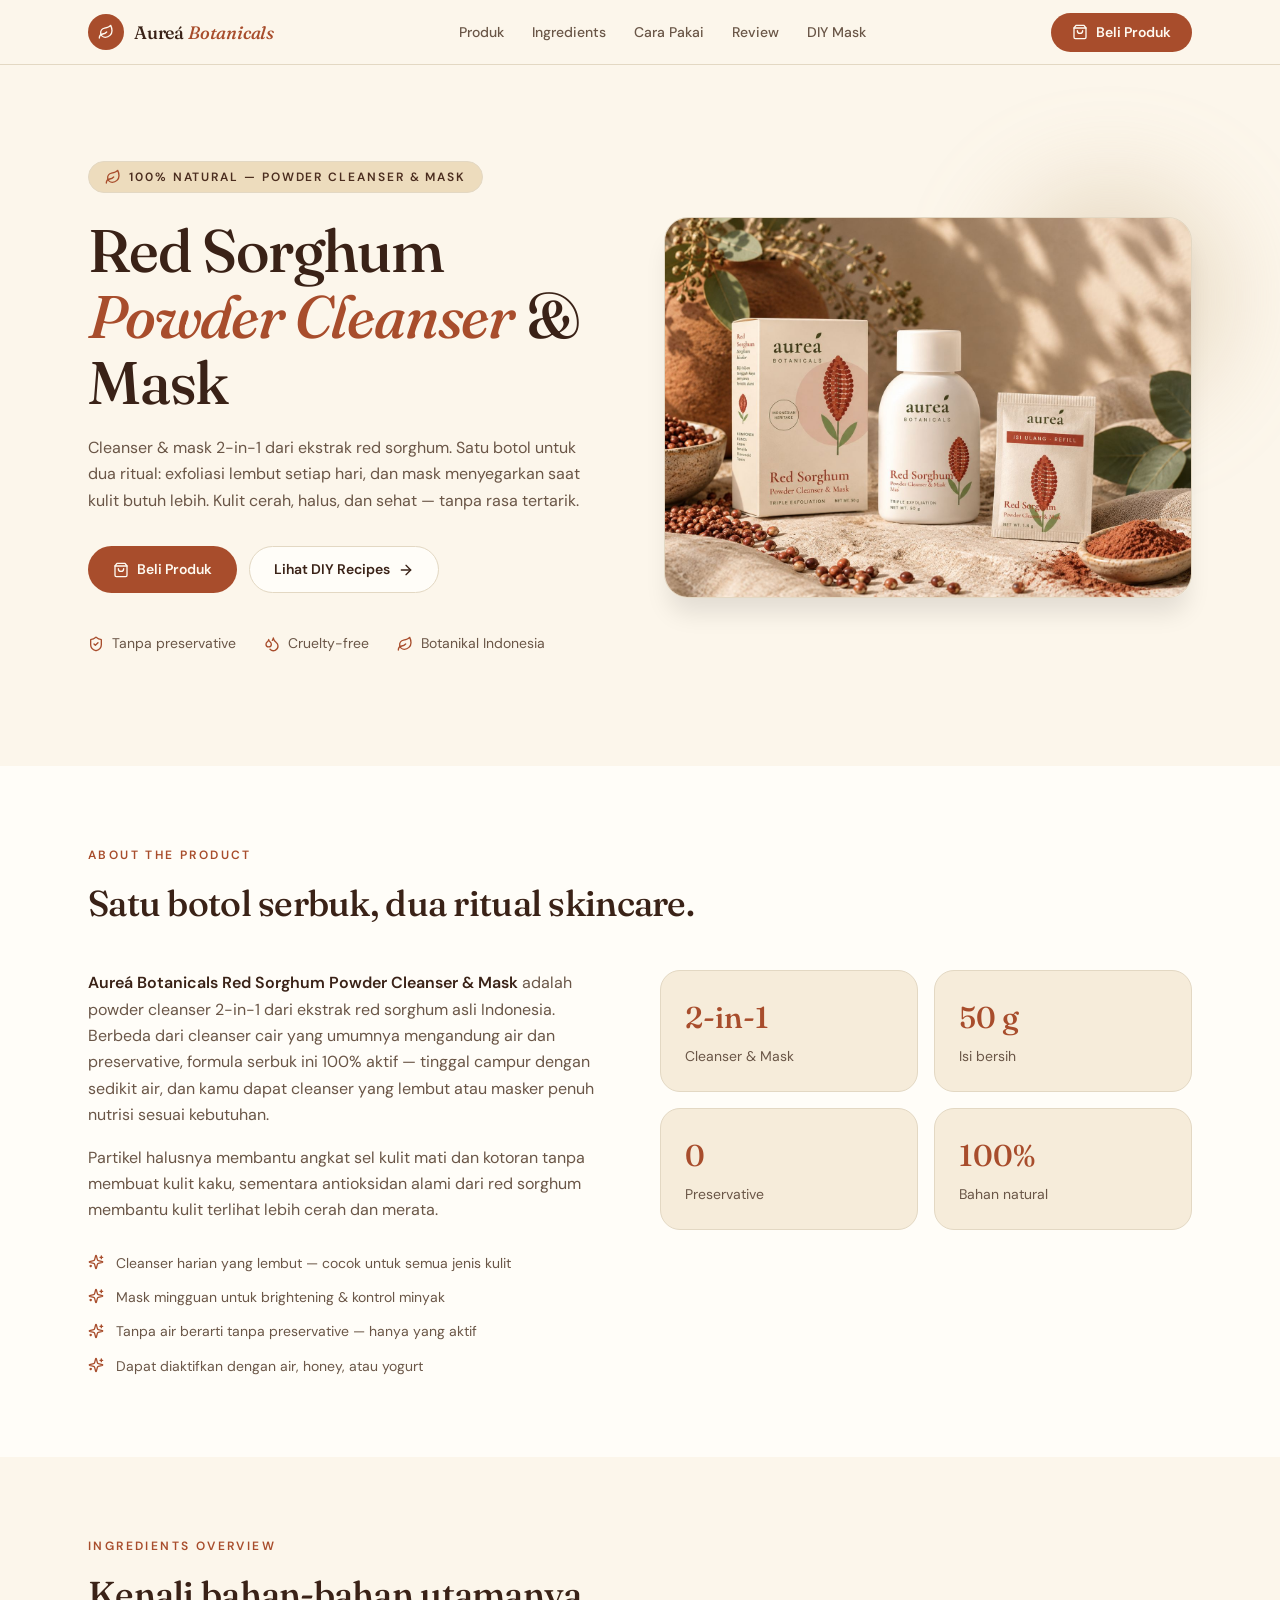
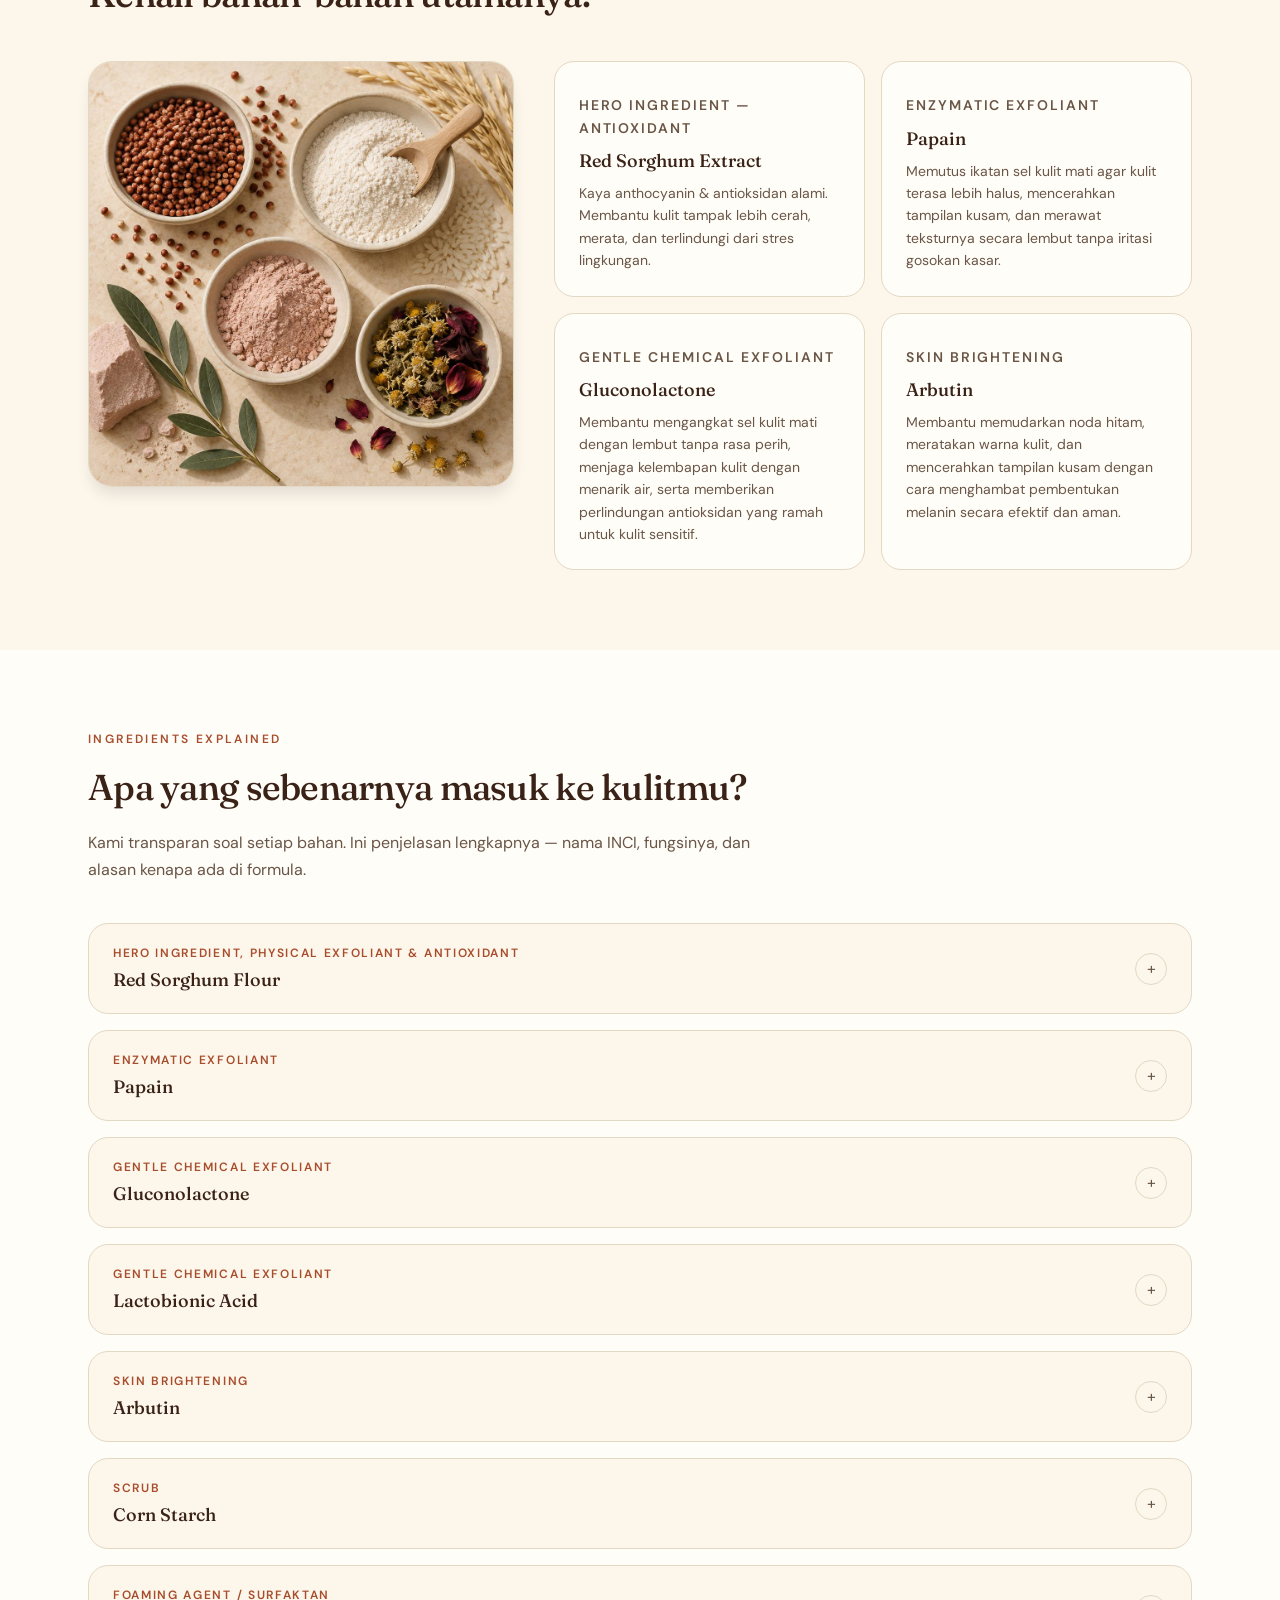
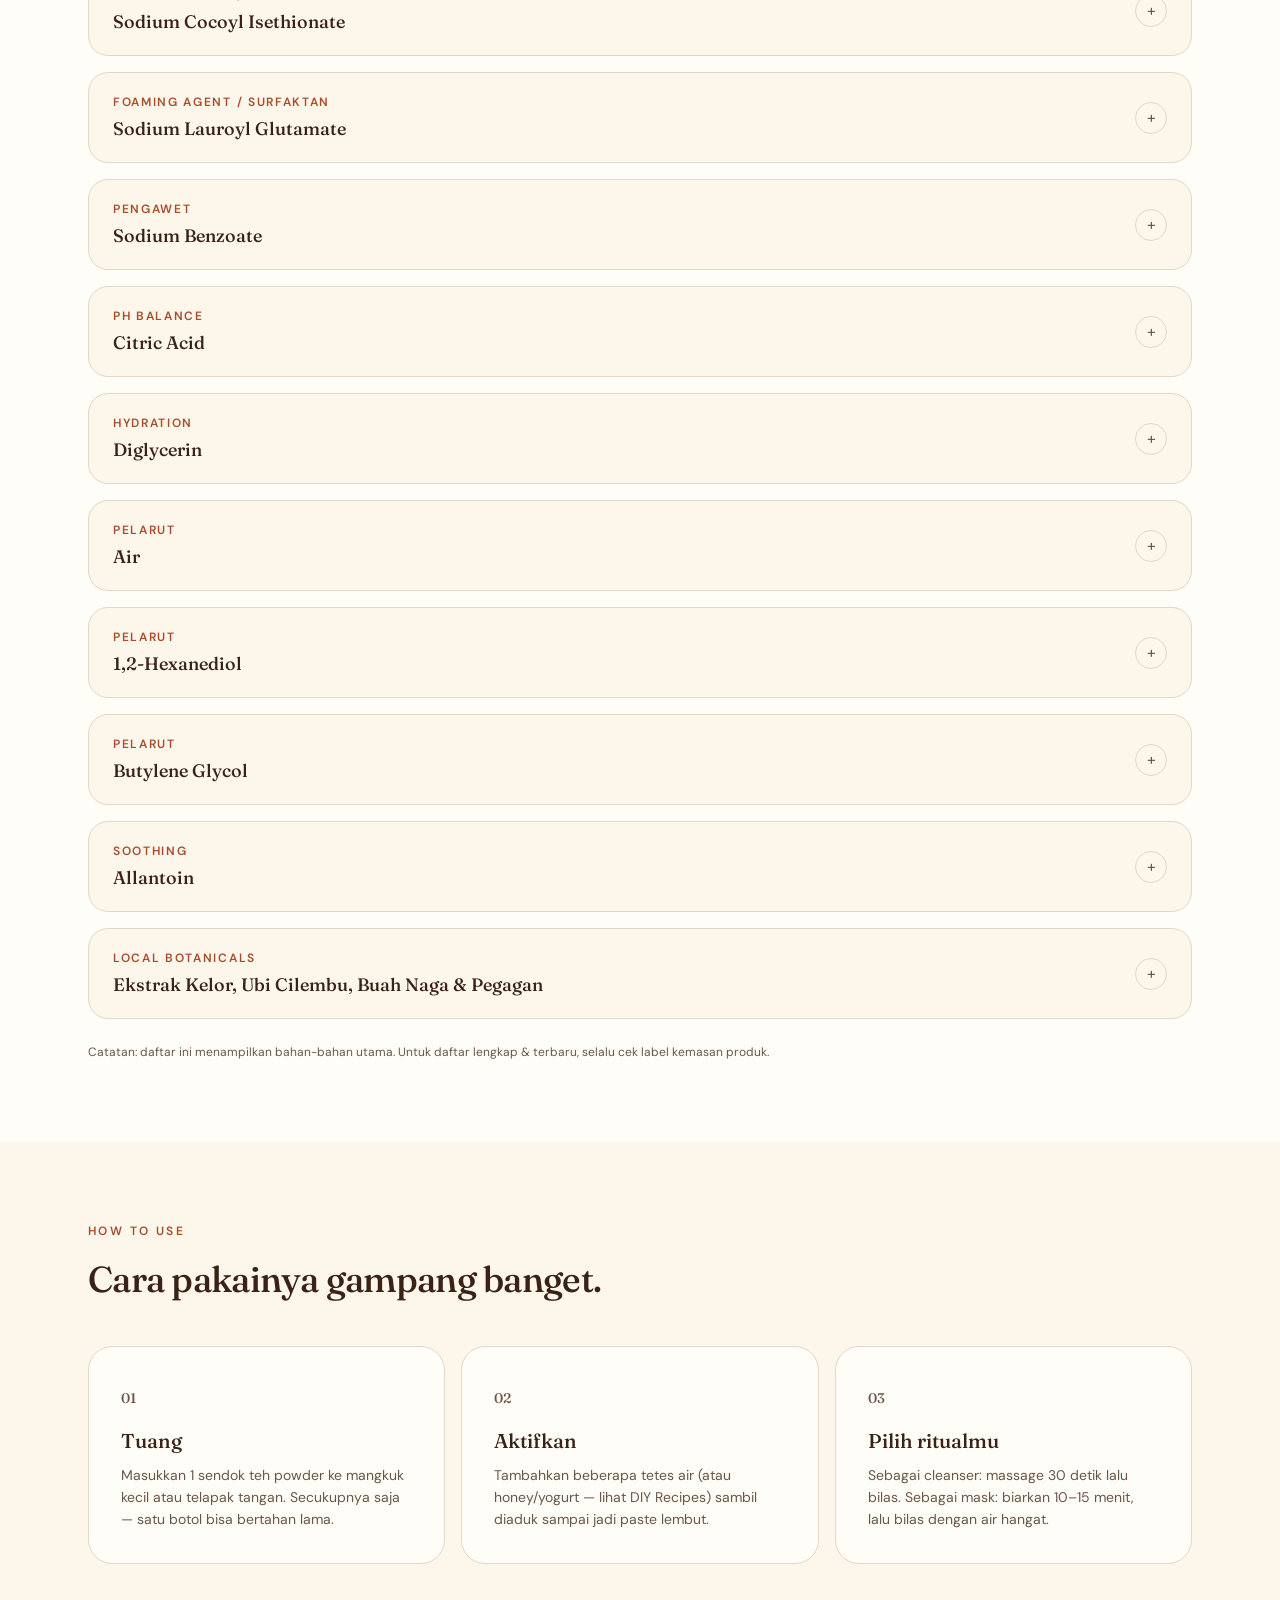
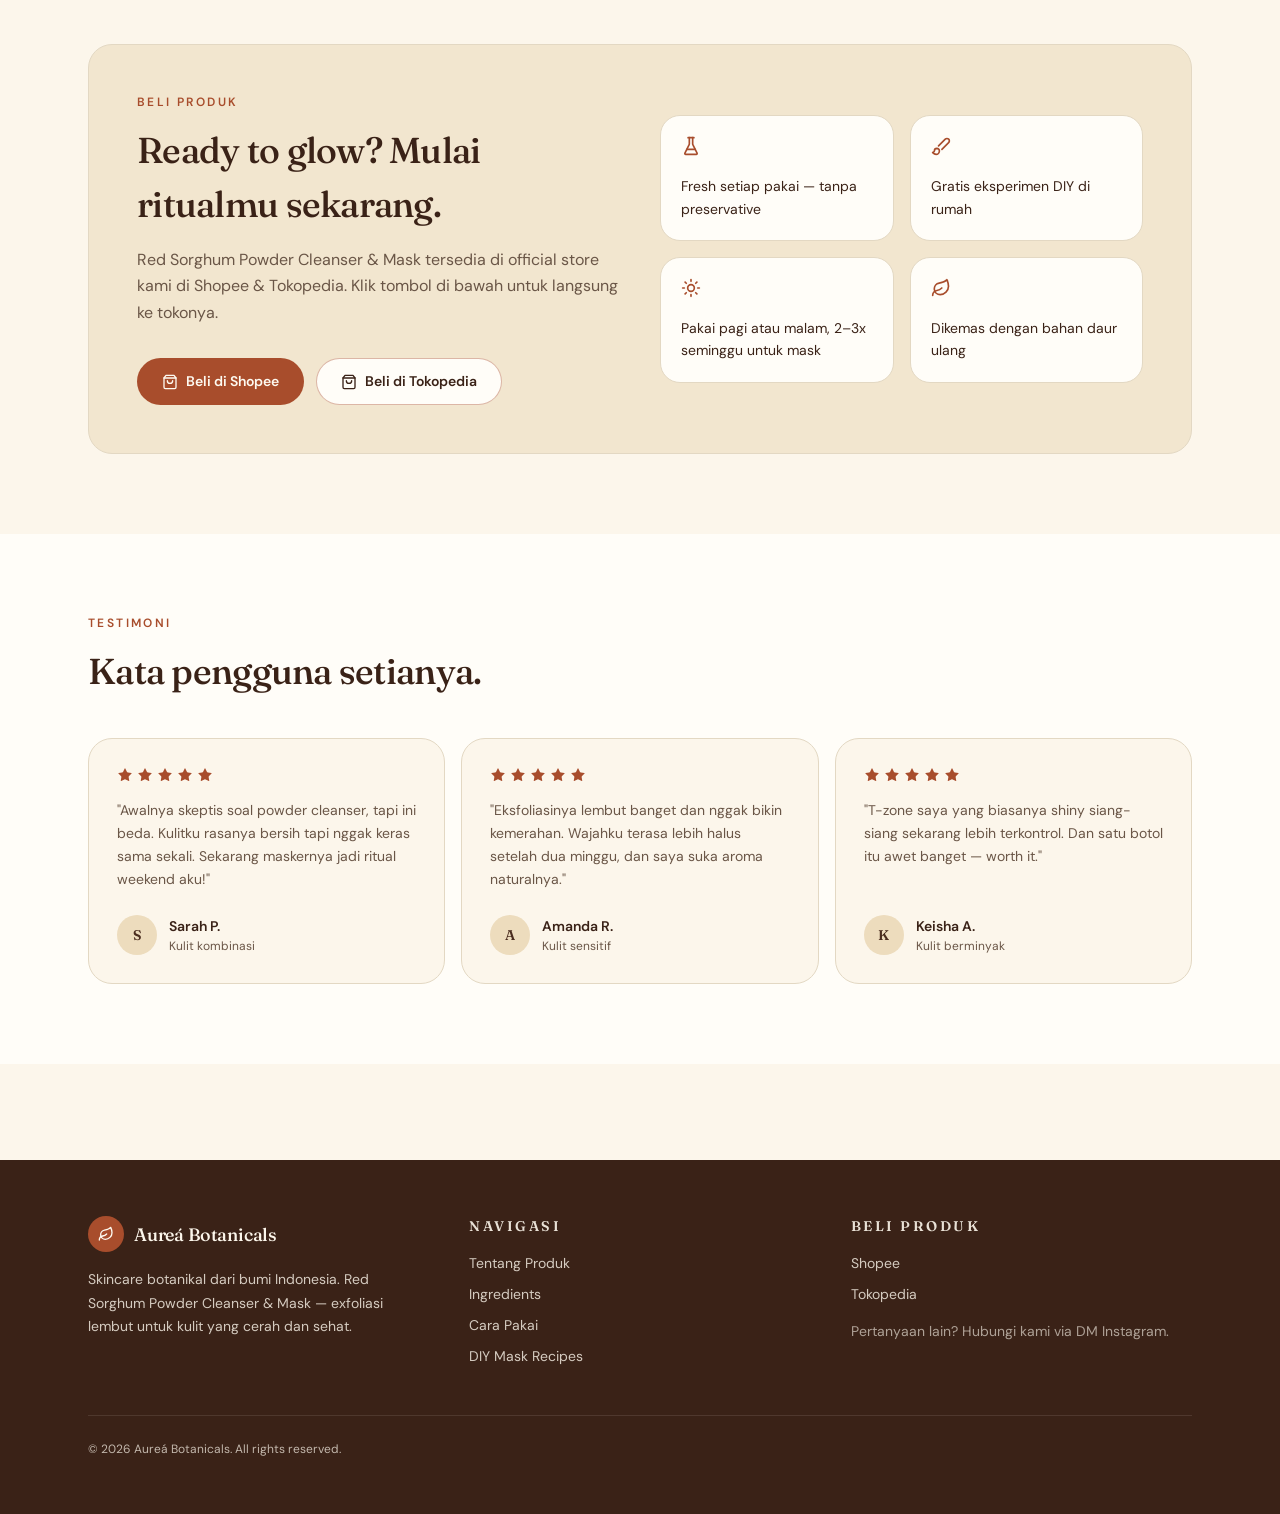
==== commit 377b3e0d: "Update index.html" ====
--- a/index.html
+++ b/index.html
@@ -85,7 +85,7 @@
           </div>
         </div>
         <div class="hero-figure">
-          <img src="assets/hero-product.jpg" alt="Aureá Botanicals Red Sorghum Powder Cleanser & Mask" width="1536" height="1024" />
+          <img src="img.jpeg" alt="Aureá Botanicals Red Sorghum Powder Cleanser & Mask" width="1536" height="1024" />
         </div>
       </div>
     </section>
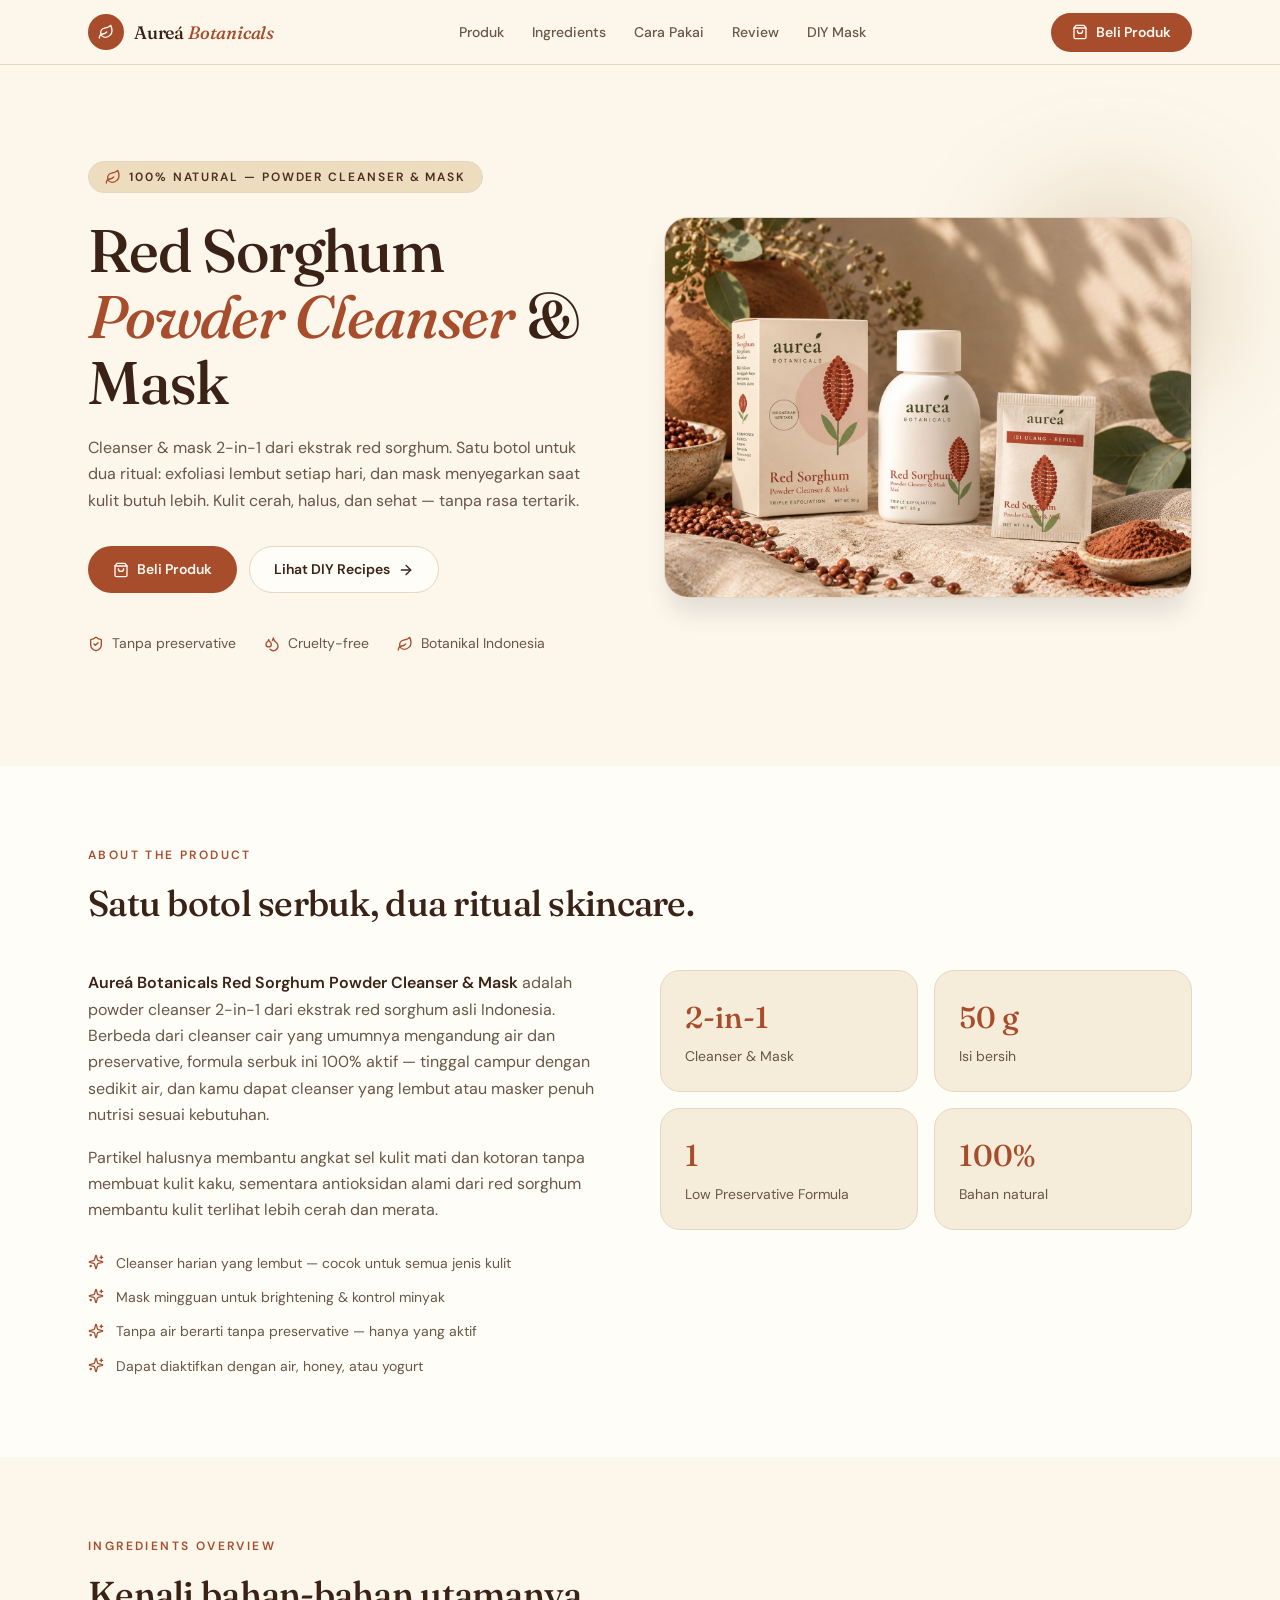
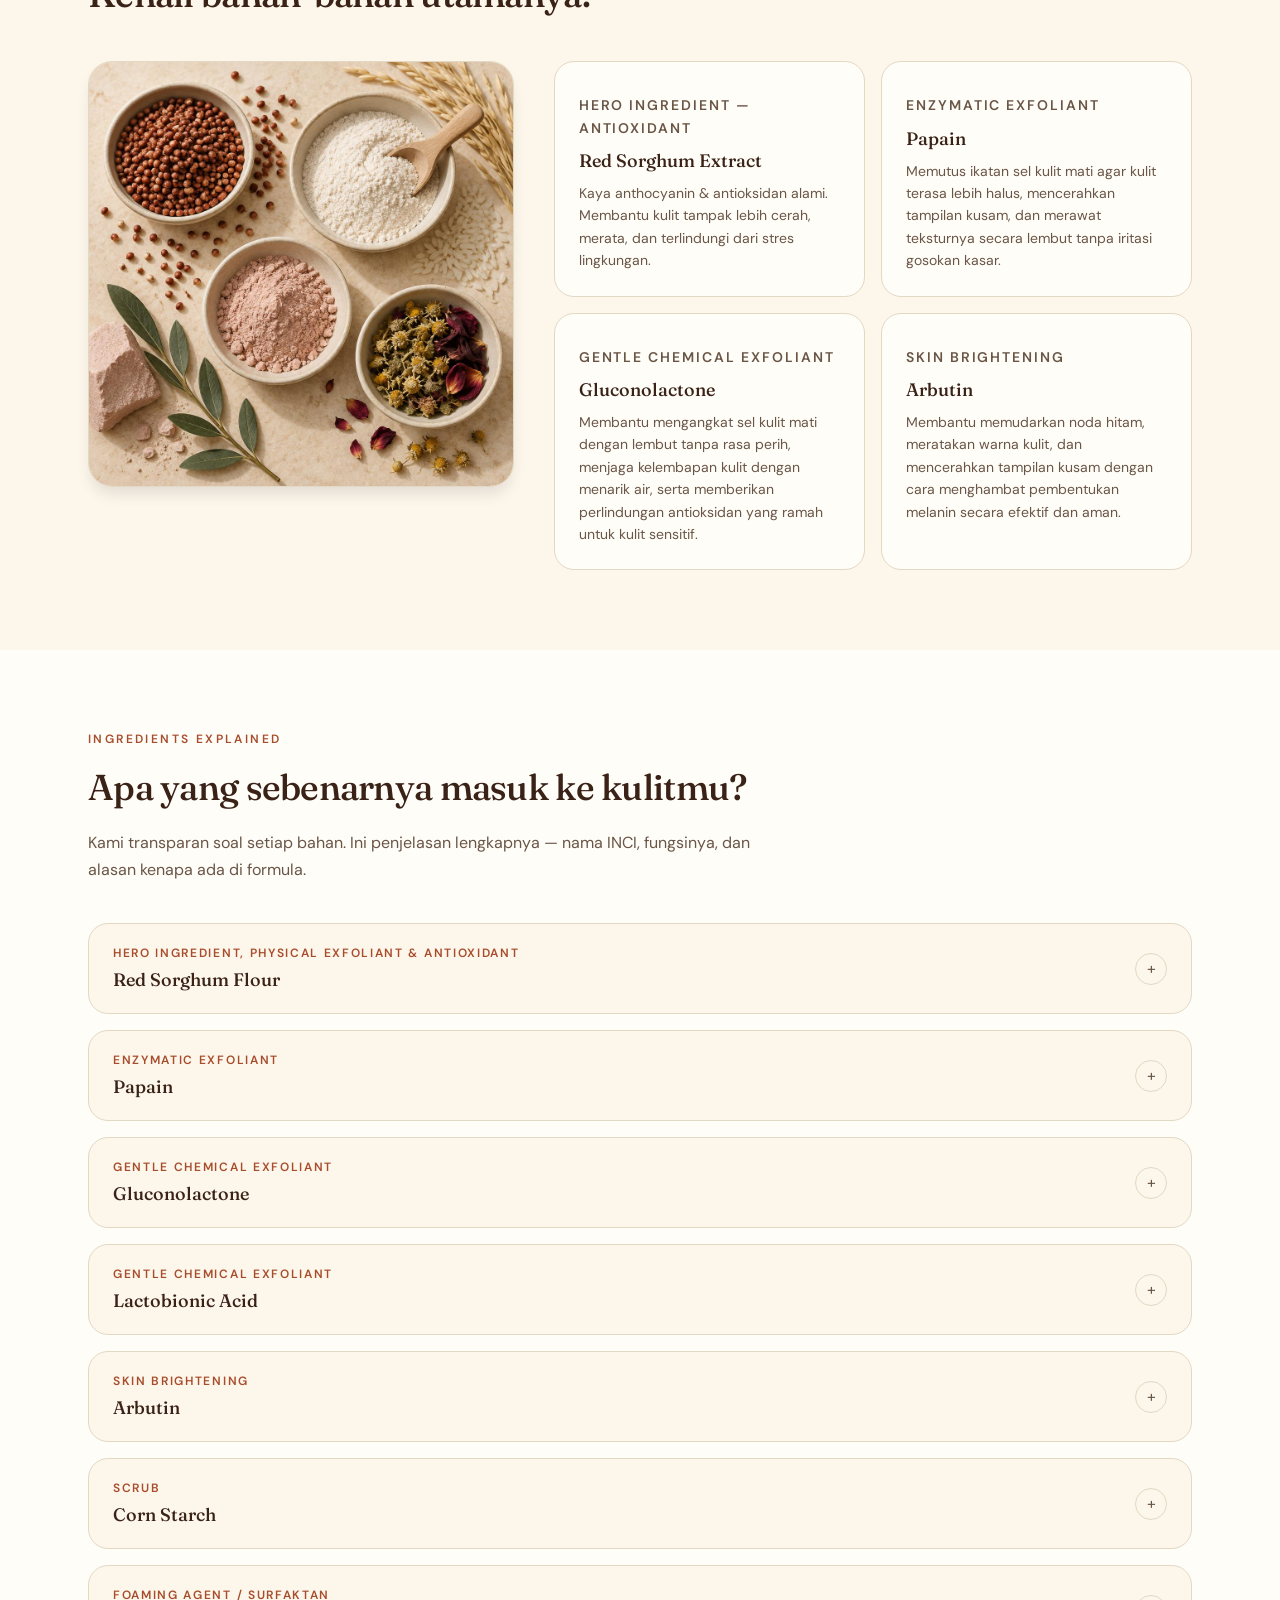
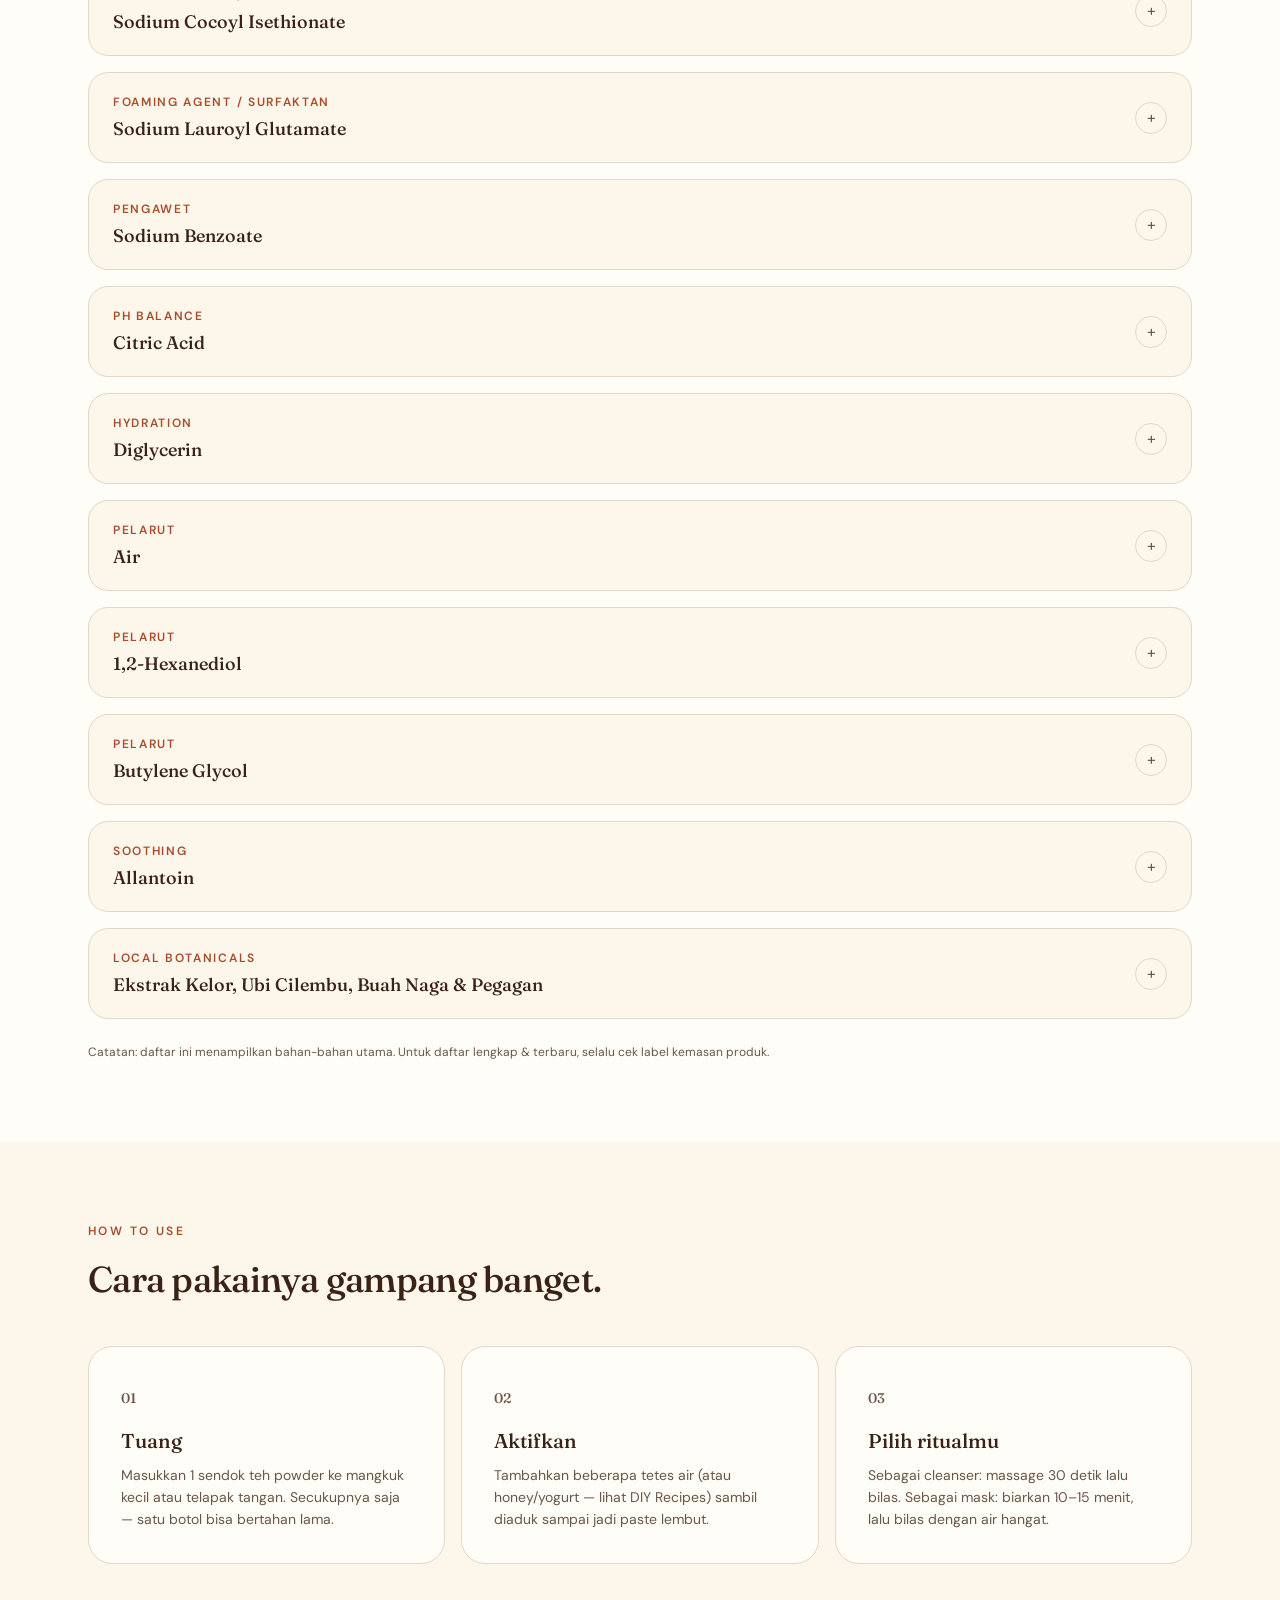
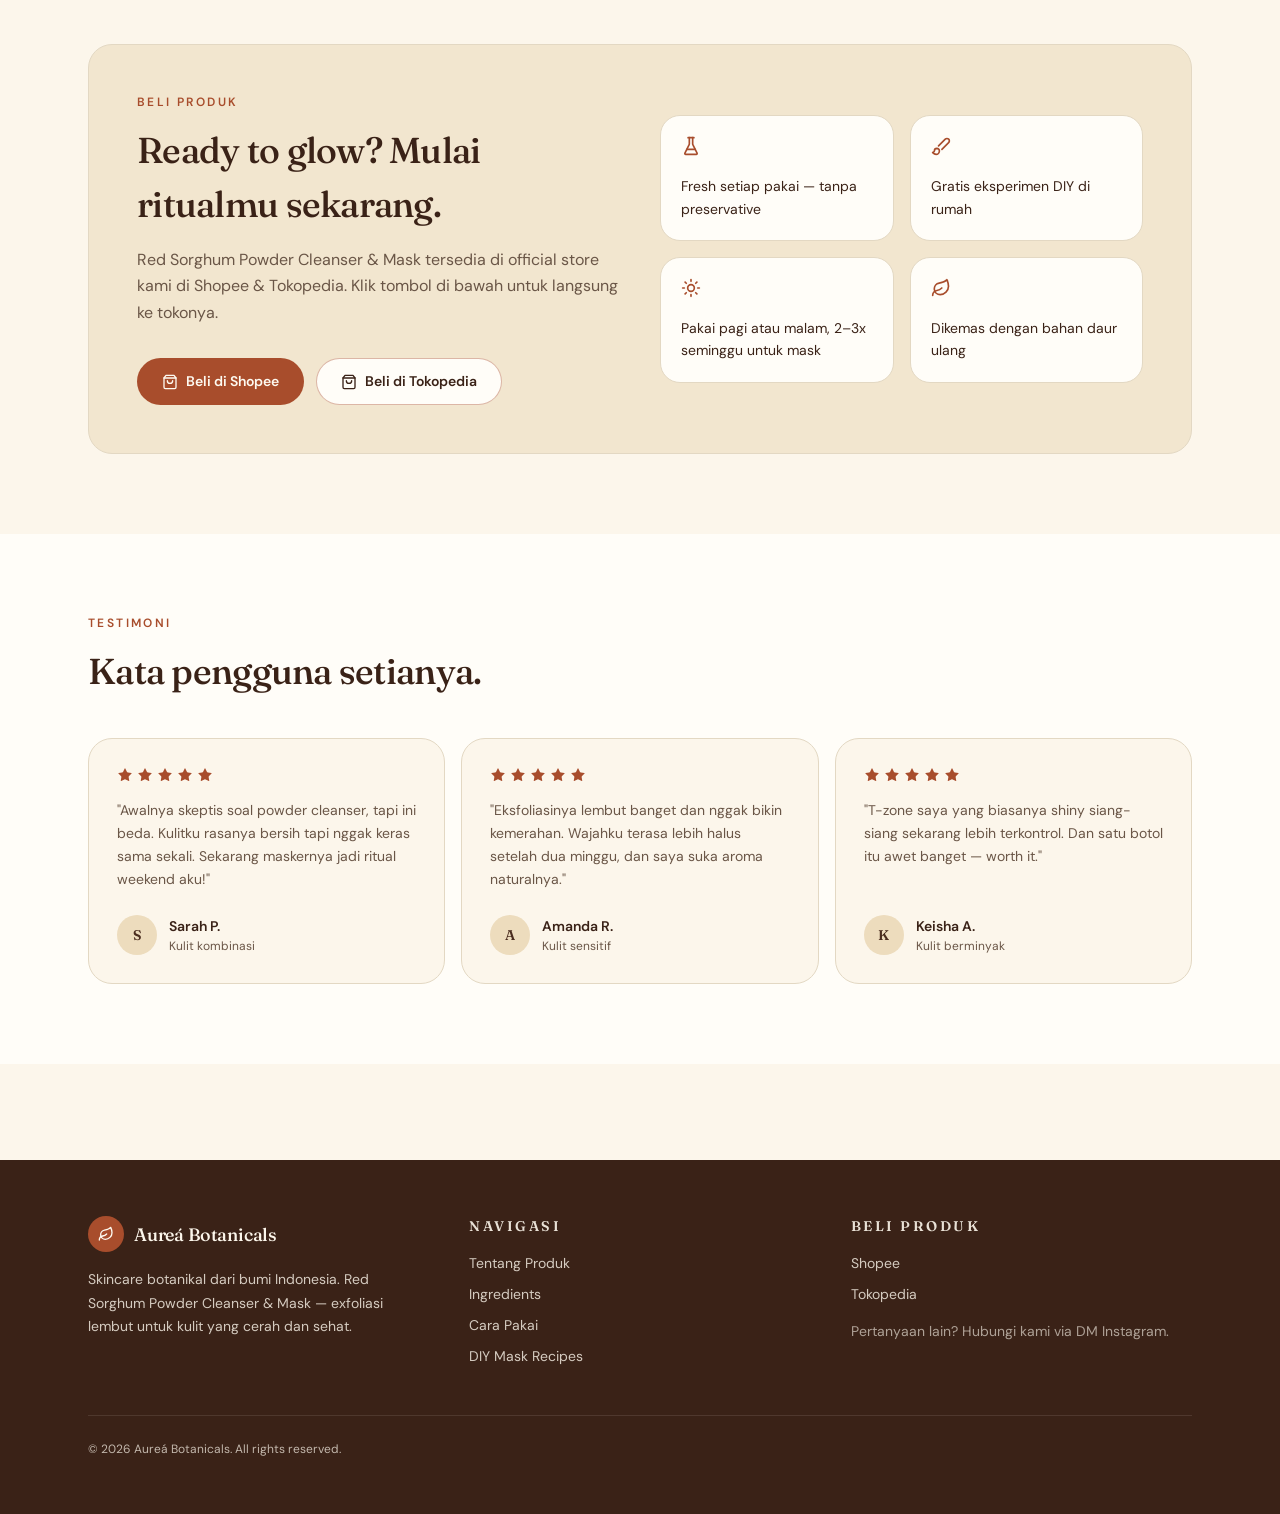
==== commit ccff2a06: "Update index.html" ====
--- a/index.html
+++ b/index.html
@@ -119,7 +119,7 @@
           <div class="stats-grid">
             <div class="stat-card"><p class="stat-value">2-in-1</p><p class="stat-label">Cleanser &amp; Mask</p></div>
             <div class="stat-card"><p class="stat-value">50 g</p><p class="stat-label">Isi bersih</p></div>
-            <div class="stat-card"><p class="stat-value">0</p><p class="stat-label">Preservative</p></div>
+            <div class="stat-card"><p class="stat-value">1</p><p class="stat-label">Low Preservative Formula</p></div>
             <div class="stat-card"><p class="stat-value">100%</p><p class="stat-label">Bahan natural</p></div>
           </div>
         </div>
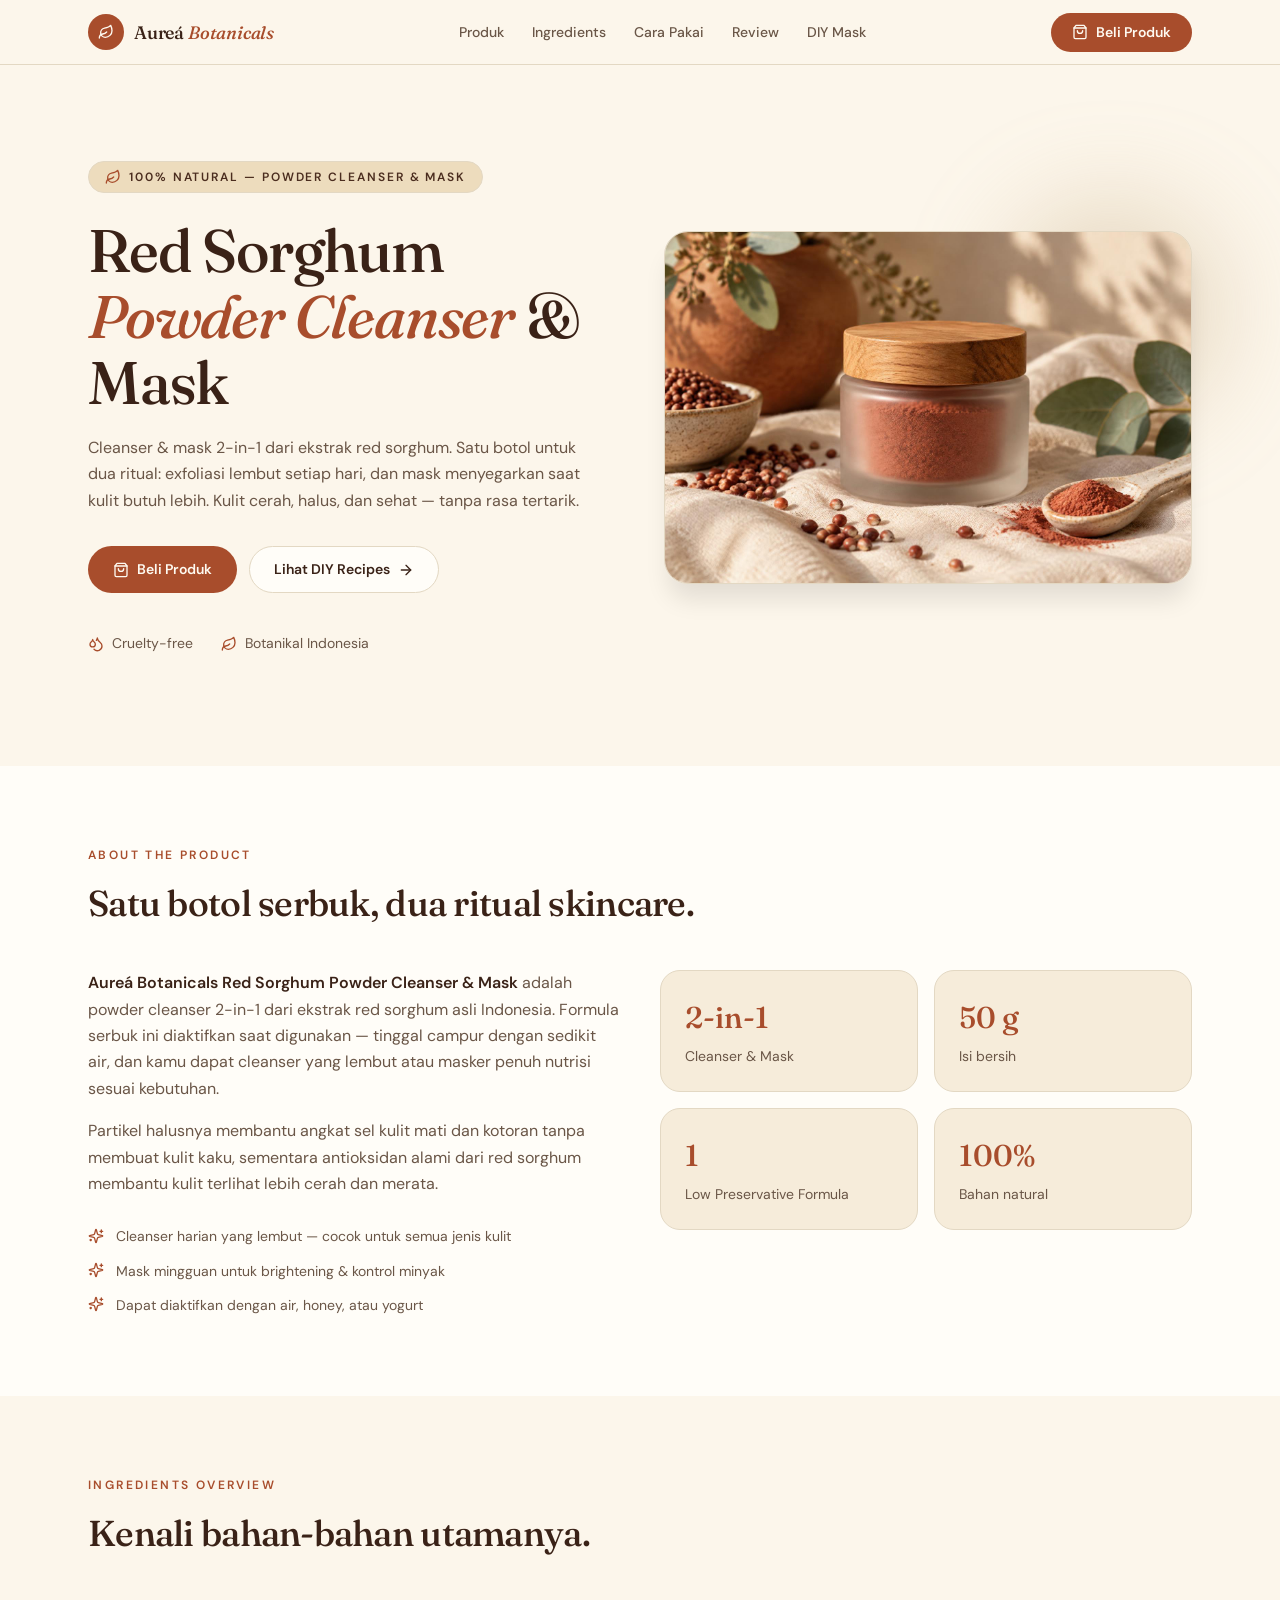
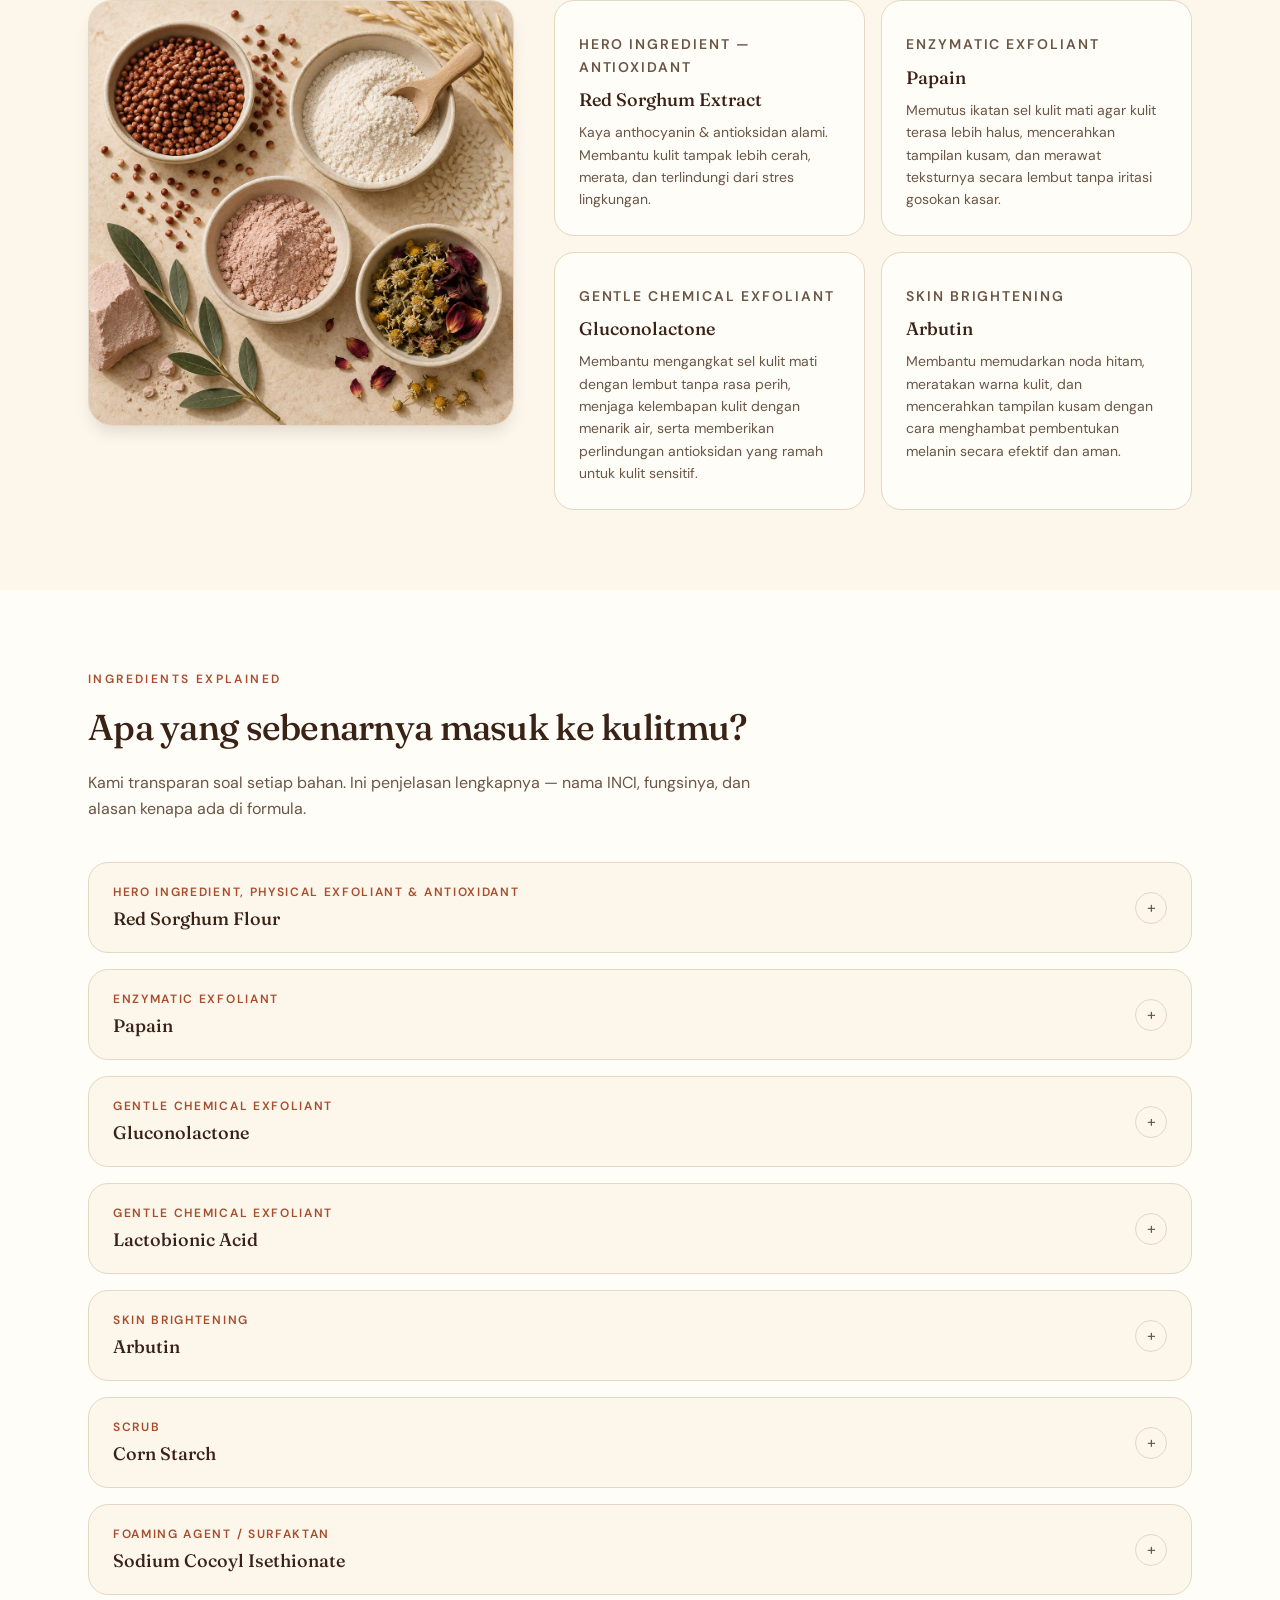
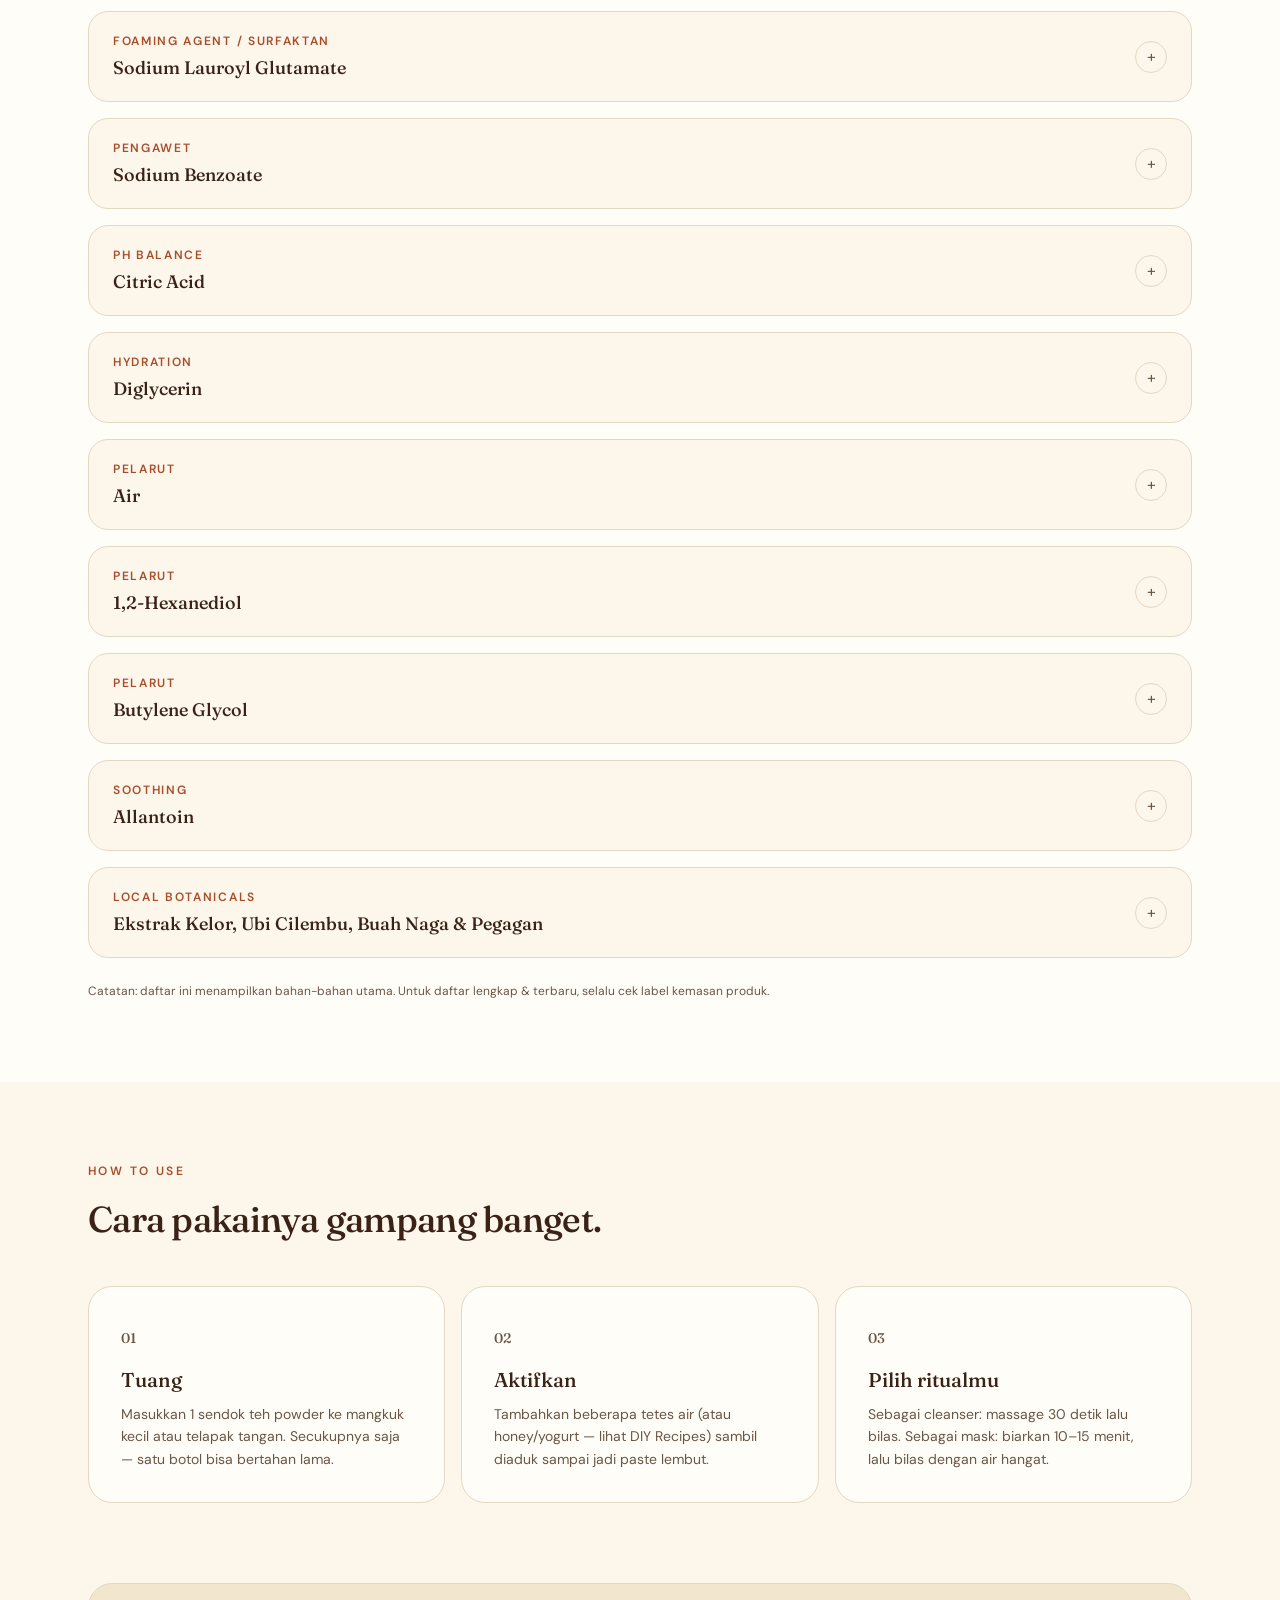
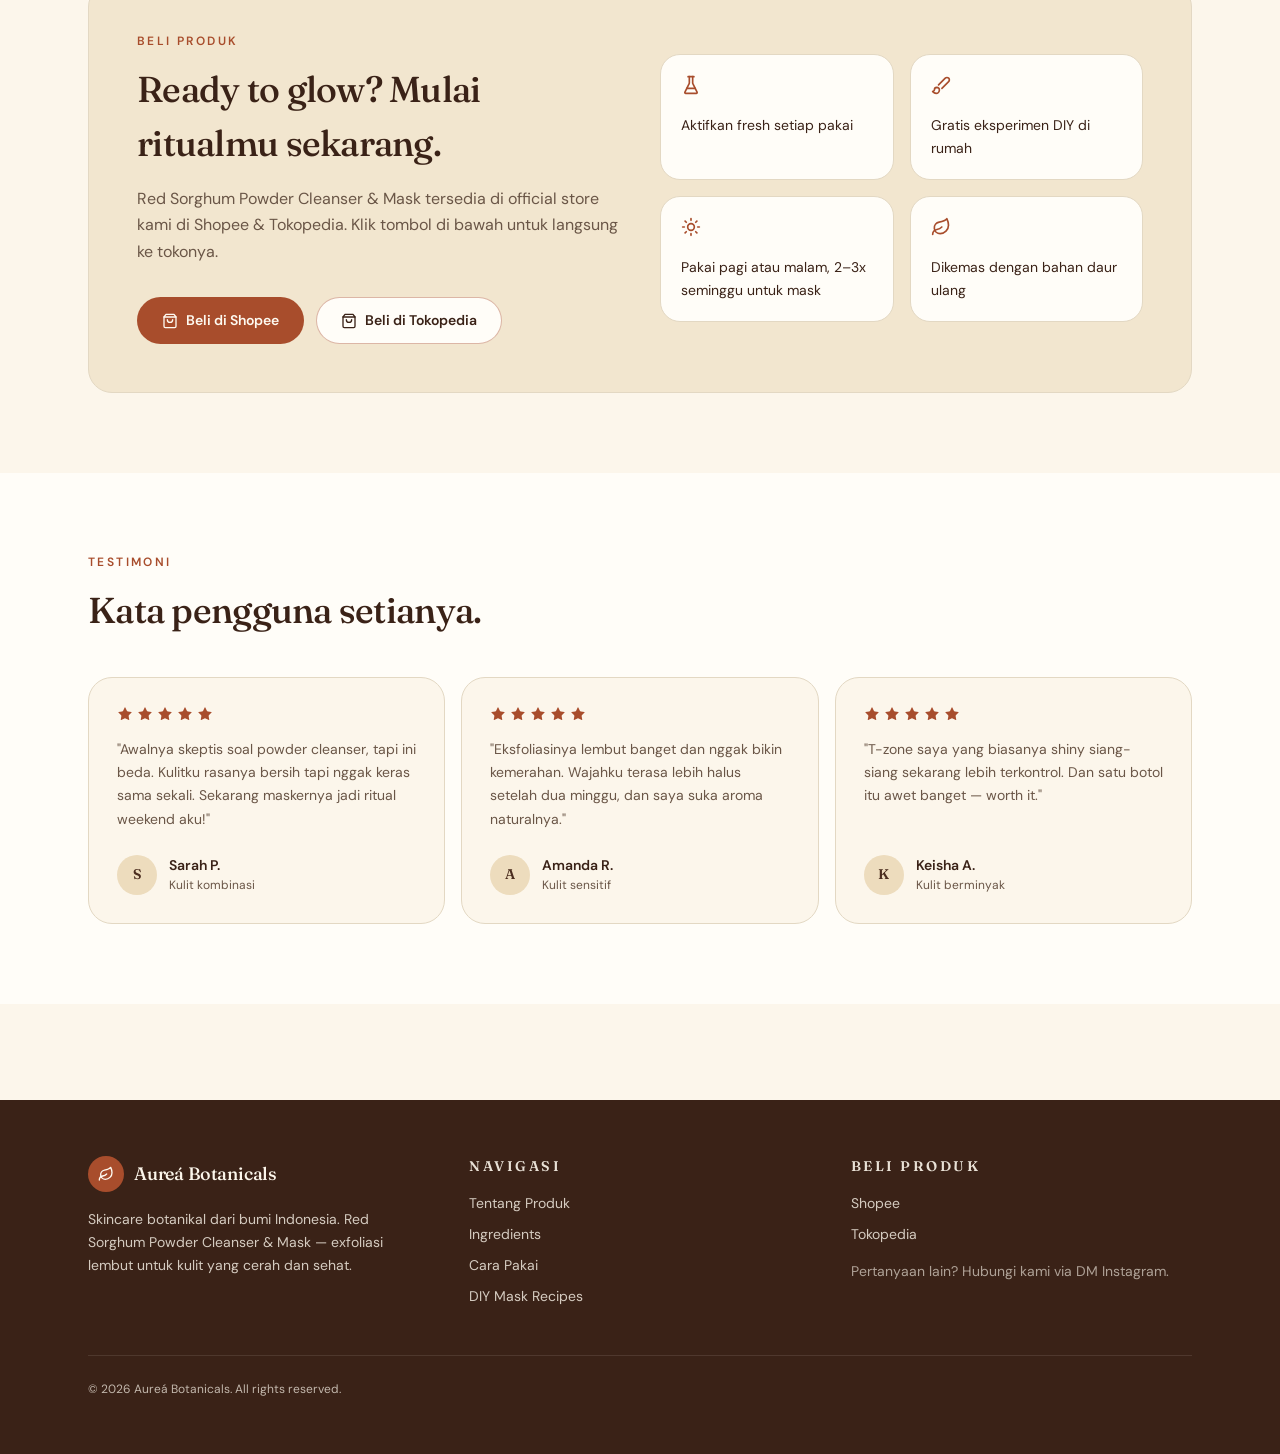
==== commit 973c2ef6: "Add files via upload" ====
--- a/index.html
+++ b/index.html
@@ -4,7 +4,7 @@
   <meta charset="utf-8" />
   <meta name="viewport" content="width=device-width, initial-scale=1" />
   <title>Aureá Botanicals — Red Sorghum Powder Cleanser &amp; Mask</title>
-  <meta name="description" content="Cleanser & mask serbuk 2-in-1 dari red sorghum. Exfoliasi lembut, kulit cerah & sehat. 100% natural powder, tanpa preservative." />
+  <meta name="description" content="Cleanser & mask serbuk 2-in-1 dari red sorghum. Exfoliasi lembut, kulit cerah & sehat. Kenali bahan dan ritual perawatannya." />
   <meta name="author" content="Aureá Botanicals" />
   <meta property="og:title" content="Aureá Botanicals — Red Sorghum Powder Cleanser & Mask" />
   <meta property="og:description" content="Cleanser & mask serbuk 2-in-1 dari red sorghum. Exfoliasi lembut, kulit cerah & sehat." />
@@ -15,6 +15,7 @@
   <link rel="preconnect" href="https://fonts.gstatic.com" crossorigin />
   <link rel="stylesheet" href="https://fonts.googleapis.com/css2?family=DM+Sans:opsz,wght@9..40,400;9..40,500;9..40,600;9..40,700&family=Fraunces:ital,opsz,wght@0,9..144,400;0,9..144,500;0,9..144,600;1,9..144,400;1,9..144,500&display=swap" />
   <link rel="stylesheet" href="css/style.css" />
+  <link rel="stylesheet" href="css/motion.css" />
 </head>
 <body>
 
@@ -79,13 +80,12 @@
             </a>
           </div>
           <div class="hero-perks">
-            <span><svg class="icon"><use href="#i-shield"/></svg> Tanpa preservative</span>
             <span><svg class="icon"><use href="#i-droplets"/></svg> Cruelty-free</span>
             <span><svg class="icon"><use href="#i-leaf"/></svg> Botanikal Indonesia</span>
           </div>
         </div>
         <div class="hero-figure">
-          <img src="img.jpeg" alt="Aureá Botanicals Red Sorghum Powder Cleanser & Mask" width="1536" height="1024" />
+          <img src="assets/hero-product.jpg" alt="Aureá Botanicals Red Sorghum Powder Cleanser & Mask" width="1478" height="1064" />
         </div>
       </div>
     </section>
@@ -99,9 +99,7 @@
           <div class="about-copy">
             <p>
               <strong>Aureá Botanicals Red Sorghum Powder Cleanser &amp; Mask</strong> adalah
-              powder cleanser 2-in-1 dari ekstrak red sorghum asli Indonesia. Berbeda dari
-              cleanser cair yang umumnya mengandung air dan preservative, formula serbuk ini
-              100% aktif — tinggal campur dengan sedikit air, dan kamu dapat cleanser yang
+              powder cleanser 2-in-1 dari ekstrak red sorghum asli Indonesia. Formula serbuk ini diaktifkan saat digunakan — tinggal campur dengan sedikit air, dan kamu dapat cleanser yang
               lembut atau masker penuh nutrisi sesuai kebutuhan.
             </p>
             <p>
@@ -112,7 +110,6 @@
             <ul class="check-list">
               <li><svg class="icon"><use href="#i-sparkles"/></svg><span>Cleanser harian yang lembut — cocok untuk semua jenis kulit</span></li>
               <li><svg class="icon"><use href="#i-sparkles"/></svg><span>Mask mingguan untuk brightening &amp; kontrol minyak</span></li>
-              <li><svg class="icon"><use href="#i-sparkles"/></svg><span>Tanpa air berarti tanpa preservative — hanya yang aktif</span></li>
               <li><svg class="icon"><use href="#i-sparkles"/></svg><span>Dapat diaktifkan dengan air, honey, atau yogurt</span></li>
             </ul>
           </div>
@@ -389,7 +386,7 @@
             <div class="benefits-grid">
               <div class="benefit-card">
                 <svg class="icon"><use href="#i-flask"/></svg>
-                <p>Fresh setiap pakai — tanpa preservative</p>
+                <p>Aktifkan fresh setiap pakai</p>
               </div>
               <div class="benefit-card">
                 <svg class="icon"><use href="#i-brush"/></svg>
@@ -493,16 +490,7 @@
       <div class="footer-bottom">© 2026 Aureá Botanicals. All rights reserved.</div>
     </div>
   </footer>
-<script>
-  document.querySelectorAll('a[href^="#"]').forEach(function (a) {
-    a.addEventListener('click', function (e) {
-      var target = document.querySelector(this.getAttribute('href'));
-      if (!target) return;
-      e.preventDefault();
-      target.scrollIntoView({ behavior: 'smooth', block: 'start' });
-      history.pushState(null, '', this.getAttribute('href'));
-    });
-  });
-</script>
+<script src="js/smooth-scroll.js"></script>
+<script type="module" src="js/motion-init.js"></script>
 </body>
 </html>
